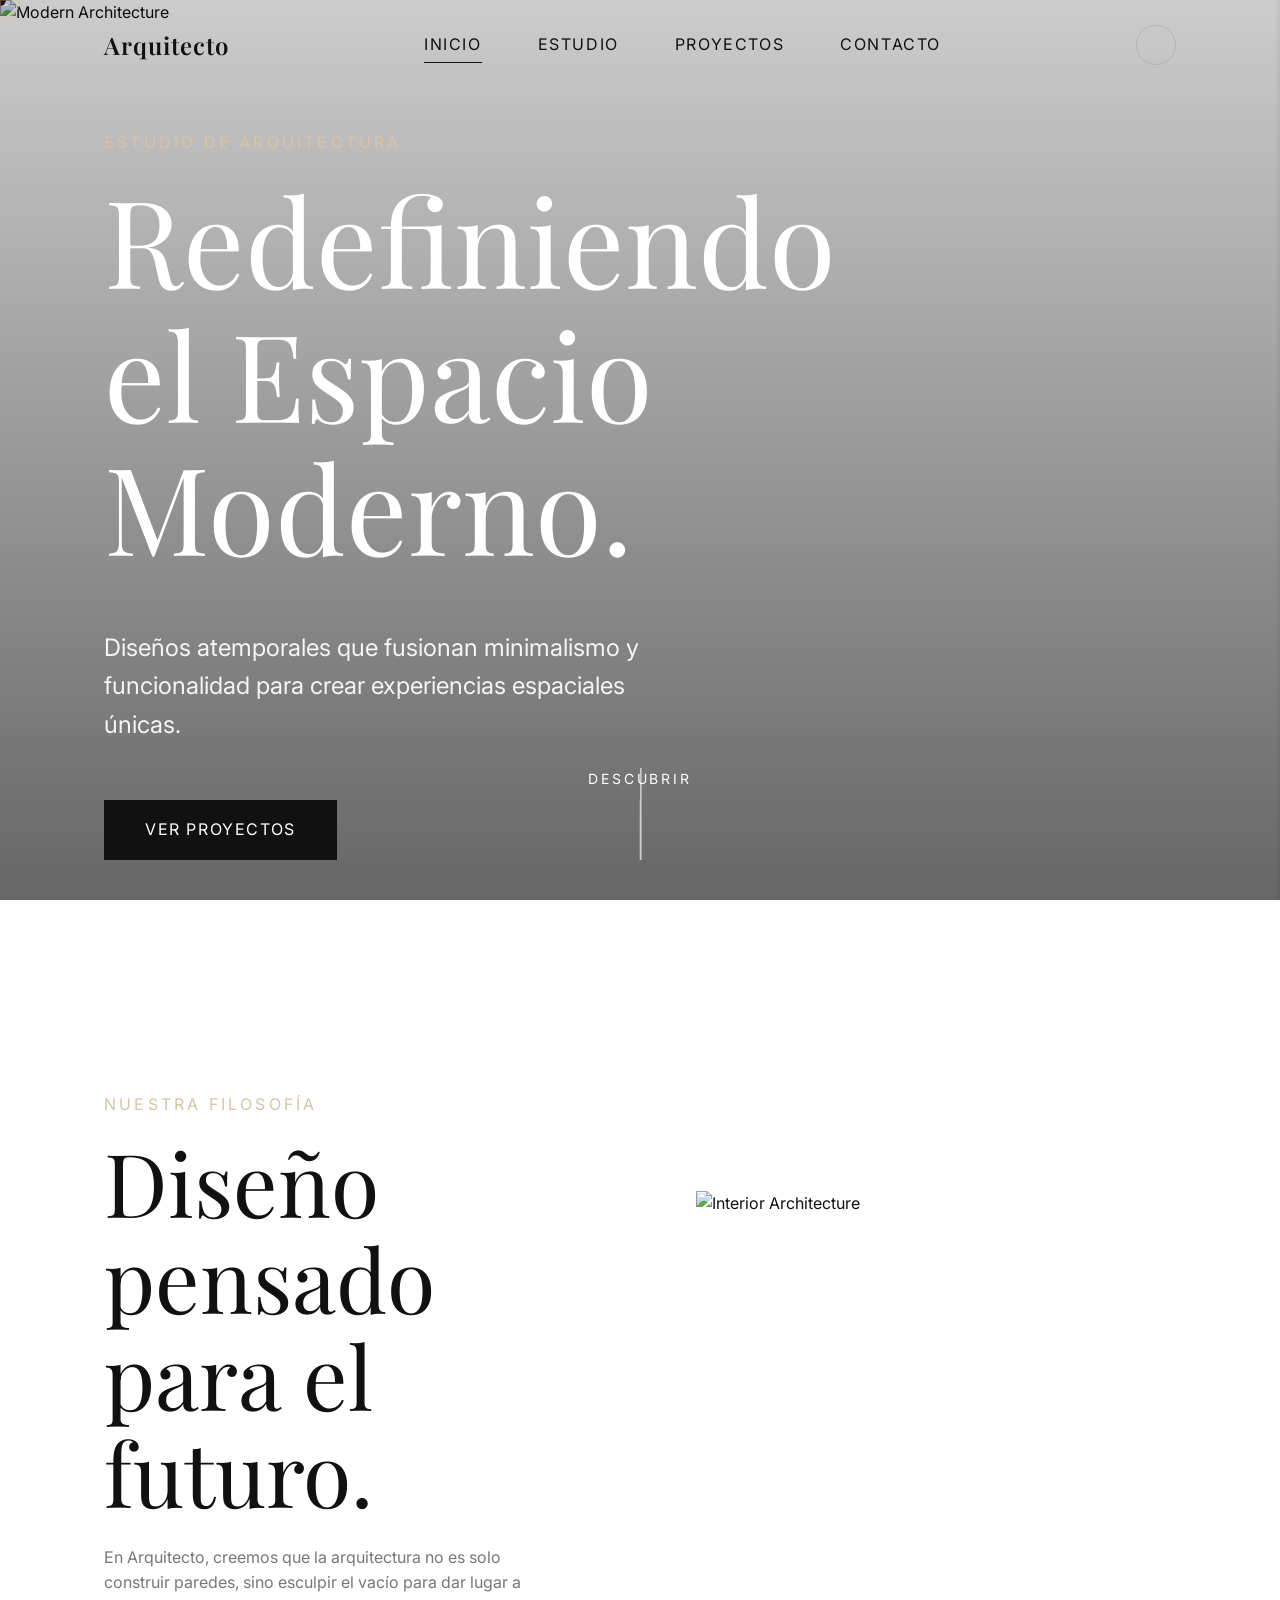
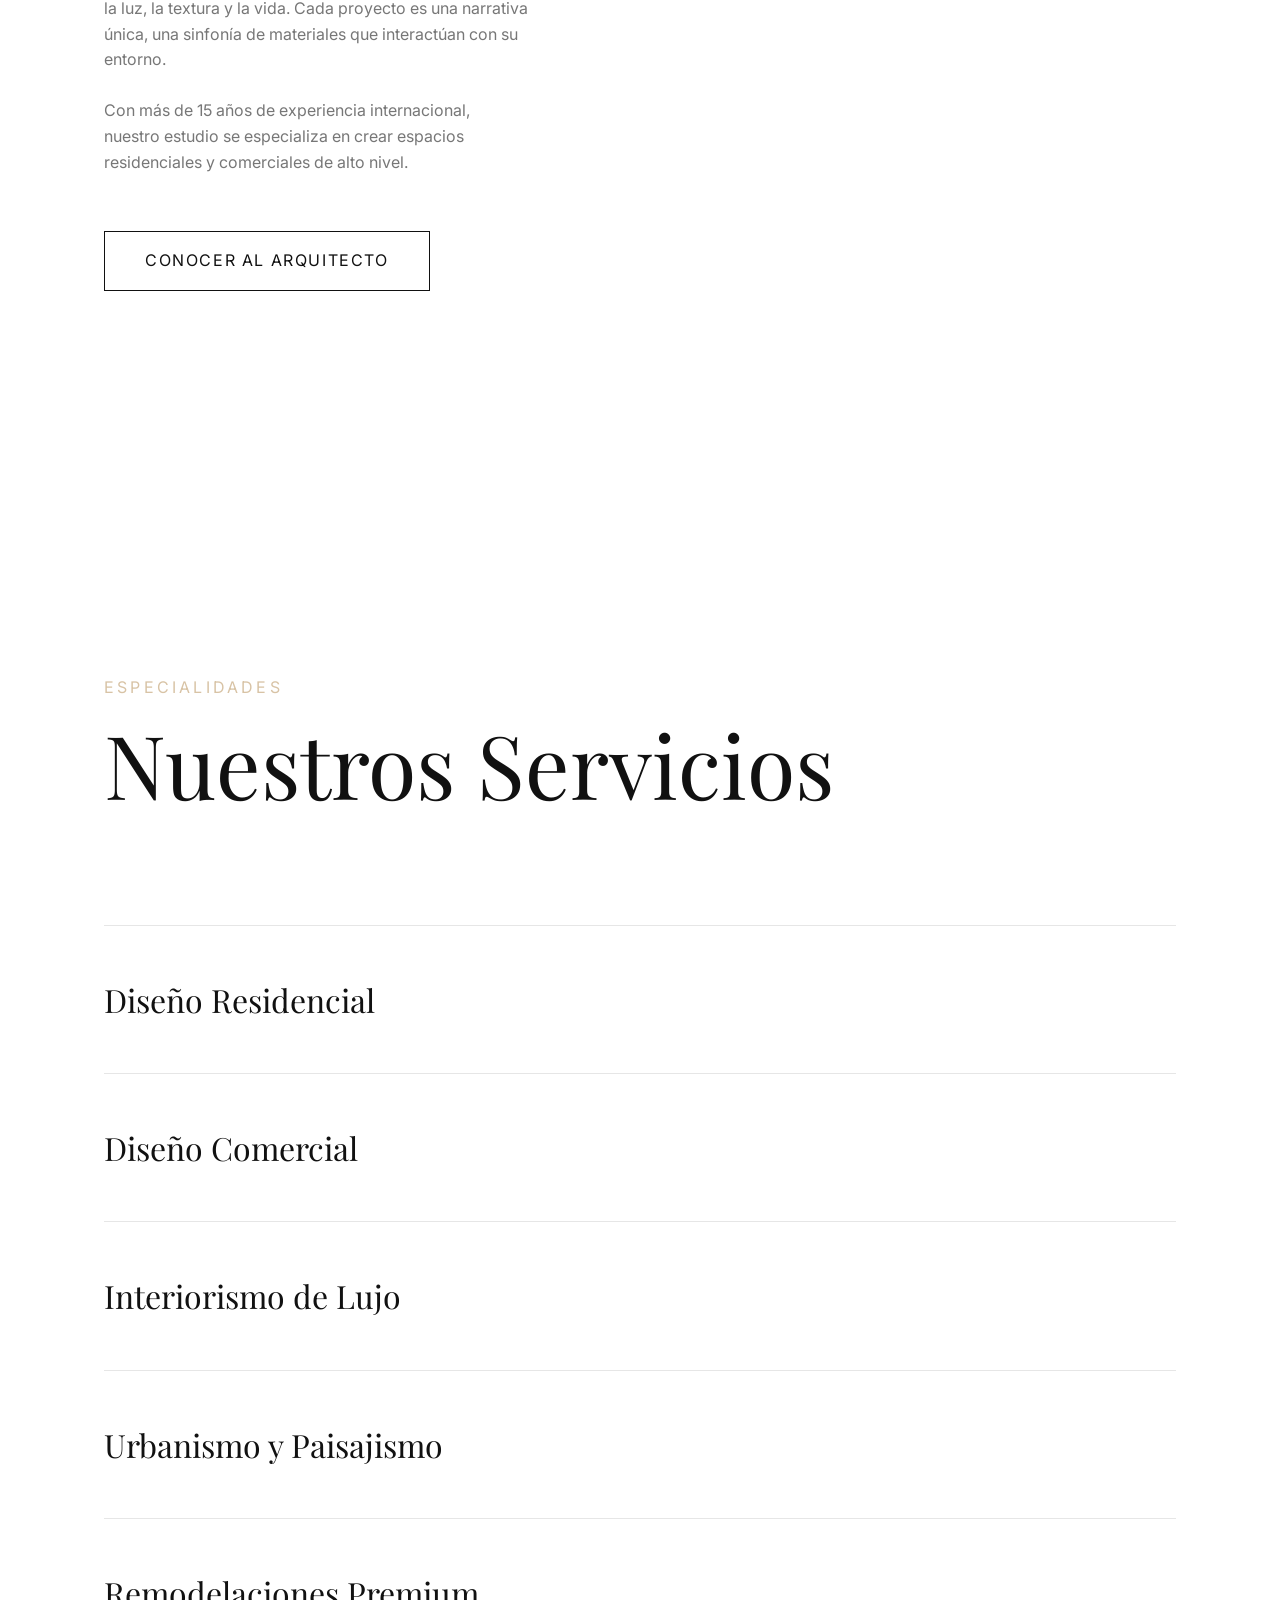
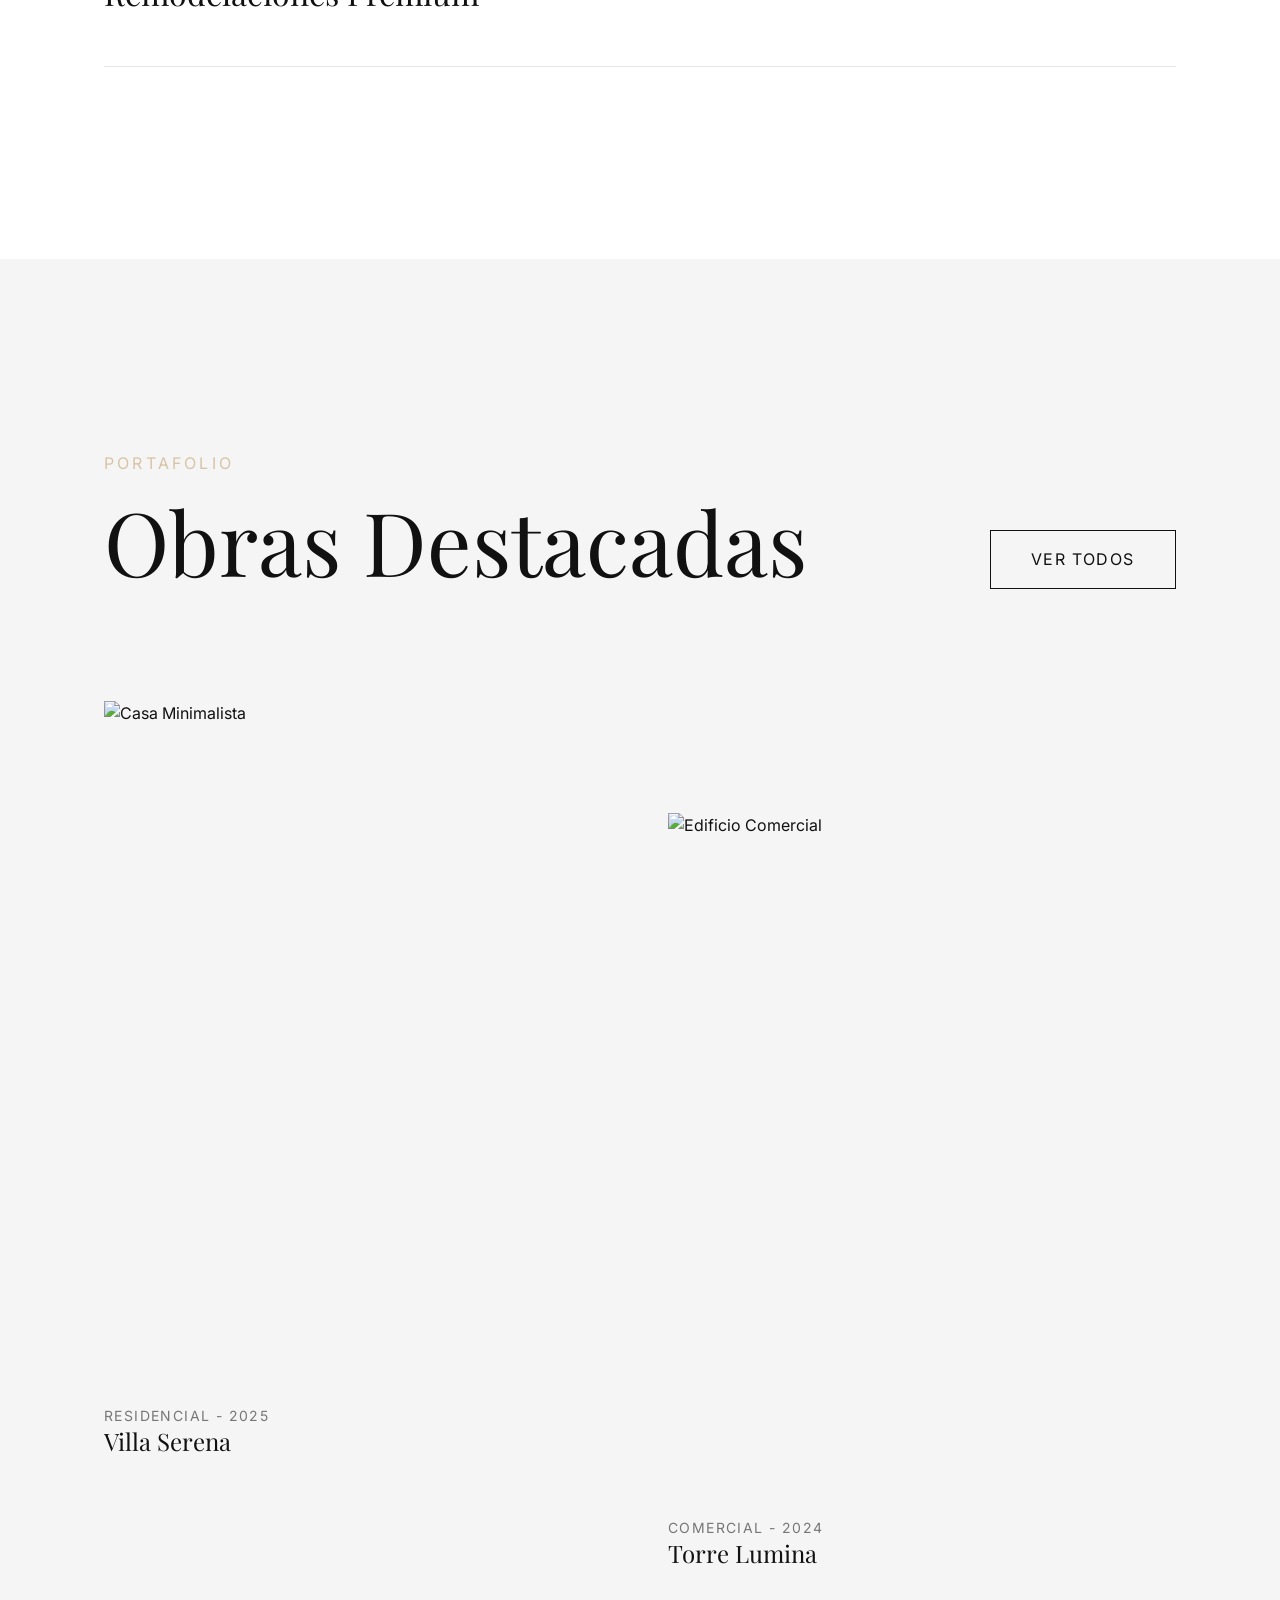
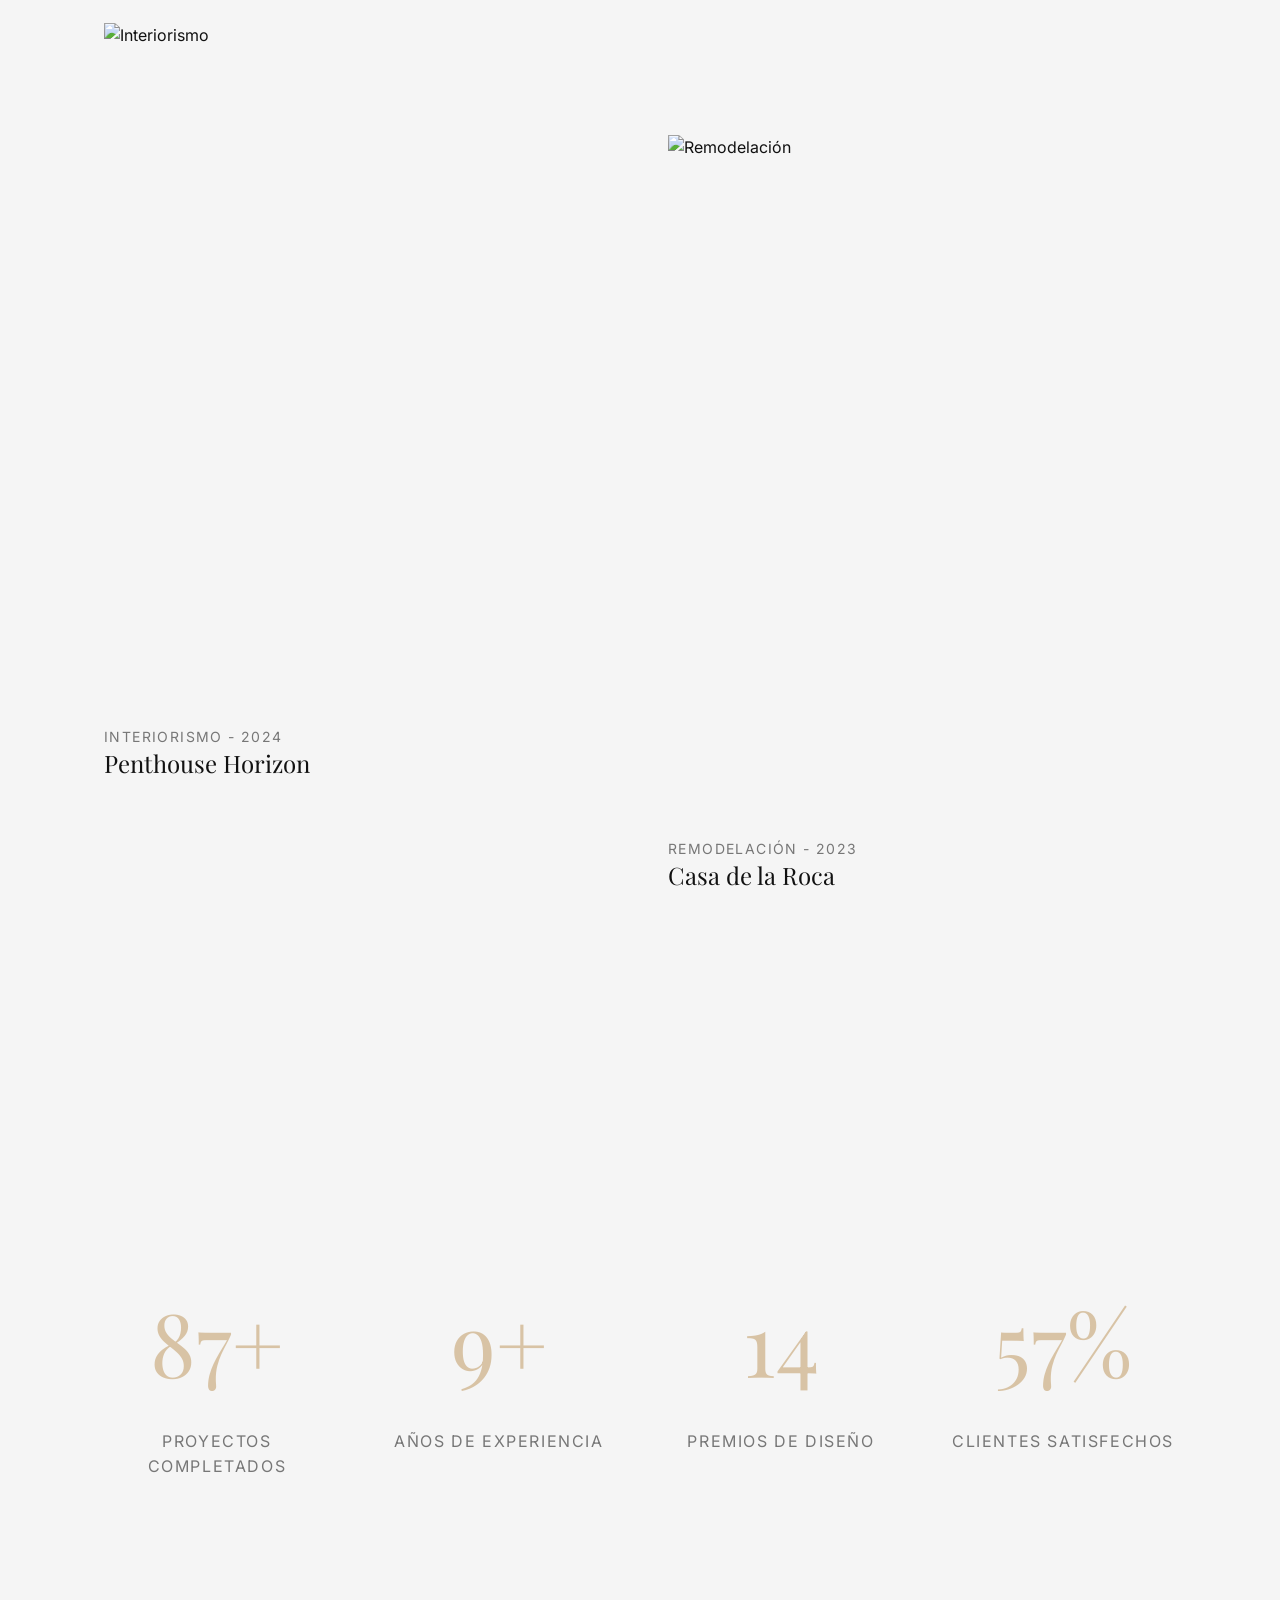
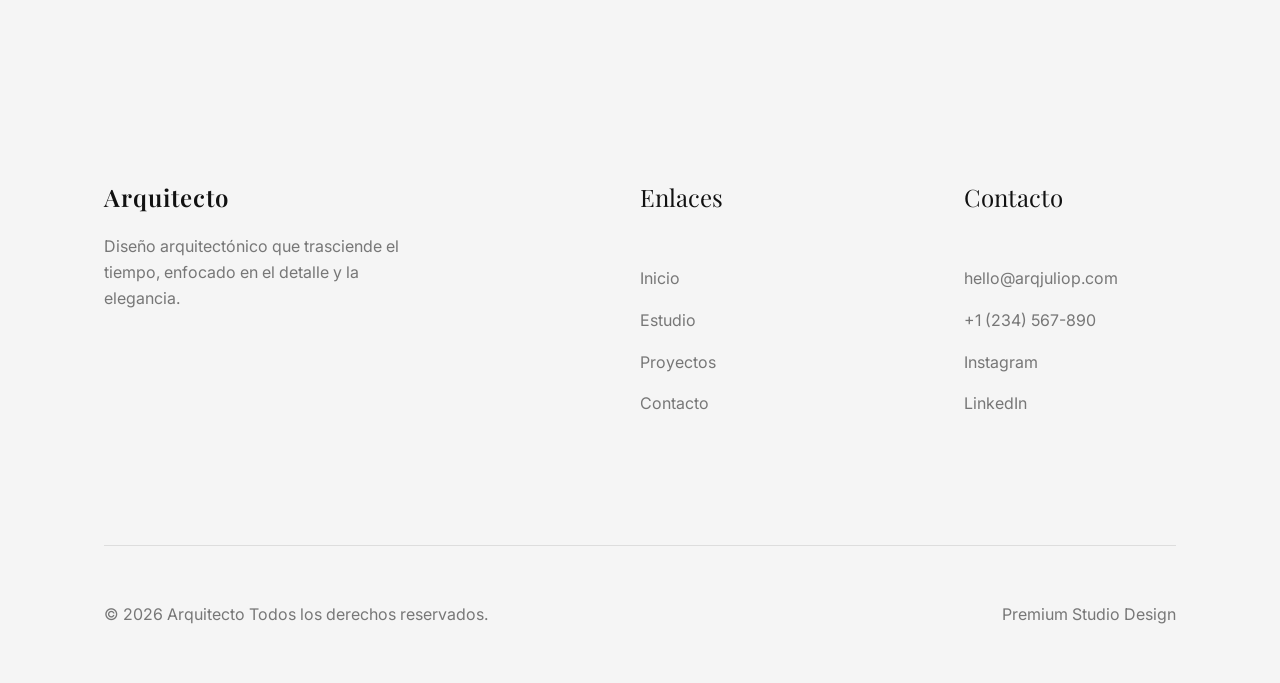
==== index.html @ ffa2f6f2 "Initial commit: Premium Architecture Portfolio" ====
<!DOCTYPE html>
<html lang="es" data-theme="light">

<head>
  <meta charset="UTF-8">
  <meta name="viewport" content="width=device-width, initial-scale=1.0">
  <meta name="description"
    content="Arquitecto - Premium Architecture Portfolio. Minimalist, modern, and elegant design studio.">
  <title>Arquitecto | Architecture Studio</title>

  <!-- Fonts -->
  <link rel="preconnect" href="https://fonts.googleapis.com">
  <link rel="preconnect" href="https://fonts.gstatic.com" crossorigin>
  <link
    href="https://fonts.googleapis.com/css2?family=Inter:wght@300;400;500&family=Playfair+Display:ital,wght@0,400;0,600;1,400&display=swap"
    rel="stylesheet">

  <!-- Icons -->
  <script src="https://unpkg.com/@phosphor-icons/web"></script>

  <!-- CSS -->
  <link rel="stylesheet" href="./css/variables.css">
  <link rel="stylesheet" href="./css/style.css">
  <link rel="stylesheet" href="./css/animations.css">
  <link rel="stylesheet" href="./css/responsive.css">
</head>

<body>

  <!-- Custom Cursor -->
  <div class="custom-cursor"></div>
  <div class="custom-cursor-follower"></div>

  <!-- Preloader -->
  <div class="preloader">
    <div class="preloader-text">
      <span>Arquitecto</span>
    </div>
    <div class="preloader-progress">
      <div class="preloader-bar"></div>
    </div>
  </div>

  <!-- Scroll Progress -->
  <div class="scroll-progress-container">
    <div class="scroll-progress"></div>
  </div>

  <!-- Header -->
  <header class="header">
    <div class="container nav">
      <a href="index.html" class="logo">Arquitecto</a>

      <nav class="nav-links">
        <a href="index.html" class="nav-link active">Inicio</a>
        <a href="about.html" class="nav-link">Estudio</a>
        <a href="projects.html" class="nav-link">Proyectos</a>
        <a href="contact.html" class="nav-link">Contacto</a>
      </nav>

      <div class="nav-actions">
        <button class="theme-toggle" aria-label="Toggle Dark Mode">
          <i class="ph ph-moon"></i>
        </button>
        <button class="menu-btn" aria-label="Toggle Menu">
          <span></span>
          <span></span>
          <span></span>
        </button>
      </div>
    </div>
  </header>

  <!-- Main Content -->
  <main>
    <!-- Hero Section -->
    <section class="hero" id="home">
      <img src="https://images.unsplash.com/photo-1600596542815-ffad4c1539a9?auto=format&fit=crop&w=2000&q=80"
        alt="Modern Architecture" class="hero-bg parallax-img" data-speed="0.3">
      <div class="hero-overlay"></div>

      <div class="container">
        <div class="hero-content">
          <span class="subtitle reveal-up">Estudio de Arquitectura</span>
          <h1 class="title-xl hero-title reveal-up" style="transition-delay: 0.2s">Redefiniendo el Espacio Moderno.</h1>
          <p class="reveal-up"
            style="transition-delay: 0.4s; color: #f5f5f5; font-size: var(--text-lg); margin-bottom: var(--space-md); max-width: 600px;">
            Diseños atemporales que fusionan minimalismo y funcionalidad para crear experiencias espaciales únicas.
          </p>
          <a href="#projects" class="btn btn-primary reveal-up" style="transition-delay: 0.6s">Ver Proyectos</a>
        </div>
      </div>

      <div class="scroll-indicator reveal-fade" style="transition-delay: 1.5s">
        Descubrir
      </div>
    </section>

    <!-- About Section -->
    <section class="section" id="about">
      <div class="container">
        <div class="about-grid">
          <div class="about-text">
            <span class="subtitle reveal-up">Nuestra Filosofía</span>
            <h2 class="title-lg reveal-up">Diseño pensado para el futuro.</h2>
            <p class="text-muted reveal-up">
              En Arquitecto, creemos que la arquitectura no es solo construir paredes, sino esculpir el vacío para dar
              lugar a la luz, la textura y la vida. Cada proyecto es una narrativa única, una sinfonía de materiales que
              interactúan con su entorno.
            </p>
            <br>
            <p class="text-muted reveal-up">
              Con más de 15 años de experiencia internacional, nuestro estudio se especializa en crear espacios
              residenciales y comerciales de alto nivel.
            </p>
            <a href="about.html" class="btn reveal-up" style="margin-top: var(--space-md);">Conocer al Arquitecto</a>
          </div>

          <div class="about-img image-reveal-wrapper">
            <div class="image-reveal-overlay"></div>
            <img src="https://images.unsplash.com/photo-1497366216548-37526070297c?auto=format&fit=crop&w=1000&q=80"
              alt="Interior Architecture" class="parallax-img" data-speed="0.1">
          </div>
        </div>
      </div>
    </section>

    <!-- Services Section -->
    <section class="section section-padding-bottom">
      <div class="container">
        <span class="subtitle reveal-up">Especialidades</span>
        <h2 class="title-lg reveal-up" style="margin-bottom: var(--space-lg);">Nuestros Servicios</h2>

        <div class="services-list stagger-children">
          <a href="#" class="service-item">
            <h3 class="service-title">Diseño Residencial</h3>
            <i class="ph ph-arrow-up-right" style="font-size: 1.5rem;"></i>
          </a>
          <a href="#" class="service-item">
            <h3 class="service-title">Diseño Comercial</h3>
            <i class="ph ph-arrow-up-right" style="font-size: 1.5rem;"></i>
          </a>
          <a href="#" class="service-item">
            <h3 class="service-title">Interiorismo de Lujo</h3>
            <i class="ph ph-arrow-up-right" style="font-size: 1.5rem;"></i>
          </a>
          <a href="#" class="service-item">
            <h3 class="service-title">Urbanismo y Paisajismo</h3>
            <i class="ph ph-arrow-up-right" style="font-size: 1.5rem;"></i>
          </a>
          <a href="#" class="service-item">
            <h3 class="service-title">Remodelaciones Premium</h3>
            <i class="ph ph-arrow-up-right" style="font-size: 1.5rem;"></i>
          </a>
        </div>
      </div>
    </section>

    <!-- Featured Projects -->
    <section class="section" id="projects" style="background-color: var(--clr-bg-alt);">
      <div class="container">
        <div
          style="display: flex; justify-content: space-between; align-items: flex-end; margin-bottom: var(--space-lg);">
          <div>
            <span class="subtitle reveal-up">Portafolio</span>
            <h2 class="title-lg reveal-up" style="margin-bottom: 0;">Obras Destacadas</h2>
          </div>
          <a href="projects.html" class="btn reveal-up">Ver Todos</a>
        </div>

        <div class="projects-grid masonry stagger-children">
          <!-- Project 1 -->
          <a href="project-details.html" class="project-card gallery-item">
            <div class="project-img">
              <img src="https://images.unsplash.com/photo-1600607687931-ceeb8ce43115?auto=format&fit=crop&w=800&q=80"
                alt="Casa Minimalista" loading="lazy">
            </div>
            <div class="project-info">
              <span class="project-category">Residencial - 2025</span>
              <h3 class="project-title">Villa Serena</h3>
            </div>
          </a>

          <!-- Project 2 -->
          <a href="project-details.html" class="project-card gallery-item">
            <div class="project-img">
              <img src="https://images.unsplash.com/photo-1512917774080-9991f1c4c750?auto=format&fit=crop&w=800&q=80"
                alt="Edificio Comercial" loading="lazy">
            </div>
            <div class="project-info">
              <span class="project-category">Comercial - 2024</span>
              <h3 class="project-title">Torre Lumina</h3>
            </div>
          </a>

          <!-- Project 3 -->
          <a href="project-details.html" class="project-card gallery-item">
            <div class="project-img">
              <img src="https://images.unsplash.com/photo-1600566753086-00f18efc2291?auto=format&fit=crop&w=800&q=80"
                alt="Interiorismo" loading="lazy">
            </div>
            <div class="project-info">
              <span class="project-category">Interiorismo - 2024</span>
              <h3 class="project-title">Penthouse Horizon</h3>
            </div>
          </a>

          <!-- Project 4 -->
          <a href="project-details.html" class="project-card gallery-item">
            <div class="project-img">
              <img src="https://images.unsplash.com/photo-1600585154340-be6161a56a0c?auto=format&fit=crop&w=800&q=80"
                alt="Remodelación" loading="lazy">
            </div>
            <div class="project-info">
              <span class="project-category">Remodelación - 2023</span>
              <h3 class="project-title">Casa de la Roca</h3>
            </div>
          </a>
        </div>
      </div>
    </section>

    <!-- Stats -->
    <section class="section stats-container">
      <div class="container">
        <div class="stats-grid">
          <div>
            <span class="stat-number" data-target="150" data-suffix="+">0</span>
            <span class="stat-label">Proyectos Completados</span>
          </div>
          <div>
            <span class="stat-number" data-target="15" data-suffix="+">0</span>
            <span class="stat-label">Años de Experiencia</span>
          </div>
          <div>
            <span class="stat-number" data-target="24" data-suffix="">0</span>
            <span class="stat-label">Premios de Diseño</span>
          </div>
          <div>
            <span class="stat-number" data-target="98" data-suffix="%">0</span>
            <span class="stat-label">Clientes Satisfechos</span>
          </div>
        </div>
      </div>
    </section>
  </main>

  <!-- Footer -->
  <footer class="footer">
    <div class="container">
      <div class="footer-grid">
        <div class="footer-col reveal-up">
          <h2 class="logo" style="margin-bottom: var(--space-sm);">Arquitecto</h2>
          <p class="text-muted" style="max-width: 300px;">
            Diseño arquitectónico que trasciende el tiempo, enfocado en el detalle y la elegancia.
          </p>
        </div>

        <div class="footer-col reveal-up" style="transition-delay: 0.1s;">
          <h3>Enlaces</h3>
          <ul class="footer-links">
            <li><a href="index.html">Inicio</a></li>
            <li><a href="about.html">Estudio</a></li>
            <li><a href="projects.html">Proyectos</a></li>
            <li><a href="contact.html">Contacto</a></li>
          </ul>
        </div>

        <div class="footer-col reveal-up" style="transition-delay: 0.2s;">
          <h3>Contacto</h3>
          <ul class="footer-links">
            <li><a href="mailto:hello@arqjuliop.com">hello@arqjuliop.com</a></li>
            <li><a href="tel:+1234567890">+1 (234) 567-890</a></li>
            <li><a href="#">Instagram</a></li>
            <li><a href="#">LinkedIn</a></li>
          </ul>
        </div>
      </div>

      <div class="footer-bottom reveal-up" style="transition-delay: 0.3s;">
        <p>&copy; 2026 Arquitecto Todos los derechos reservados.</p>
        <p>Premium Studio Design</p>
      </div>
    </div>
  </footer>

  <!-- Scripts -->
  <script src="./js/darkmode.js"></script>
  <script src="./js/scroll.js"></script>
  <script src="./js/animations.js"></script>
  <script src="./js/gallery.js"></script>
  <script src="./js/main.js"></script>
</body>

</html>
---- css/variables.css ----
:root {
  /* Light Theme Colors */
  --clr-bg: #ffffff;
  --clr-bg-alt: #f5f5f5;
  --clr-text: #111111;
  --clr-text-muted: #777777;
  --clr-accent: #d8c3a5;
  --clr-border: rgba(17, 17, 17, 0.1);
  --clr-overlay: rgba(255, 255, 255, 0.9);
  --clr-nav-blur: rgba(255, 255, 255, 0.7);

  /* Typography */
  --font-primary: 'Inter', sans-serif;
  --font-secondary: 'Playfair Display', serif;
  
  /* Fluid Typography */
  --text-xs: clamp(0.75rem, 0.7rem + 0.25vw, 0.875rem);
  --text-sm: clamp(0.875rem, 0.8rem + 0.375vw, 1rem);
  --text-base: clamp(1rem, 0.9rem + 0.5vw, 1.125rem);
  --text-lg: clamp(1.125rem, 1rem + 0.625vw, 1.5rem);
  --text-xl: clamp(1.5rem, 1.3rem + 1vw, 2rem);
  --text-2xl: clamp(2rem, 1.5rem + 2.5vw, 3.5rem);
  --text-3xl: clamp(2.5rem, 1.5rem + 5vw, 5.5rem);
  --text-4xl: clamp(3rem, 2rem + 7vw, 8rem);

  /* Spacing */
  --space-xs: clamp(0.5rem, 0.3rem + 1vw, 1rem);
  --space-sm: clamp(1rem, 0.8rem + 1vw, 1.5rem);
  --space-md: clamp(2rem, 1.5rem + 2.5vw, 4rem);
  --space-lg: clamp(4rem, 3rem + 5vw, 8rem);
  --space-xl: clamp(6rem, 4rem + 10vw, 12rem);

  /* Layout */
  --container-width: 1600px;
  --padding-x: clamp(1.5rem, 5vw, 5rem);
  
  /* Transitions */
  --ease-out-expo: 0.16, 1, 0.3, 1;
  --transition-fast: 0.3s cubic-bezier(var(--ease-out-expo));
  --transition-medium: 0.6s cubic-bezier(var(--ease-out-expo));
  --transition-slow: 1.2s cubic-bezier(var(--ease-out-expo));
  
  /* UI Elements */
  --radius-sm: 2px;
  --radius-md: 4px;
  --header-height: 90px;
}

[data-theme="dark"] {
  --clr-bg: #111111;
  --clr-bg-alt: #1a1a1a;
  --clr-text: #ffffff;
  --clr-text-muted: #999999;
  --clr-border: rgba(255, 255, 255, 0.1);
  --clr-overlay: rgba(17, 17, 17, 0.9);
  --clr-nav-blur: rgba(17, 17, 17, 0.7);
}
---- css/style.css ----
/* Reset & Base */
*, *::before, *::after {
  box-sizing: border-box;
  margin: 0;
  padding: 0;
}

html {
  scroll-behavior: smooth;
  font-size: 16px;
}

body {
  font-family: var(--font-primary);
  background-color: var(--clr-bg);
  color: var(--clr-text);
  line-height: 1.6;
  overflow-x: hidden;
  transition: background-color var(--transition-medium), color var(--transition-medium);
}

::selection {
  background-color: var(--clr-accent);
  color: #fff;
}

img, picture, video, canvas, svg {
  display: block;
  max-width: 100%;
}

a {
  text-decoration: none;
  color: inherit;
  outline: none;
}

ul, ol {
  list-style: none;
}

button {
  border: none;
  background: none;
  cursor: pointer;
  font-family: inherit;
  color: inherit;
}

/* Typography */
h1, h2, h3, h4, h5, h6 {
  font-family: var(--font-secondary);
  font-weight: 400;
  line-height: 1.1;
  margin-bottom: var(--space-sm);
}

.title-xl { font-size: var(--text-4xl); }
.title-lg { font-size: var(--text-3xl); }
.title-md { font-size: var(--text-2xl); }
.title-sm { font-size: var(--text-xl); }

.subtitle {
  font-family: var(--font-primary);
  font-size: var(--text-sm);
  text-transform: uppercase;
  letter-spacing: 0.2em;
  color: var(--clr-accent);
  margin-bottom: var(--space-xs);
  display: block;
}

.text-muted {
  color: var(--clr-text-muted);
}

/* Layout Utilities */
.container {
  width: 100%;
  max-width: var(--container-width);
  margin: 0 auto;
  padding: 0 var(--padding-x);
}

.section {
  padding: var(--space-xl) 0;
}

.section-padding-top { padding-top: var(--space-xl); }
.section-padding-bottom { padding-bottom: var(--space-xl); }

/* Scroll Progress */
.scroll-progress-container {
  position: fixed;
  right: 0;
  top: 0;
  width: 3px;
  height: 100vh;
  background: rgba(17, 17, 17, 0.05);
  z-index: 100;
}

[data-theme="dark"] .scroll-progress-container {
  background: rgba(255, 255, 255, 0.05);
}

.scroll-progress {
  width: 100%;
  height: 0%;
  background: var(--clr-accent);
}

/* Header & Nav */
.header {
  position: fixed;
  top: 0;
  left: 0;
  width: 100%;
  height: var(--header-height);
  display: flex;
  align-items: center;
  z-index: 99;
  transition: all var(--transition-fast);
}

.header.scrolled {
  background-color: var(--clr-nav-blur);
  backdrop-filter: blur(10px);
  -webkit-backdrop-filter: blur(10px);
  border-bottom: 1px solid var(--clr-border);
  height: 70px;
}

.nav {
  display: flex;
  justify-content: space-between;
  align-items: center;
  width: 100%;
}

.logo {
  font-family: var(--font-secondary);
  font-size: var(--text-lg);
  font-weight: 600;
  letter-spacing: 1px;
}

.nav-links {
  display: flex;
  gap: var(--space-md);
}

.nav-link {
  font-size: var(--text-sm);
  text-transform: uppercase;
  letter-spacing: 0.1em;
  position: relative;
  padding: 5px 0;
}

.nav-link::after {
  content: '';
  position: absolute;
  bottom: 0;
  left: 0;
  width: 0%;
  height: 1px;
  background-color: var(--clr-text);
  transition: width var(--transition-fast);
}

.nav-link:hover::after,
.nav-link.active::after {
  width: 100%;
}

.nav-actions {
  display: flex;
  align-items: center;
  gap: var(--space-sm);
}

.theme-toggle {
  font-size: 1.2rem;
  width: 40px;
  height: 40px;
  display: flex;
  align-items: center;
  justify-content: center;
  border-radius: 50%;
  border: 1px solid var(--clr-border);
  transition: all var(--transition-fast);
}

.theme-toggle:hover {
  background-color: var(--clr-text);
  color: var(--clr-bg);
}

.menu-btn {
  display: none;
  flex-direction: column;
  gap: 6px;
  z-index: 100;
}

.menu-btn span {
  display: block;
  width: 30px;
  height: 2px;
  background-color: var(--clr-text);
  transition: all var(--transition-fast);
}

/* Buttons */
.btn {
  display: inline-flex;
  align-items: center;
  justify-content: center;
  padding: 1rem 2.5rem;
  font-size: var(--text-sm);
  text-transform: uppercase;
  letter-spacing: 0.1em;
  border: 1px solid var(--clr-text);
  position: relative;
  overflow: hidden;
  transition: color var(--transition-fast);
}

.btn::before {
  content: '';
  position: absolute;
  top: 0;
  left: 0;
  width: 100%;
  height: 100%;
  background-color: var(--clr-text);
  transform: scaleX(0);
  transform-origin: right;
  transition: transform var(--transition-medium);
  z-index: -1;
}

.btn:hover {
  color: var(--clr-bg);
}

.btn:hover::before {
  transform: scaleX(1);
  transform-origin: left;
}

.btn-primary {
  background-color: var(--clr-text);
  color: var(--clr-bg);
}

.btn-primary::before {
  background-color: var(--clr-bg);
}

.btn-primary:hover {
  color: var(--clr-text);
}

/* Hero Section */
.hero {
  height: 100vh;
  position: relative;
  display: flex;
  align-items: center;
  overflow: hidden;
}

.hero-bg {
  position: absolute;
  top: 0;
  left: 0;
  width: 100%;
  height: 120%;
  object-fit: cover;
  z-index: -2;
}

.hero-overlay {
  position: absolute;
  top: 0;
  left: 0;
  width: 100%;
  height: 100%;
  background: linear-gradient(to bottom, rgba(0,0,0,0.2), rgba(0,0,0,0.6));
  z-index: -1;
}

.hero-content {
  color: #fff;
  max-width: 800px;
  padding-top: var(--header-height);
}

.hero .subtitle {
  color: var(--clr-accent);
}

.hero-title {
  color: #fff;
  margin-bottom: var(--space-md);
}

.scroll-indicator {
  position: absolute;
  bottom: 40px;
  left: 50%;
  transform: translateX(-50%);
  display: flex;
  flex-direction: column;
  align-items: center;
  color: #fff;
  font-size: var(--text-xs);
  text-transform: uppercase;
  letter-spacing: 0.2em;
}

.scroll-indicator::after {
  content: '';
  width: 1px;
  height: 60px;
  background-color: rgba(255,255,255,0.3);
  margin-top: 10px;
  position: relative;
  overflow: hidden;
}

.scroll-indicator::before {
  content: '';
  position: absolute;
  bottom: 0;
  left: 50%;
  width: 1px;
  height: 100%;
  background-color: #fff;
  animation: scrollLine 2s cubic-bezier(0.77, 0, 0.175, 1) infinite;
  z-index: 1;
}

@keyframes scrollLine {
  0% { transform: translateY(-100%); }
  100% { transform: translateY(100%); }
}

/* About Section */
.about-grid {
  display: grid;
  grid-template-columns: 1fr 1fr;
  gap: var(--space-lg);
  align-items: center;
}

.about-text {
  padding-right: var(--space-md);
}

.about-img {
  position: relative;
  aspect-ratio: 4/5;
}

.about-img img {
  width: 100%;
  height: 100%;
  object-fit: cover;
}

/* Services */
.services-list {
  border-top: 1px solid var(--clr-border);
}

.service-item {
  display: flex;
  justify-content: space-between;
  align-items: center;
  padding: var(--space-md) 0;
  border-bottom: 1px solid var(--clr-border);
  position: relative;
  transition: padding var(--transition-fast);
}

.service-item:hover {
  padding-left: var(--space-sm);
  padding-right: var(--space-sm);
}

.service-title {
  font-size: var(--text-xl);
  margin-bottom: 0;
  transition: color var(--transition-fast);
}

.service-item:hover .service-title {
  color: var(--clr-accent);
}

/* Projects Grid */
.projects-grid {
  display: grid;
  grid-template-columns: repeat(2, 1fr);
  gap: var(--space-md);
}

.projects-grid.masonry .project-card:nth-child(even) {
  margin-top: var(--space-lg);
}

.project-card {
  position: relative;
  display: block;
  overflow: hidden;
  group: project;
}

.project-img {
  aspect-ratio: 4/3;
  overflow: hidden;
}

.projects-grid.masonry .project-img {
  aspect-ratio: 3/4;
}

.project-img img {
  width: 100%;
  height: 100%;
  object-fit: cover;
  transition: transform 1s cubic-bezier(var(--ease-out-expo));
}

.project-card:hover .project-img img {
  transform: scale(1.05);
}

.project-info {
  padding-top: var(--space-sm);
}

.project-category {
  font-size: var(--text-xs);
  color: var(--clr-text-muted);
  text-transform: uppercase;
  letter-spacing: 0.1em;
  margin-bottom: 5px;
}

.project-title {
  font-size: var(--text-lg);
  margin-bottom: 0;
}

/* Stats */
.stats-container {
  background-color: var(--clr-bg-alt);
}

.stats-grid {
  display: grid;
  grid-template-columns: repeat(4, 1fr);
  gap: var(--space-md);
  text-align: center;
}

.stat-number {
  font-family: var(--font-secondary);
  font-size: var(--text-3xl);
  color: var(--clr-accent);
  margin-bottom: var(--space-xs);
  display: block;
}

.stat-label {
  font-size: var(--text-sm);
  text-transform: uppercase;
  letter-spacing: 0.1em;
  color: var(--clr-text-muted);
}

/* Footer */
.footer {
  background-color: var(--clr-bg-alt);
  padding-top: var(--space-lg);
  padding-bottom: var(--space-md);
}

.footer-grid {
  display: grid;
  grid-template-columns: 2fr 1fr 1fr;
  gap: var(--space-lg);
  margin-bottom: var(--space-lg);
}

.footer-col h3 {
  font-size: var(--text-lg);
  margin-bottom: var(--space-md);
}

.footer-links li {
  margin-bottom: var(--space-xs);
}

.footer-links a {
  color: var(--clr-text-muted);
  transition: color var(--transition-fast);
}

.footer-links a:hover {
  color: var(--clr-accent);
}

.footer-bottom {
  padding-top: var(--space-md);
  border-top: 1px solid var(--clr-border);
  display: flex;
  justify-content: space-between;
  color: var(--clr-text-muted);
  font-size: var(--text-sm);
}
---- css/animations.css ----
/* Custom Cursor */
.custom-cursor {
  position: fixed;
  top: 0;
  left: 0;
  width: 12px;
  height: 12px;
  background-color: var(--clr-accent);
  border-radius: 50%;
  pointer-events: none;
  z-index: 9999;
  transform: translate(-50%, -50%);
  transition: width 0.3s var(--transition-medium), height 0.3s var(--transition-medium), background-color 0.3s var(--transition-medium);
  mix-blend-mode: difference;
}

.custom-cursor-follower {
  position: fixed;
  top: 0;
  left: 0;
  width: 40px;
  height: 40px;
  border: 1px solid var(--clr-accent);
  border-radius: 50%;
  pointer-events: none;
  z-index: 9998;
  transform: translate(-50%, -50%);
  transition: transform 0.1s linear, width 0.3s var(--transition-medium), height 0.3s var(--transition-medium);
}

.cursor-hover .custom-cursor {
  width: 60px;
  height: 60px;
  background-color: var(--clr-text);
  mix-blend-mode: difference;
}

.cursor-hover .custom-cursor-follower {
  opacity: 0;
}

/* Preloader */
.preloader {
  position: fixed;
  top: 0;
  left: 0;
  width: 100%;
  height: 100vh;
  background-color: var(--clr-bg);
  z-index: 10000;
  display: flex;
  justify-content: center;
  align-items: center;
  flex-direction: column;
  transition: transform 1s cubic-bezier(0.77, 0, 0.175, 1);
}

.preloader.hidden {
  transform: translateY(-100%);
}

.preloader-text {
  font-family: var(--font-secondary);
  font-size: var(--text-2xl);
  color: var(--clr-text);
  overflow: hidden;
}

.preloader-text span {
  display: block;
  transform: translateY(100%);
  animation: revealText 1s var(--transition-medium) forwards;
}

.preloader-progress {
  width: 200px;
  height: 1px;
  background-color: var(--clr-border);
  margin-top: 2rem;
  position: relative;
  overflow: hidden;
}

.preloader-bar {
  position: absolute;
  top: 0;
  left: 0;
  height: 100%;
  width: 0%;
  background-color: var(--clr-accent);
  transition: width 0.5s ease;
}

@keyframes revealText {
  to { transform: translateY(0); }
}

/* Scroll Reveal Animations */
.reveal-up {
  opacity: 0;
  transform: translateY(50px);
  transition: all 1s cubic-bezier(var(--ease-out-expo));
}

.reveal-up.active {
  opacity: 1;
  transform: translateY(0);
}

.reveal-fade {
  opacity: 0;
  transition: opacity 1.2s ease;
}

.reveal-fade.active {
  opacity: 1;
}

.image-reveal-wrapper {
  position: relative;
  overflow: hidden;
}

.image-reveal-overlay {
  position: absolute;
  top: 0;
  left: 0;
  width: 100%;
  height: 100%;
  background-color: var(--clr-bg);
  z-index: 2;
  transition: transform 1.2s cubic-bezier(var(--ease-out-expo));
  transform-origin: top;
}

.image-reveal-wrapper.active .image-reveal-overlay {
  transform: scaleY(0);
}

.image-reveal-wrapper img {
  transform: scale(1.2);
  transition: transform 1.5s cubic-bezier(var(--ease-out-expo));
}

.image-reveal-wrapper.active img {
  transform: scale(1);
}

/* Staggered Children */
.stagger-children > * {
  opacity: 0;
  transform: translateY(30px);
  transition: all 0.8s cubic-bezier(var(--ease-out-expo));
}

.stagger-children.active > * {
  opacity: 1;
  transform: translateY(0);
}

.stagger-children.active > *:nth-child(1) { transition-delay: 0.1s; }
.stagger-children.active > *:nth-child(2) { transition-delay: 0.2s; }
.stagger-children.active > *:nth-child(3) { transition-delay: 0.3s; }
.stagger-children.active > *:nth-child(4) { transition-delay: 0.4s; }
.stagger-children.active > *:nth-child(5) { transition-delay: 0.5s; }

/* Image Parallax */
.parallax-img {
  will-change: transform;
}
---- css/responsive.css ----
/* Media Queries for Responsive Design */

@media (max-width: 1440px) {
  :root {
    --container-width: 1200px;
  }
}

@media (max-width: 1024px) {
  :root {
    --container-width: 900px;
    --header-height: 80px;
  }

  .about-grid {
    gap: var(--space-md);
  }

  .stats-grid {
    grid-template-columns: repeat(2, 1fr);
    gap: var(--space-lg);
  }

  .footer-grid {
    grid-template-columns: 1fr 1fr;
  }
}

@media (max-width: 768px) {
  .nav-links {
    position: fixed;
    top: 0;
    right: -100%;
    width: 100vw;
    height: 100vh;
    background-color: var(--clr-bg);
    flex-direction: column;
    justify-content: center;
    align-items: center;
    transition: right var(--transition-medium);
    z-index: 98;
  }

  .nav-links.active {
    right: 0;
  }

  .nav-link {
    font-size: var(--text-xl);
  }

  .menu-btn {
    display: flex;
  }

  .menu-btn.active span:nth-child(1) {
    transform: translateY(8px) rotate(45deg);
  }

  .menu-btn.active span:nth-child(2) {
    opacity: 0;
  }

  .menu-btn.active span:nth-child(3) {
    transform: translateY(-8px) rotate(-45deg);
  }

  .about-grid {
    grid-template-columns: 1fr;
  }

  .about-text {
    padding-right: 0;
    order: 2;
  }

  .about-img {
    order: 1;
    margin-bottom: var(--space-md);
  }

  .projects-grid {
    grid-template-columns: 1fr;
  }

  .projects-grid.masonry .project-card:nth-child(even) {
    margin-top: 0;
  }

  .footer-grid {
    grid-template-columns: 1fr;
    gap: var(--space-md);
  }

  .footer-bottom {
    flex-direction: column;
    gap: var(--space-sm);
    text-align: center;
  }
  
  /* Disable custom cursor on mobile */
  .custom-cursor, .custom-cursor-follower {
    display: none !important;
  }
}

@media (max-width: 480px) {
  :root {
    --padding-x: 1.5rem;
  }

  .stats-grid {
    grid-template-columns: 1fr;
  }

  .hero-title {
    font-size: clamp(2.5rem, 10vw, 4rem);
  }
  
  .btn {
    width: 100%;
  }
}
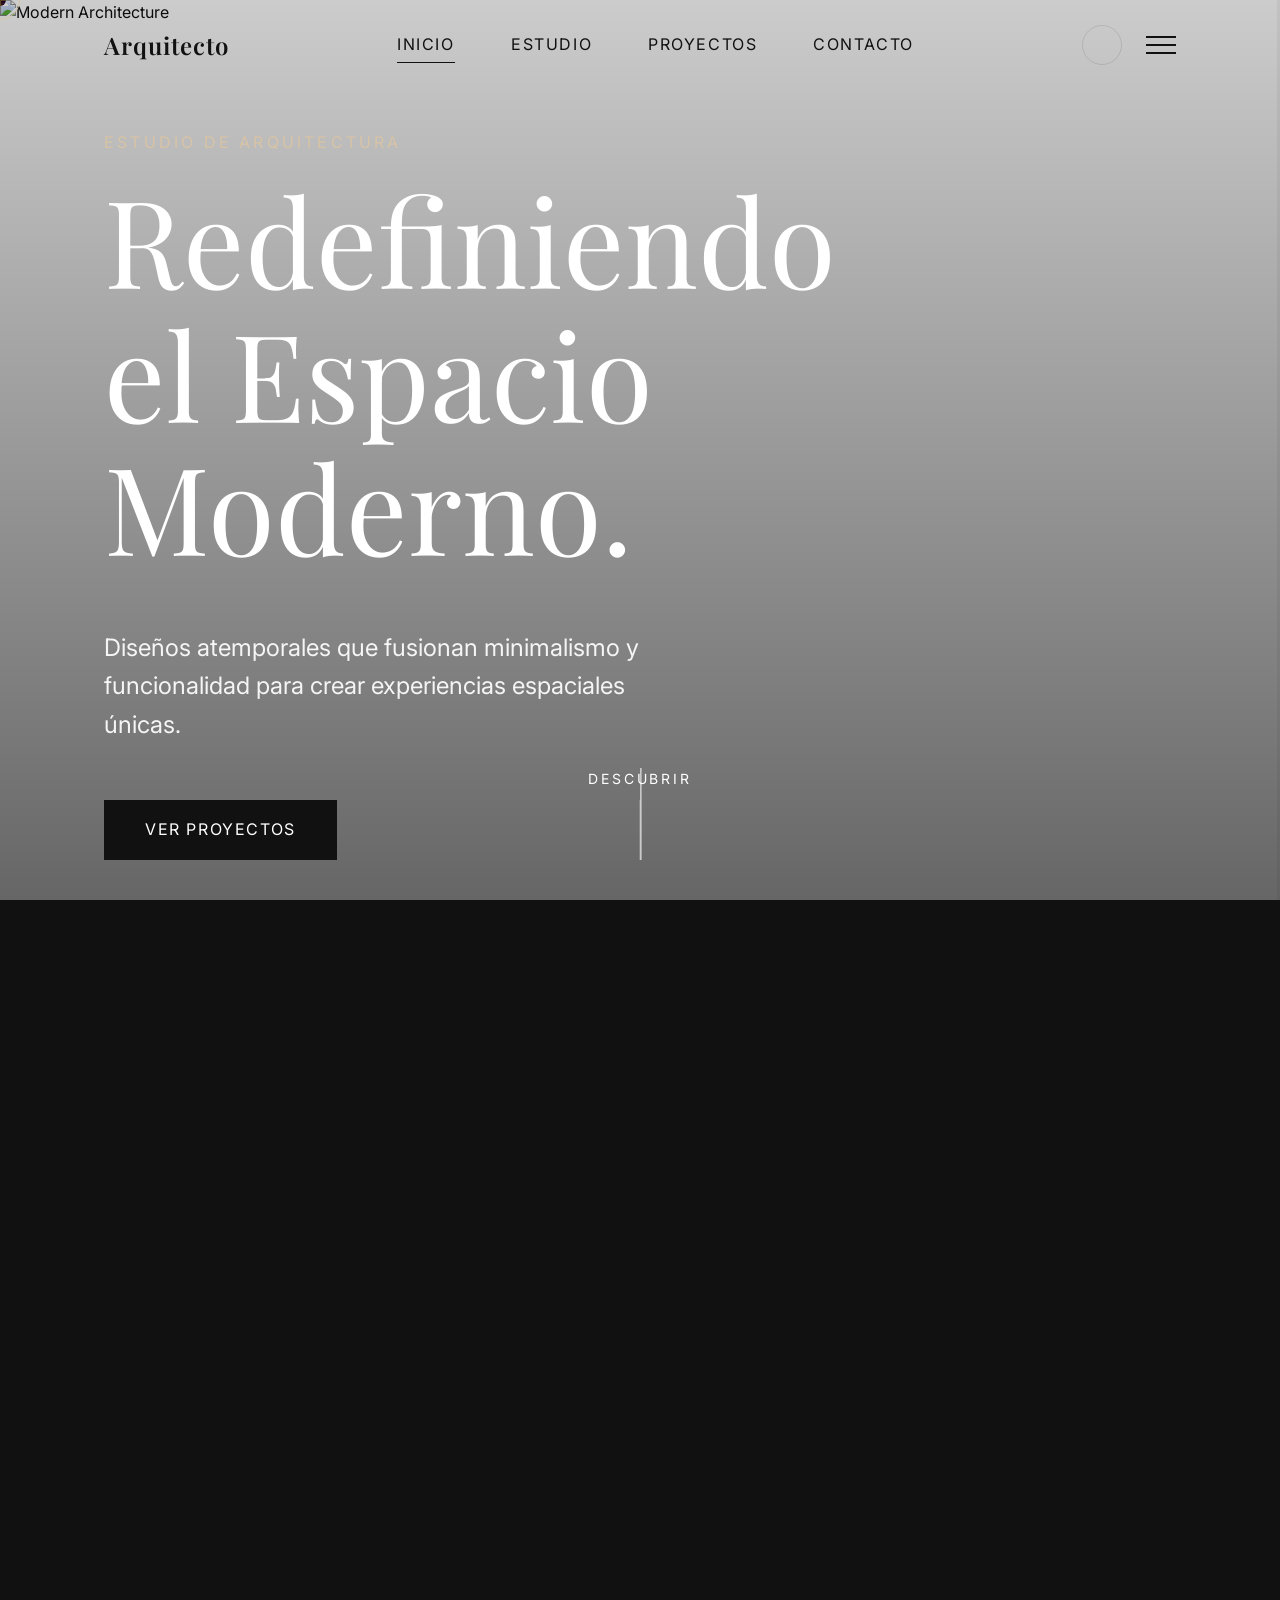
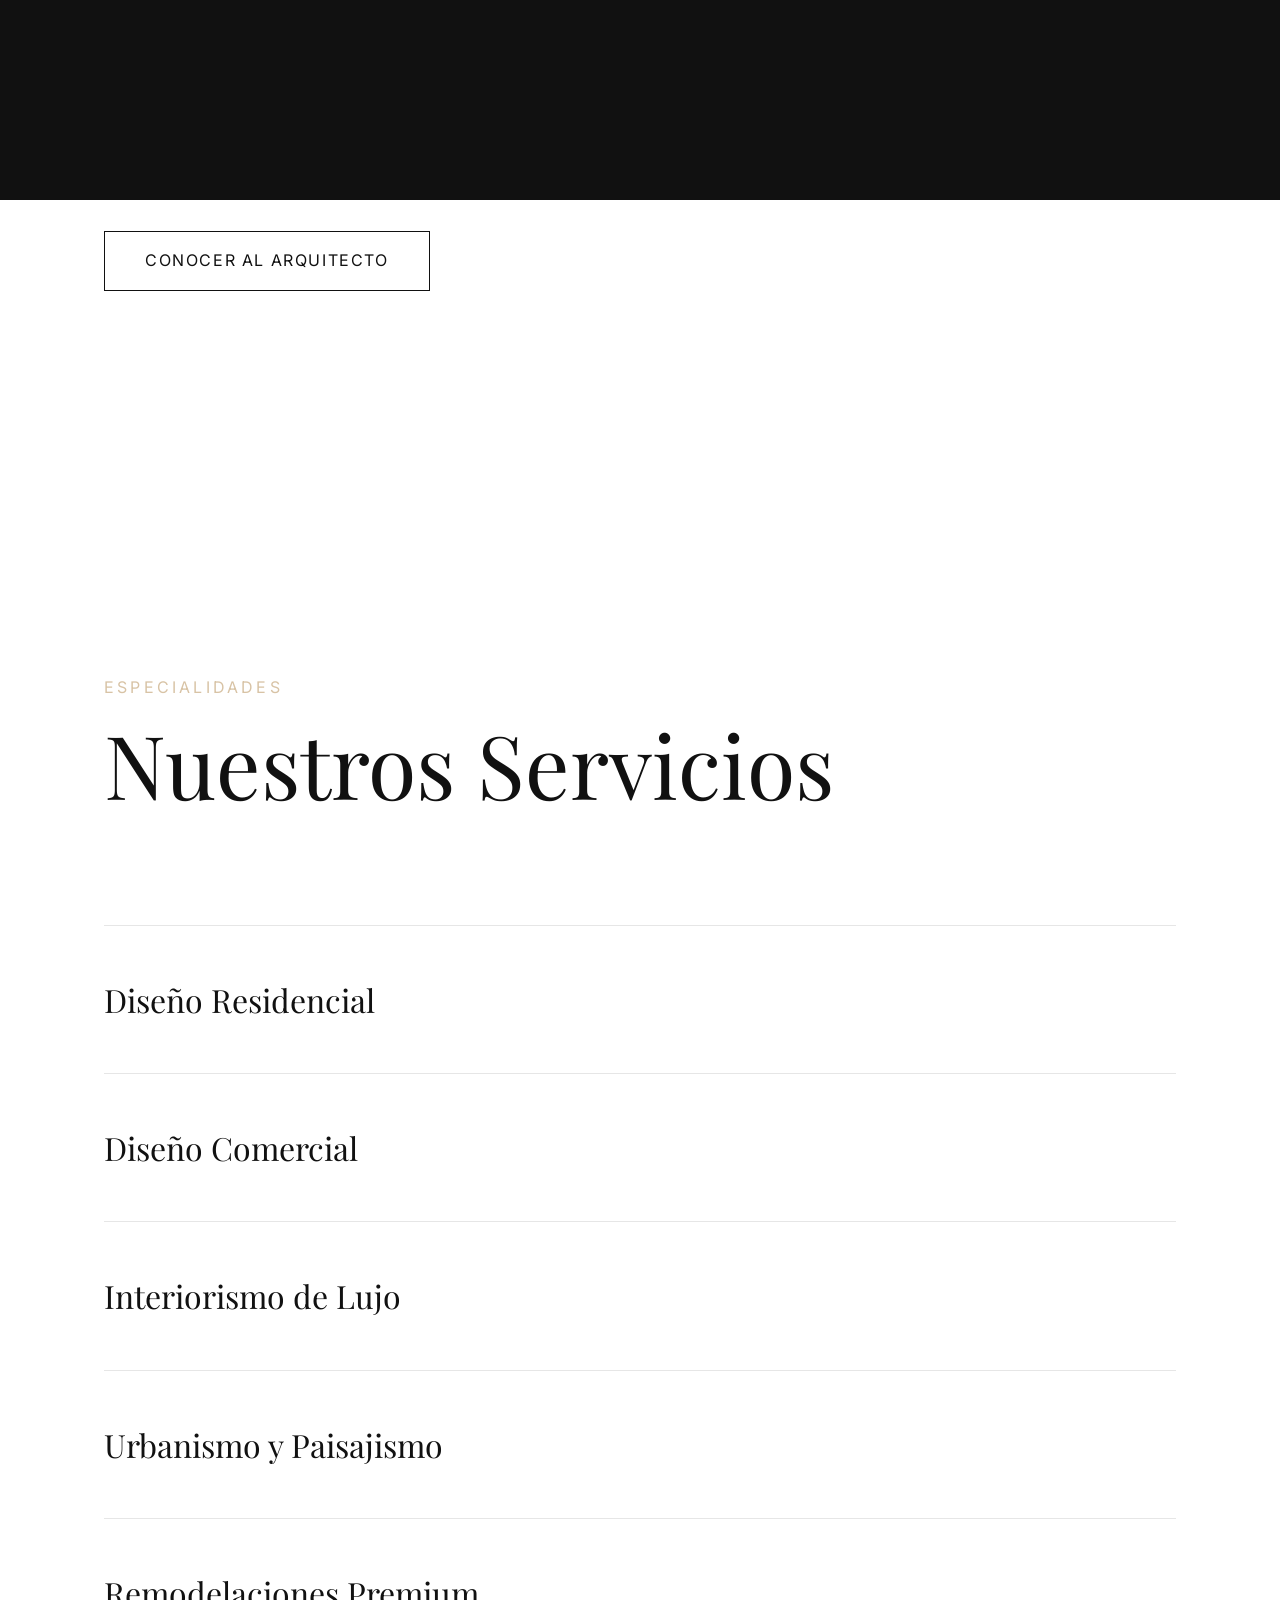
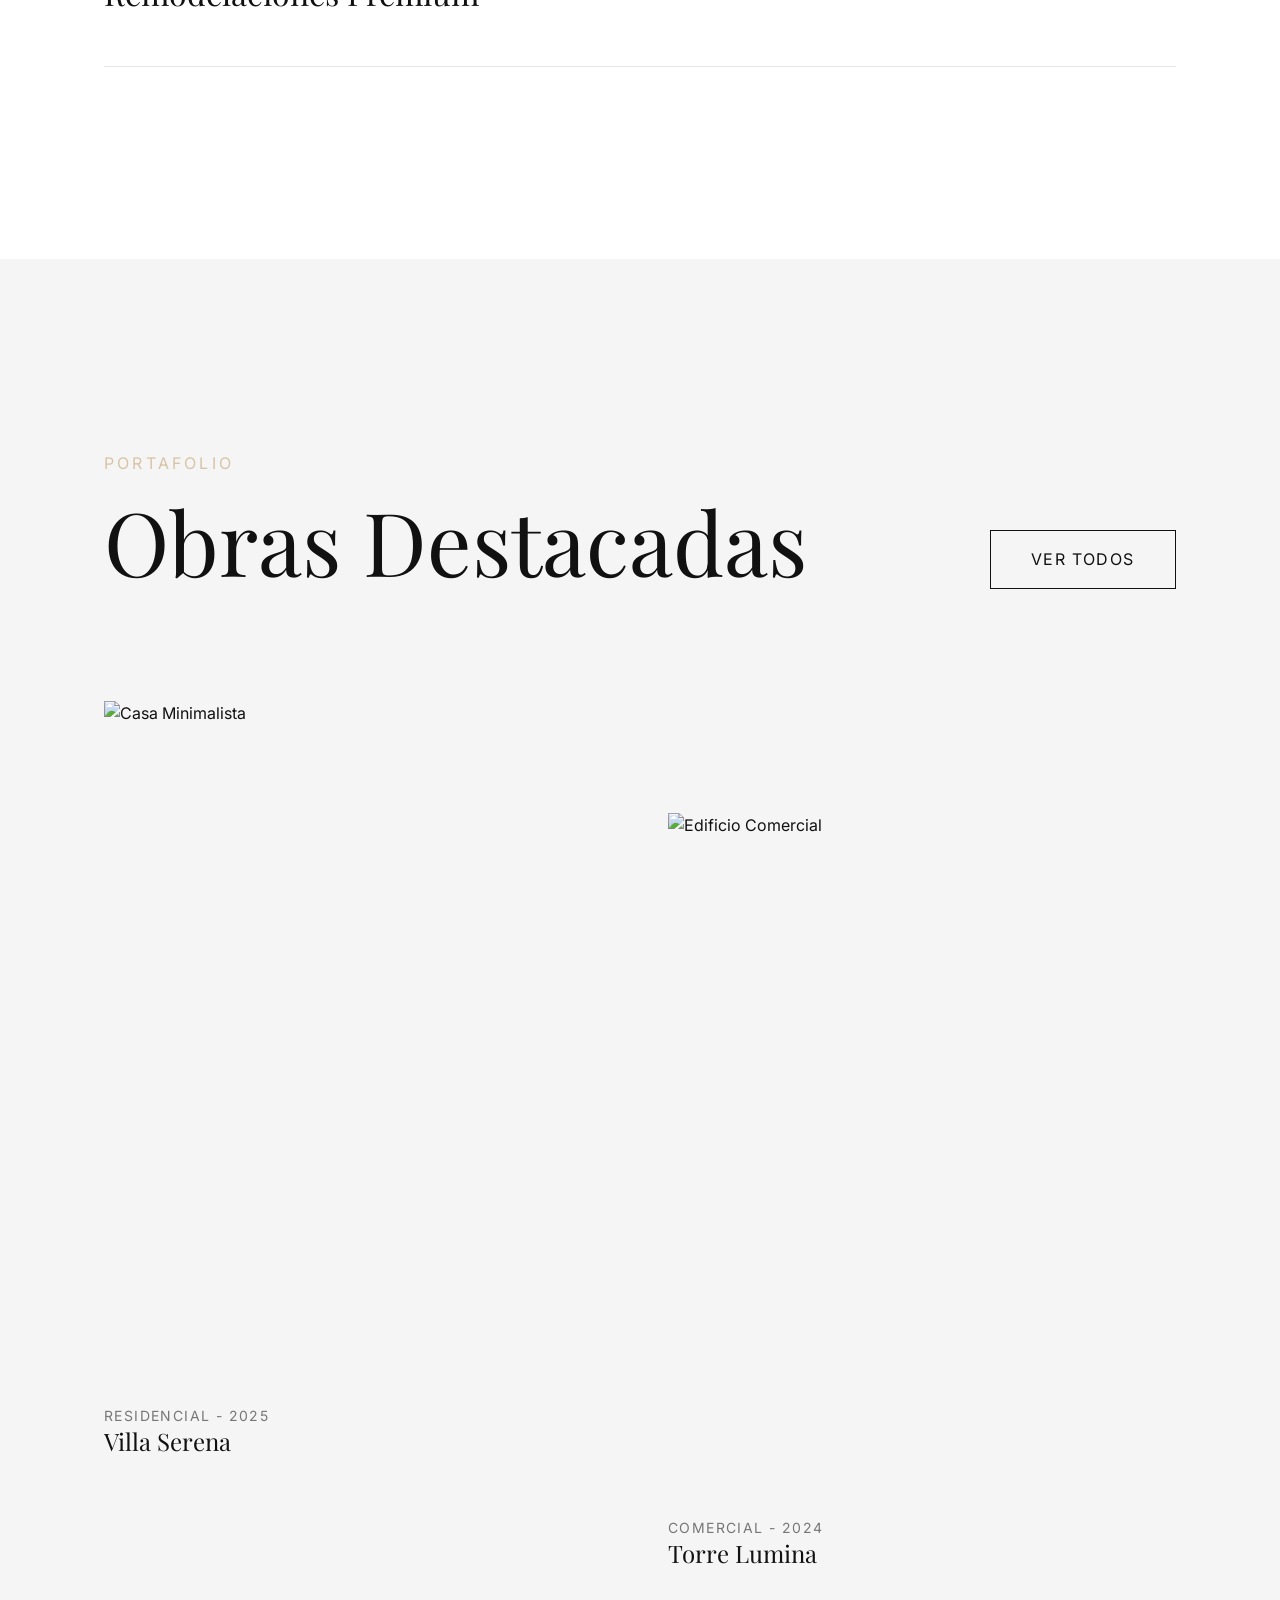
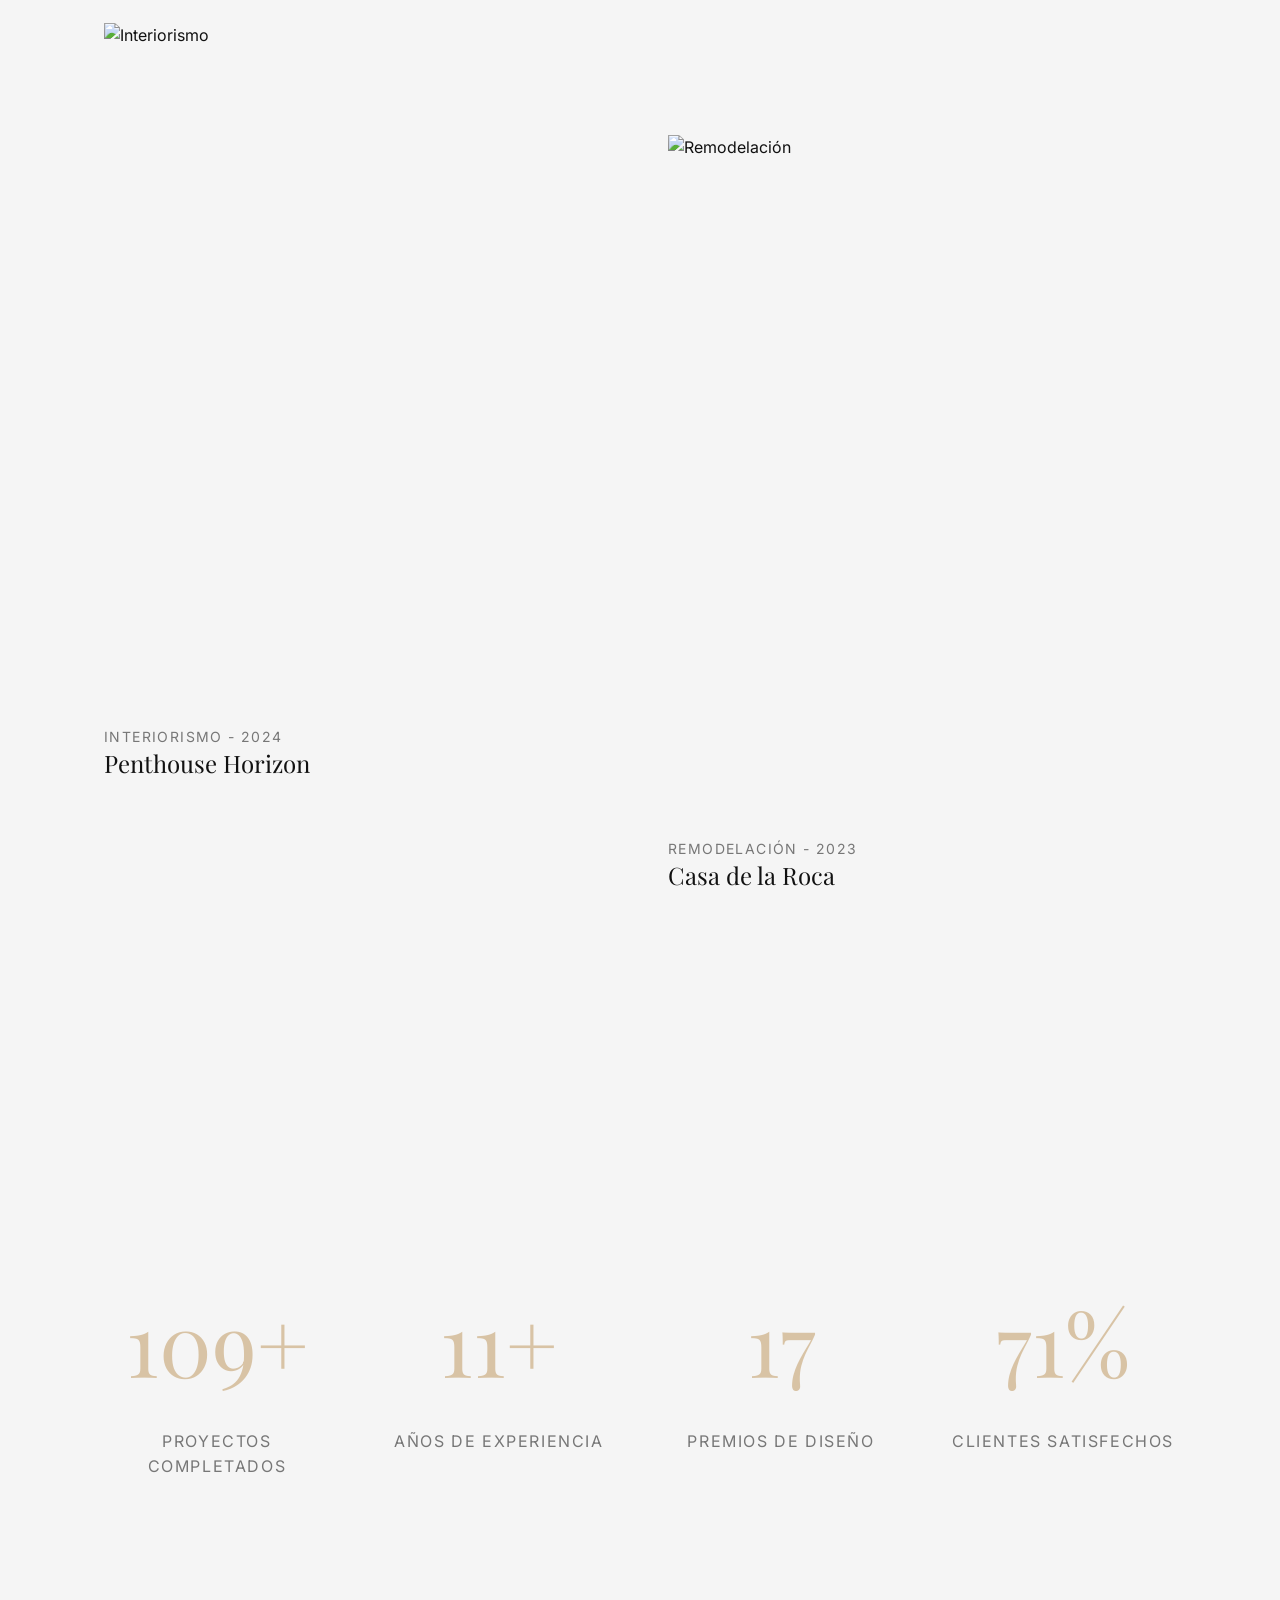
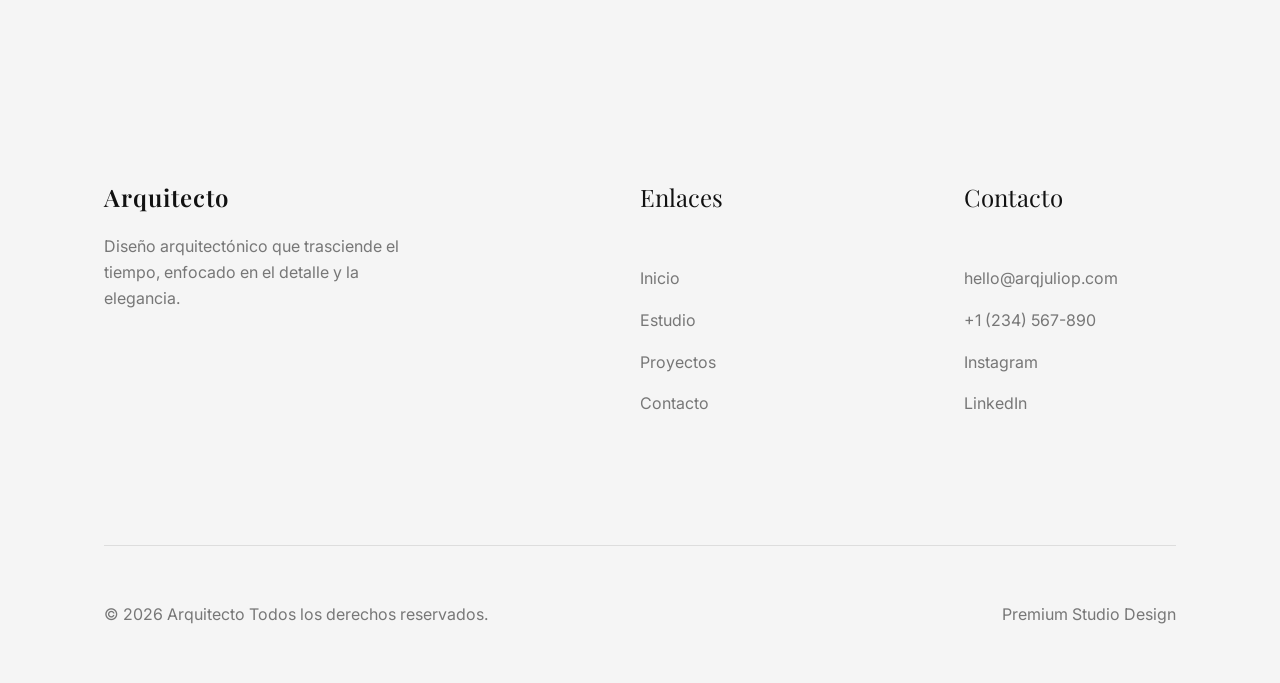
==== commit 92ad3d68: "Add magnetic buttons and advanced page transitions" ====
--- a/index.html
+++ b/index.html
@@ -52,17 +52,17 @@
       <a href="index.html" class="logo">Arquitecto</a>
 
       <nav class="nav-links">
-        <a href="index.html" class="nav-link active">Inicio</a>
-        <a href="about.html" class="nav-link">Estudio</a>
-        <a href="projects.html" class="nav-link">Proyectos</a>
-        <a href="contact.html" class="nav-link">Contacto</a>
+        <a href="index.html" class="nav-link active magnetic">Inicio</a>
+        <a href="about.html" class="nav-link magnetic">Estudio</a>
+        <a href="projects.html" class="nav-link magnetic">Proyectos</a>
+        <a href="contact.html" class="nav-link magnetic">Contacto</a>
       </nav>
 
       <div class="nav-actions">
-        <button class="theme-toggle" aria-label="Toggle Dark Mode">
+        <button class="theme-toggle magnetic" aria-label="Toggle Dark Mode">
           <i class="ph ph-moon"></i>
         </button>
-        <button class="menu-btn" aria-label="Toggle Menu">
+        <button class="menu-btn magnetic" aria-label="Toggle Menu">
           <span></span>
           <span></span>
           <span></span>
@@ -87,7 +87,7 @@
             style="transition-delay: 0.4s; color: #f5f5f5; font-size: var(--text-lg); margin-bottom: var(--space-md); max-width: 600px;">
             Diseños atemporales que fusionan minimalismo y funcionalidad para crear experiencias espaciales únicas.
           </p>
-          <a href="#projects" class="btn btn-primary reveal-up" style="transition-delay: 0.6s">Ver Proyectos</a>
+          <a href="#projects" class="btn btn-primary reveal-up magnetic" style="transition-delay: 0.6s">Ver Proyectos</a>
         </div>
       </div>
 
@@ -288,6 +288,8 @@
   <script src="./js/darkmode.js"></script>
   <script src="./js/scroll.js"></script>
   <script src="./js/animations.js"></script>
+  <script src="./js/magnetic.js"></script>
+  <script src="./js/transitions.js"></script>
   <script src="./js/gallery.js"></script>
   <script src="./js/main.js"></script>
 </body>
--- a/css/style.css
+++ b/css/style.css
@@ -210,6 +210,19 @@
   height: 2px;
   background-color: var(--clr-text);
   transition: all var(--transition-fast);
+}
+
+.magnetic {
+  display: inline-flex;
+  align-items: center;
+  justify-content: center;
+  transition: transform 0.1s linear;
+  will-change: transform;
+}
+
+.magnetic span, .magnetic i {
+  display: inline-block;
+  will-change: transform;
 }
 
 /* Buttons */
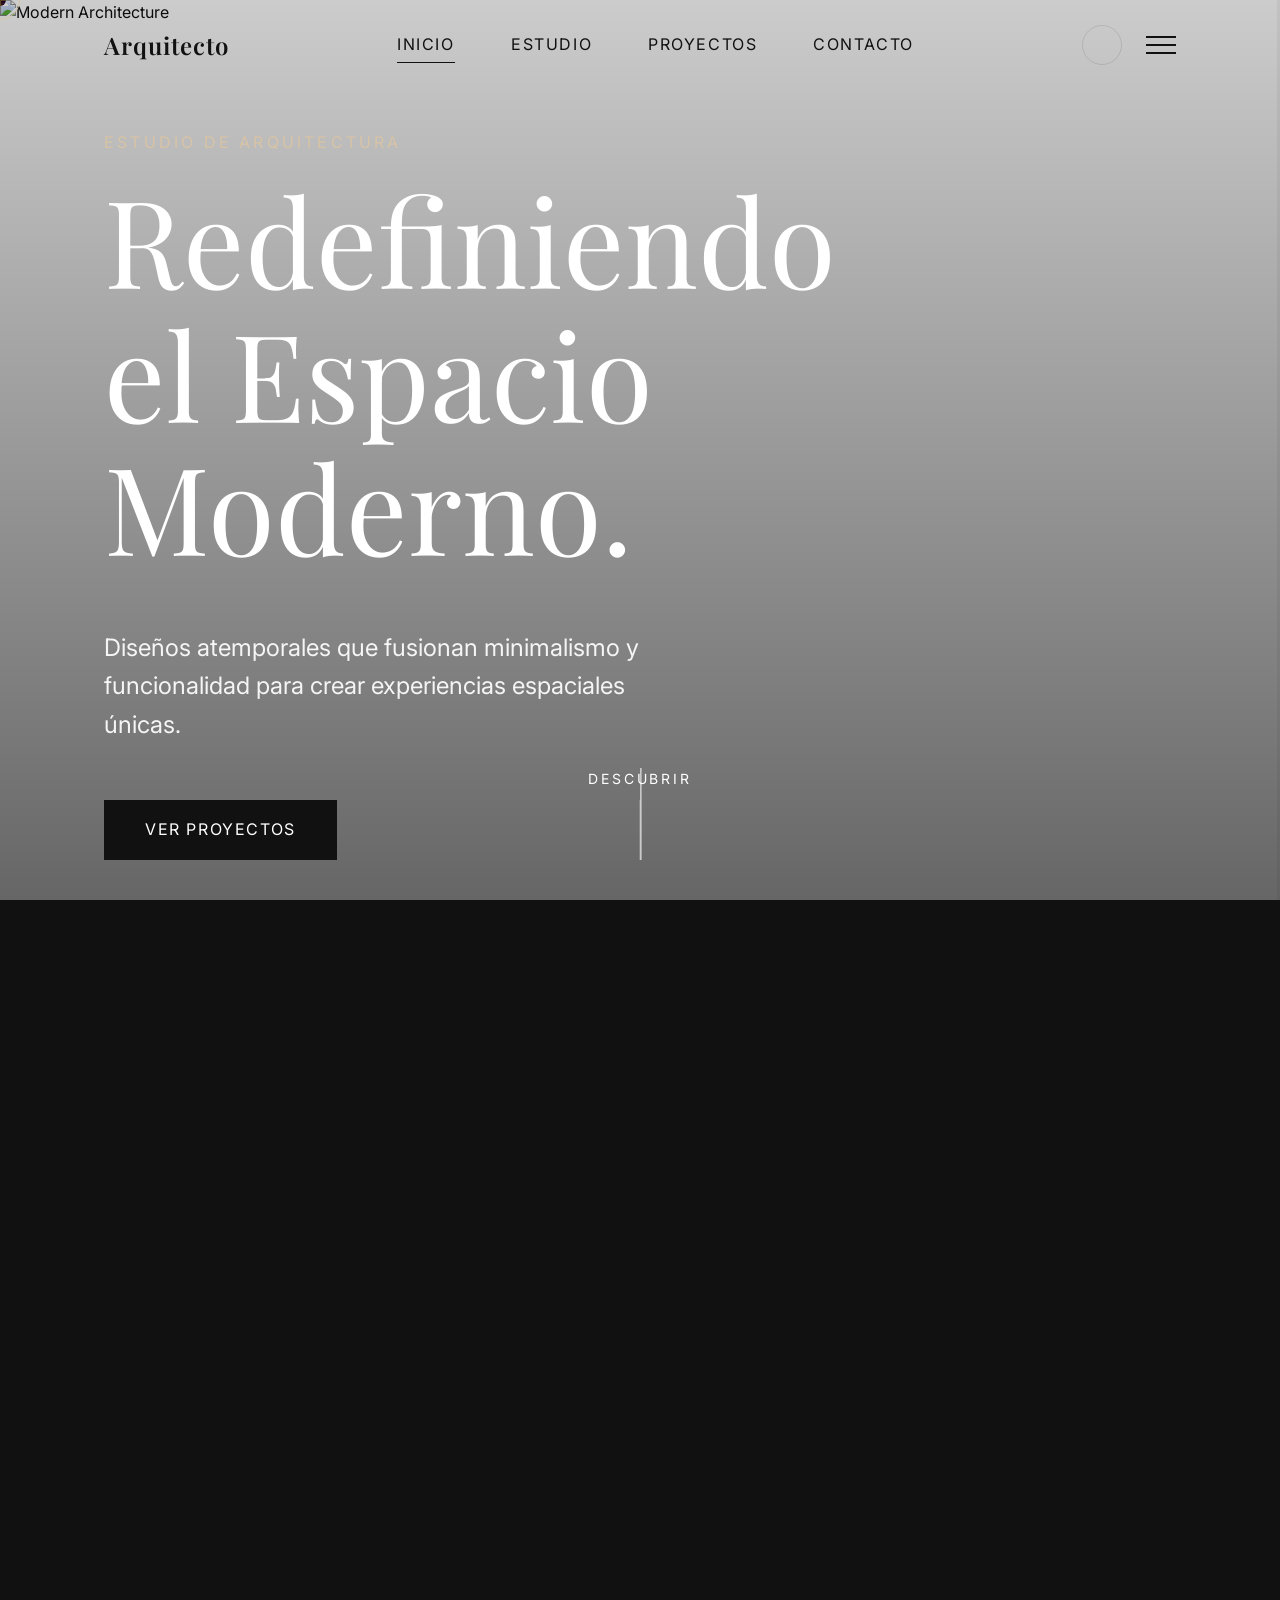
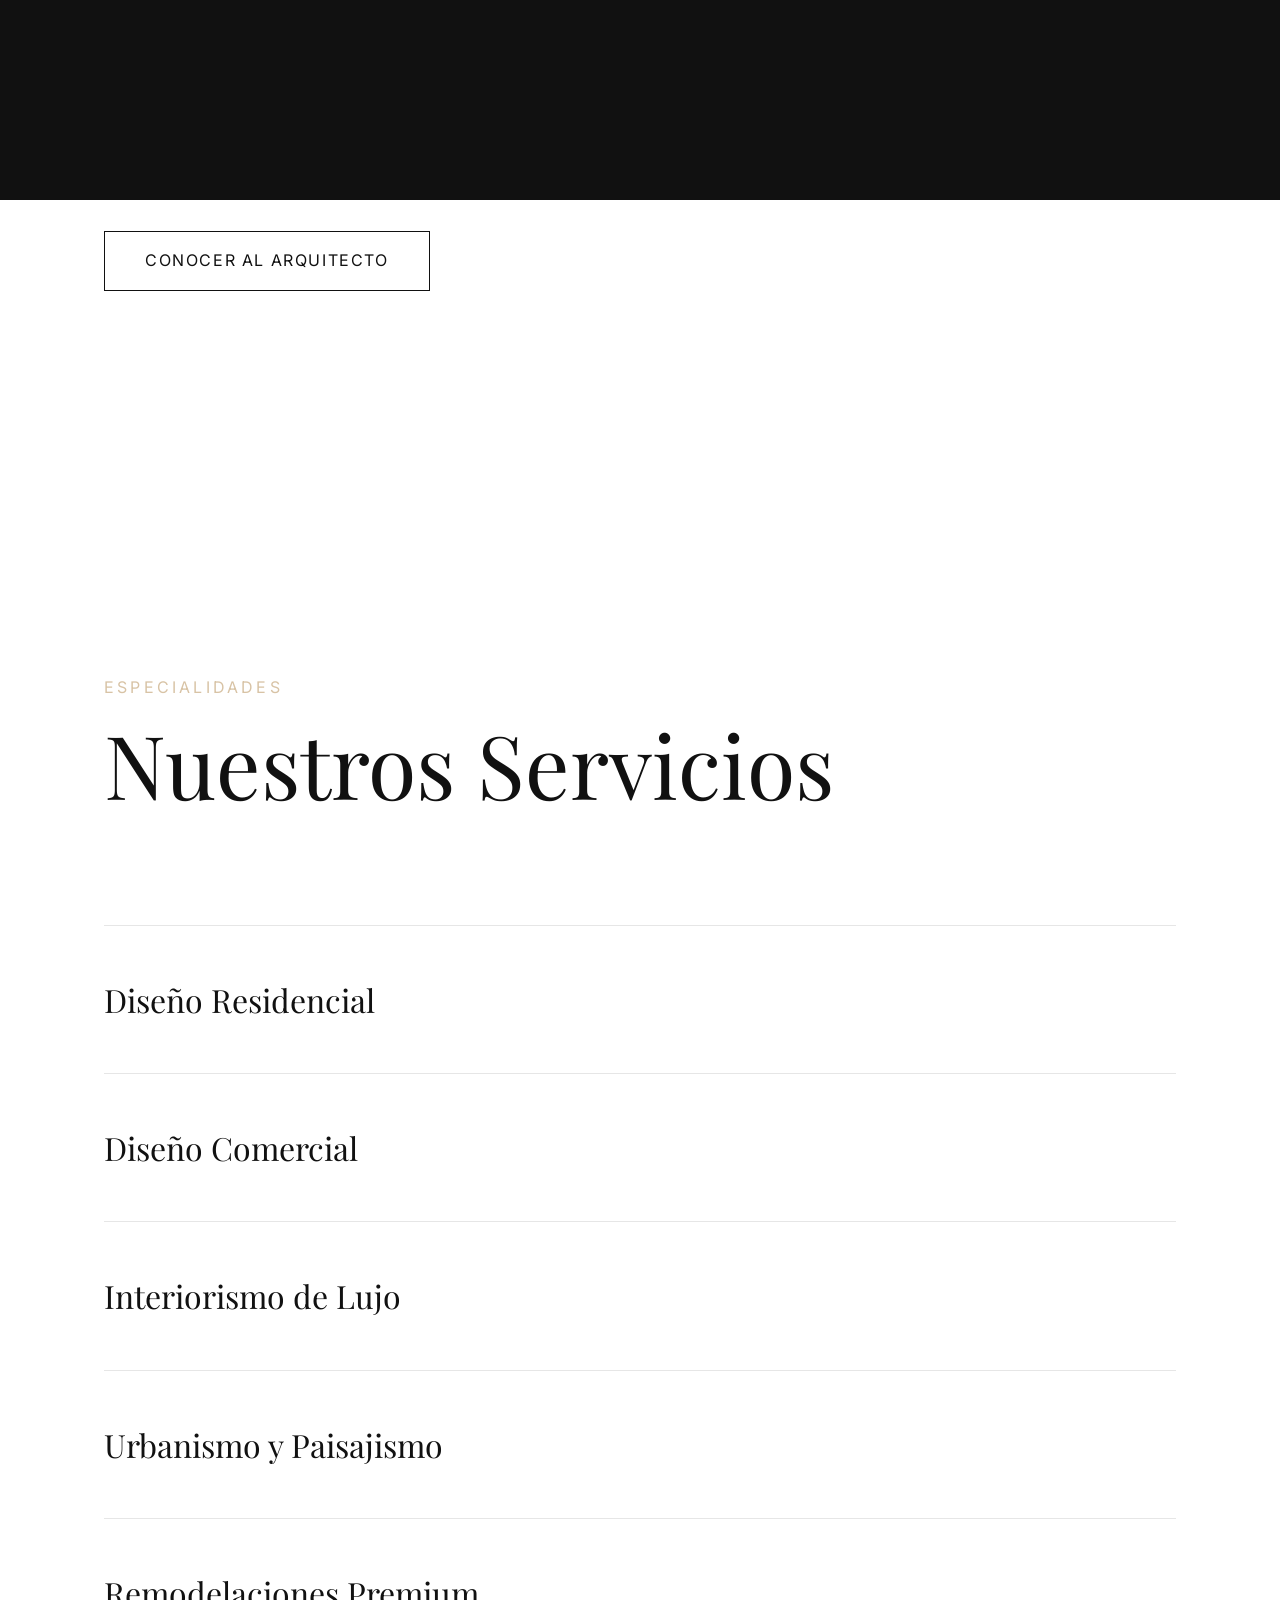
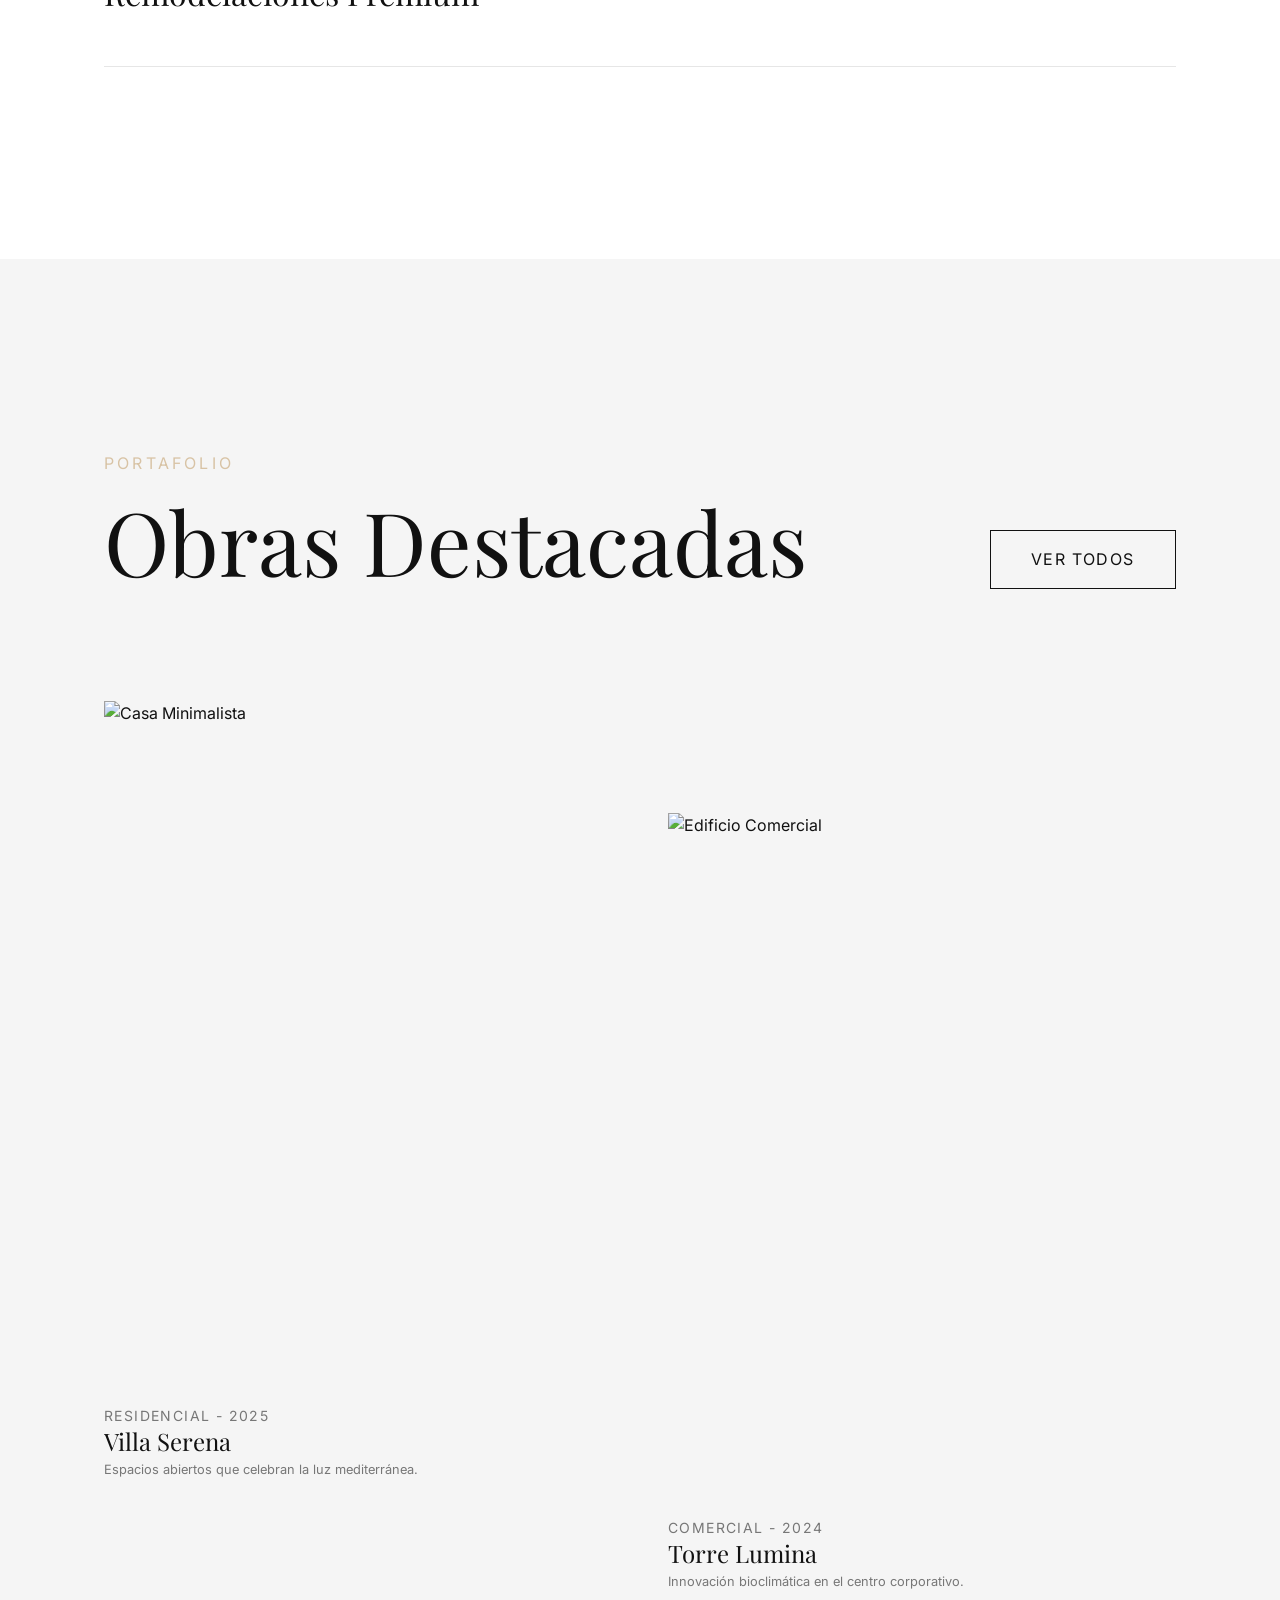
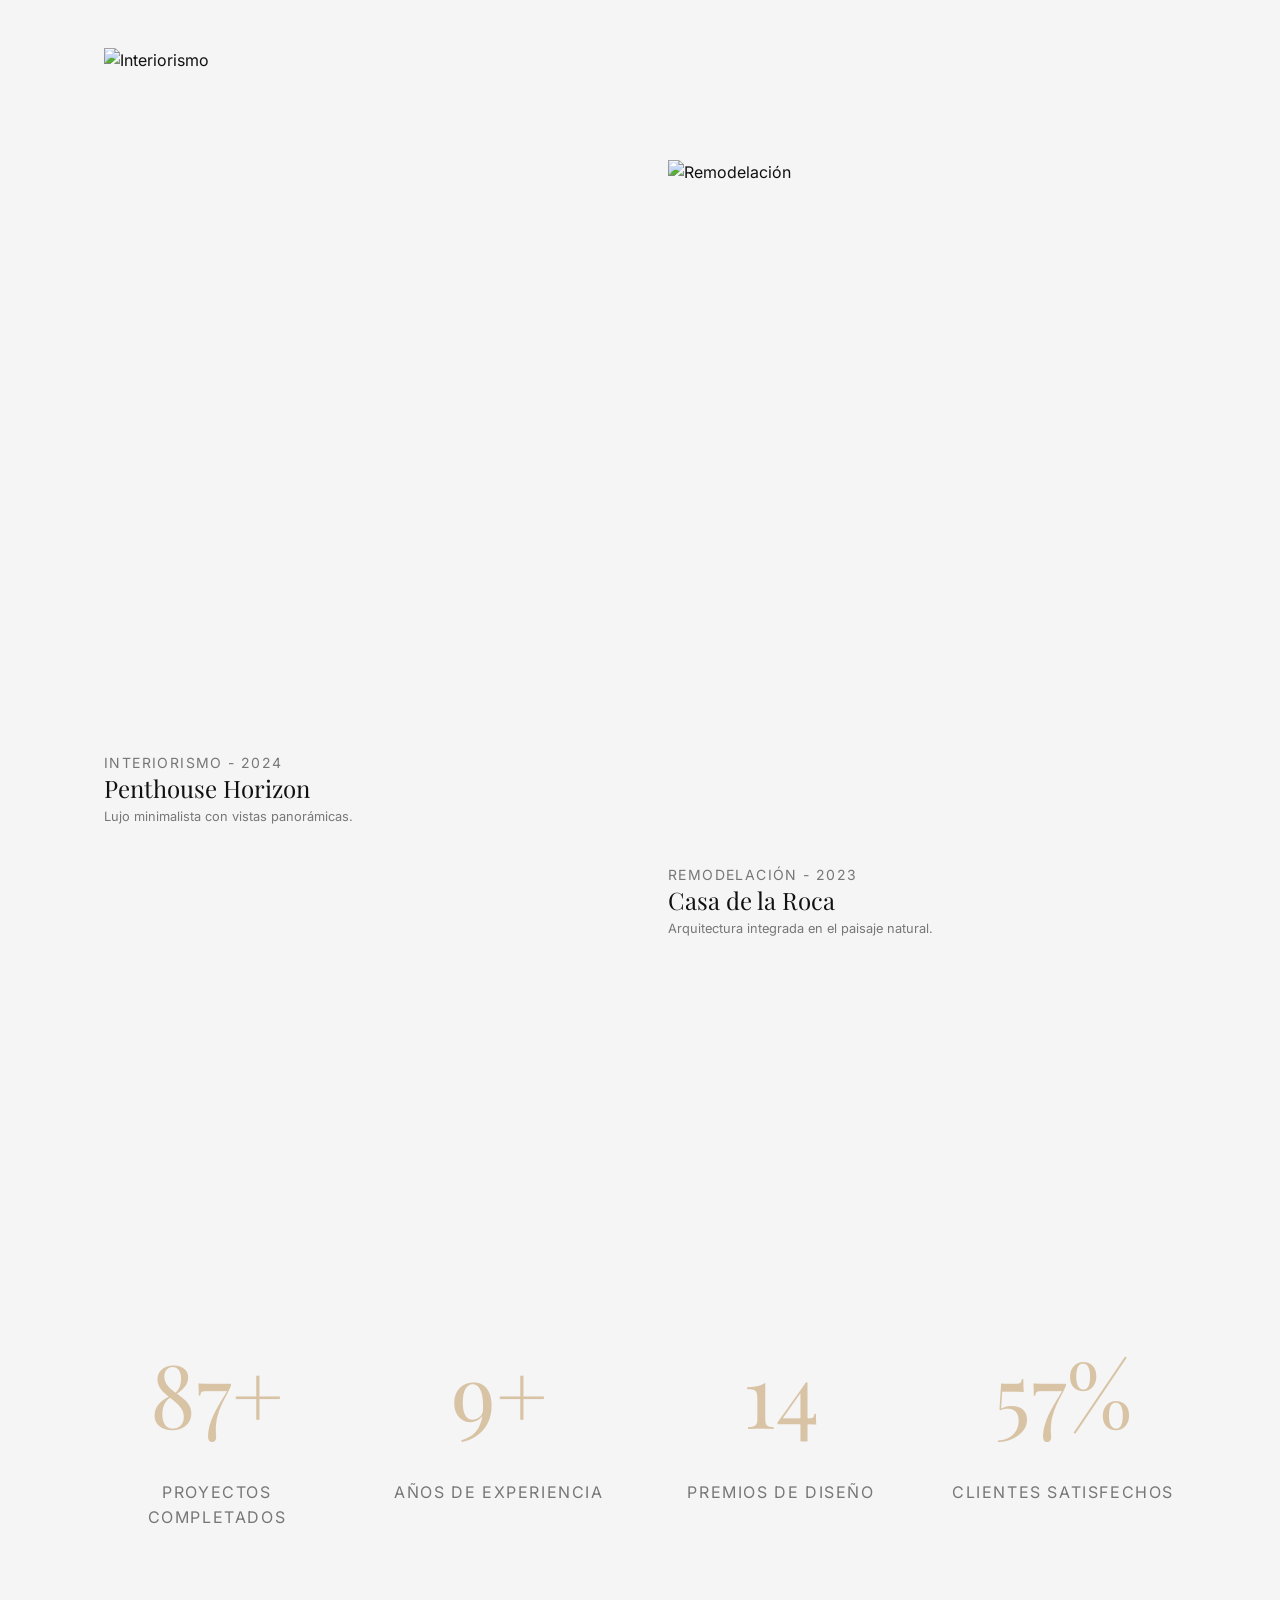
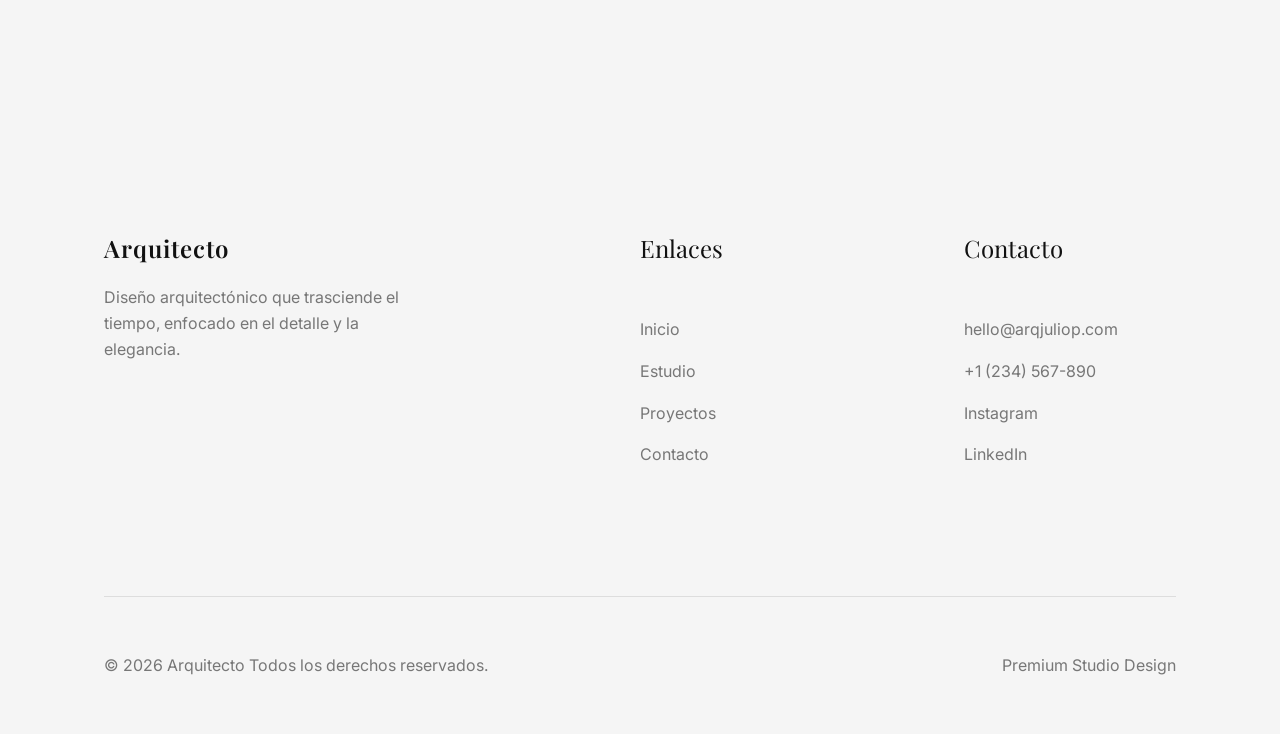
==== commit bde650b6: "Final pass on filler content for Home, Studio, Projects, and Contact" ====
--- a/index.html
+++ b/index.html
@@ -178,6 +178,7 @@
             <div class="project-info">
               <span class="project-category">Residencial - 2025</span>
               <h3 class="project-title">Villa Serena</h3>
+              <p class="text-muted" style="font-size: 0.8rem; margin-top: 5px;">Espacios abiertos que celebran la luz mediterránea.</p>
             </div>
           </a>
 
@@ -190,6 +191,7 @@
             <div class="project-info">
               <span class="project-category">Comercial - 2024</span>
               <h3 class="project-title">Torre Lumina</h3>
+              <p class="text-muted" style="font-size: 0.8rem; margin-top: 5px;">Innovación bioclimática en el centro corporativo.</p>
             </div>
           </a>
 
@@ -202,6 +204,7 @@
             <div class="project-info">
               <span class="project-category">Interiorismo - 2024</span>
               <h3 class="project-title">Penthouse Horizon</h3>
+              <p class="text-muted" style="font-size: 0.8rem; margin-top: 5px;">Lujo minimalista con vistas panorámicas.</p>
             </div>
           </a>
 
@@ -214,6 +217,7 @@
             <div class="project-info">
               <span class="project-category">Remodelación - 2023</span>
               <h3 class="project-title">Casa de la Roca</h3>
+              <p class="text-muted" style="font-size: 0.8rem; margin-top: 5px;">Arquitectura integrada en el paisaje natural.</p>
             </div>
           </a>
         </div>
--- a/css/responsive.css
+++ b/css/responsive.css
@@ -116,6 +116,16 @@
   .hero-title {
     font-size: clamp(2.5rem, 10vw, 4rem);
   }
+
+  .hero-content {
+    padding-top: 0;
+    text-align: center;
+    margin: 0 auto;
+  }
+
+  .scroll-indicator {
+    bottom: 20px;
+  }
   
   .btn {
     width: 100%;
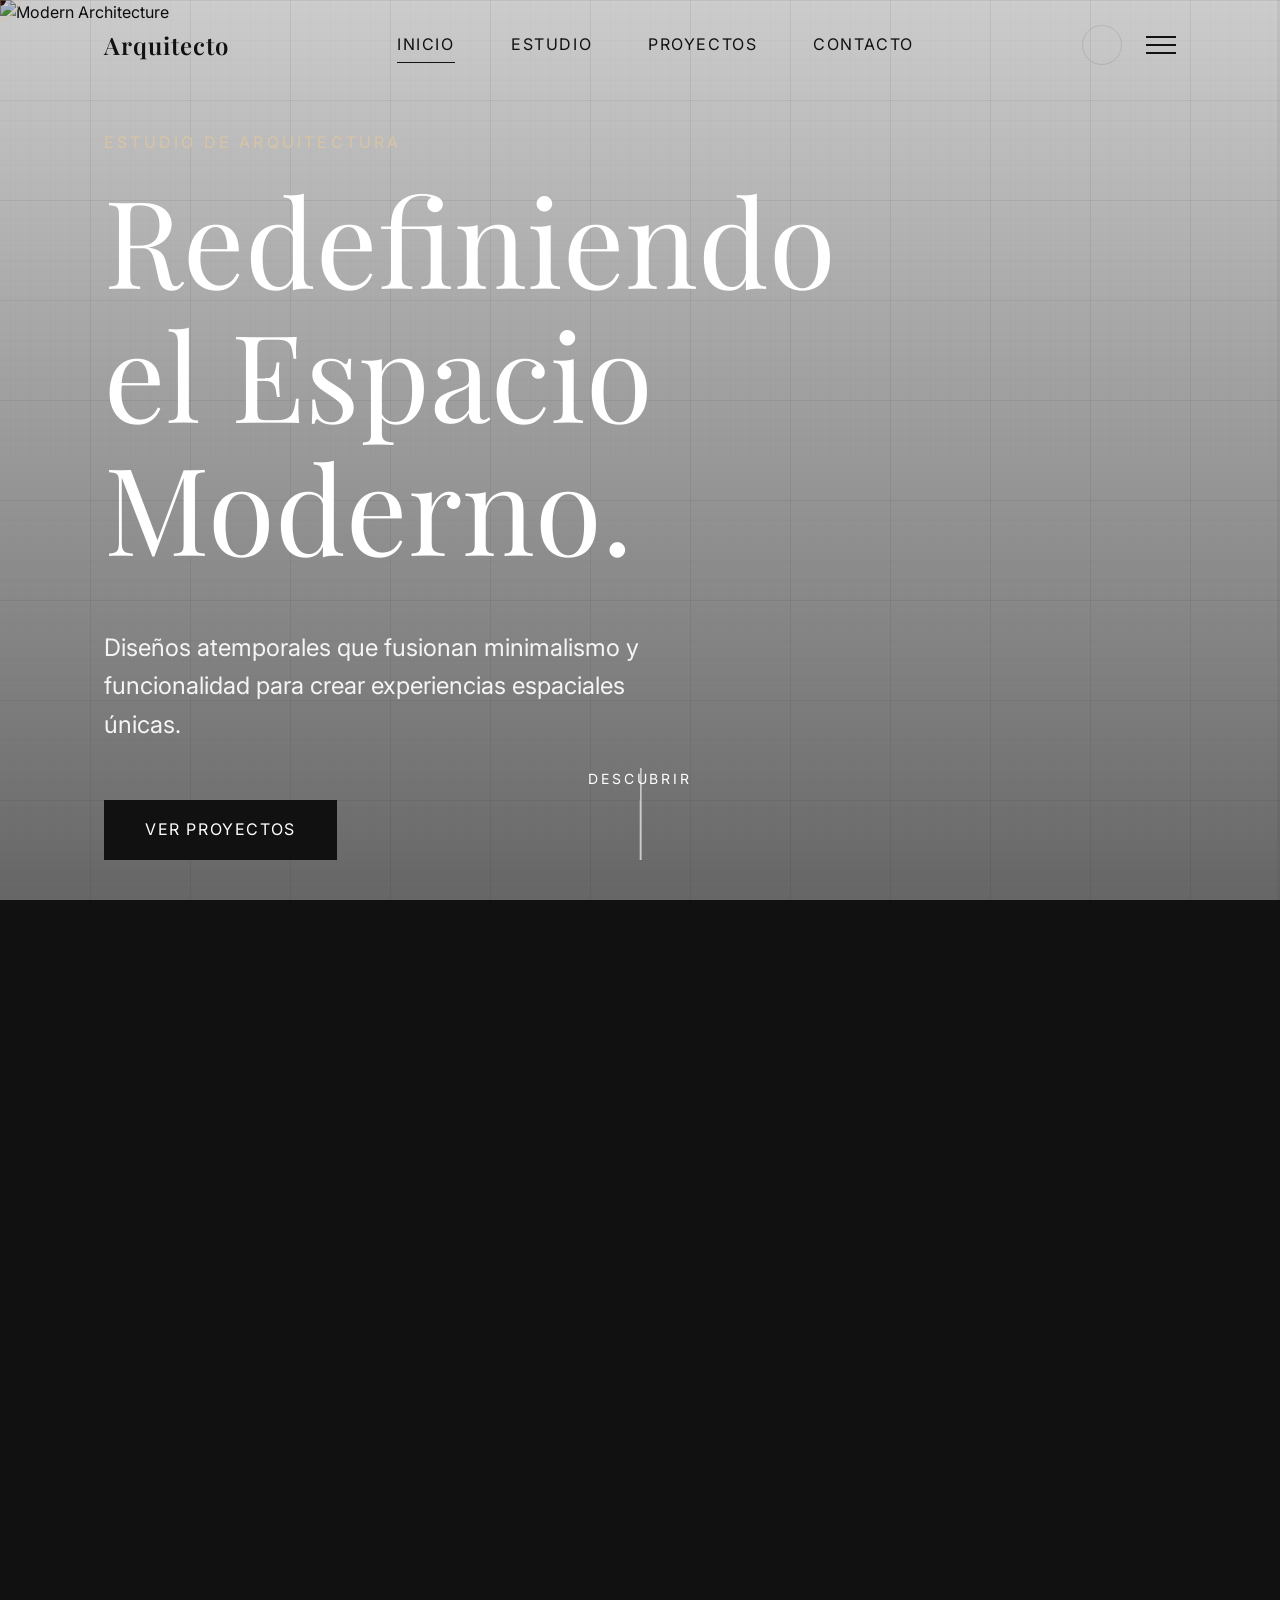
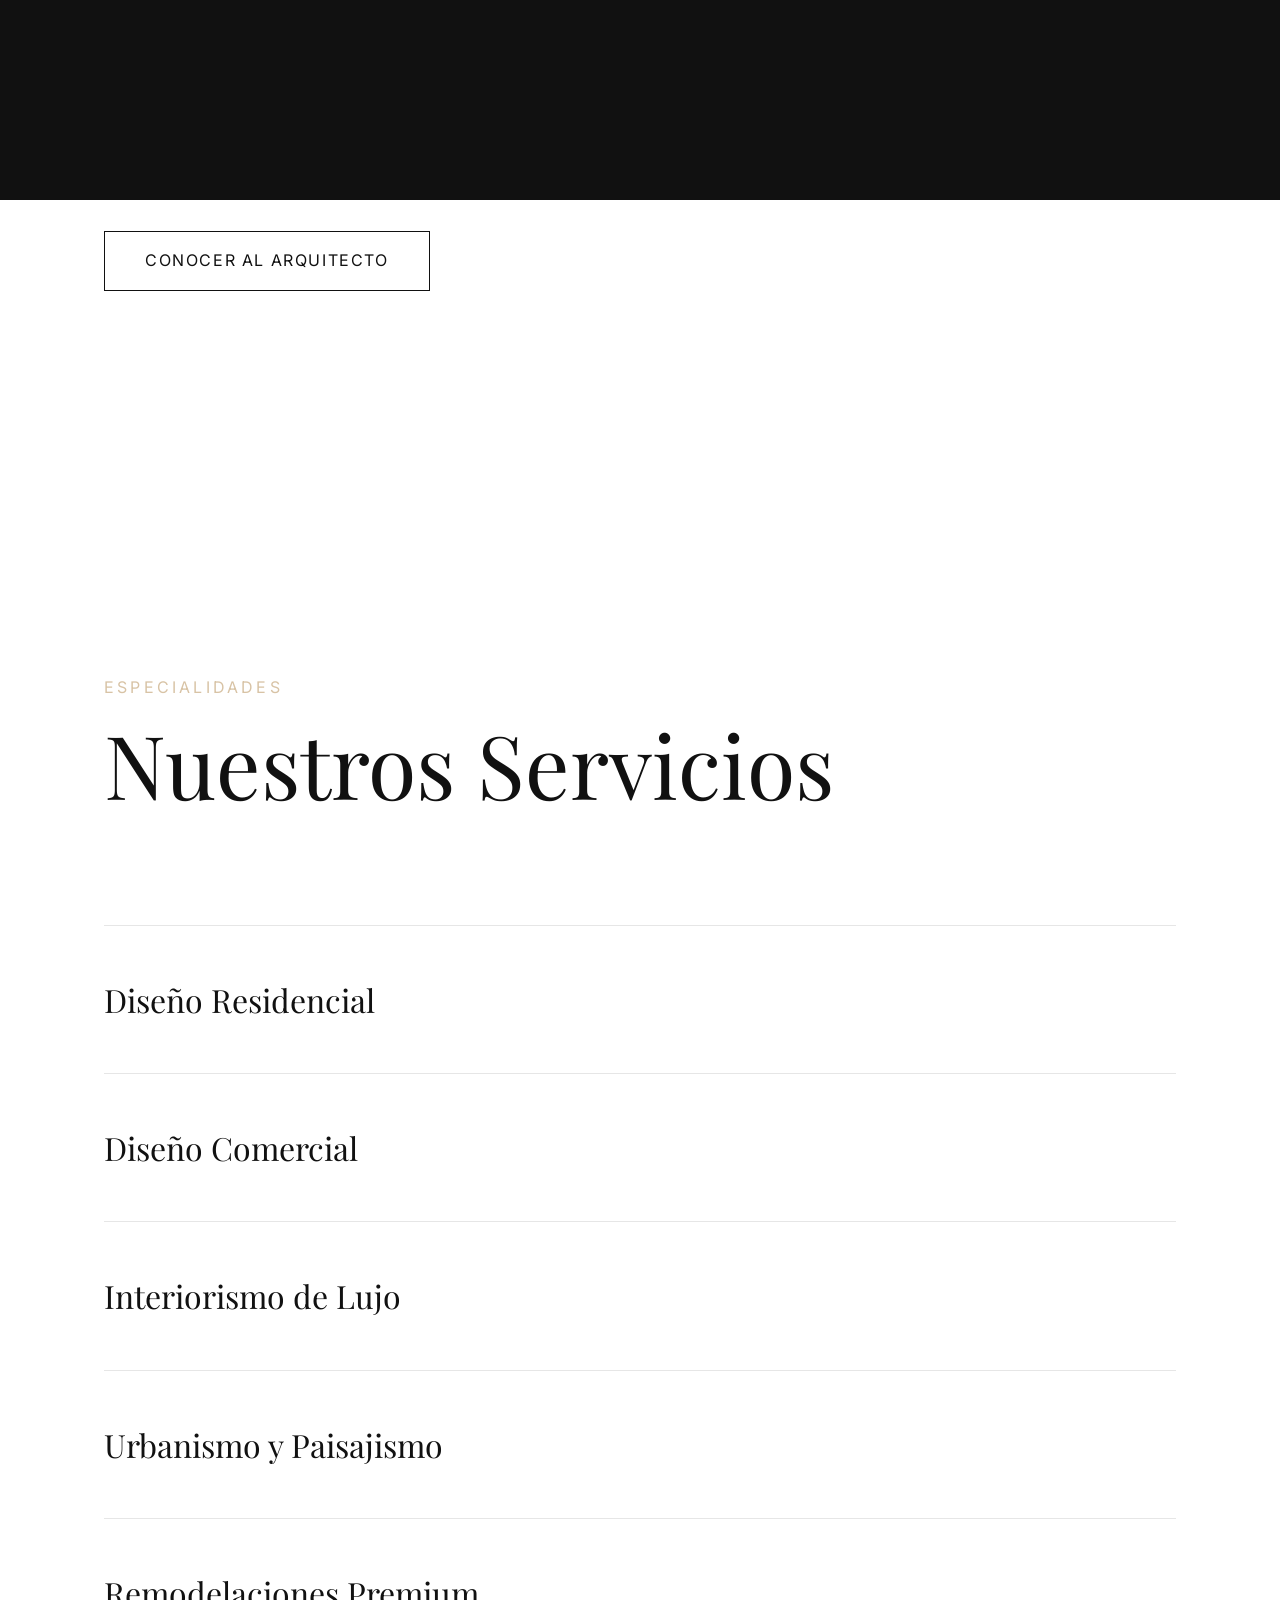
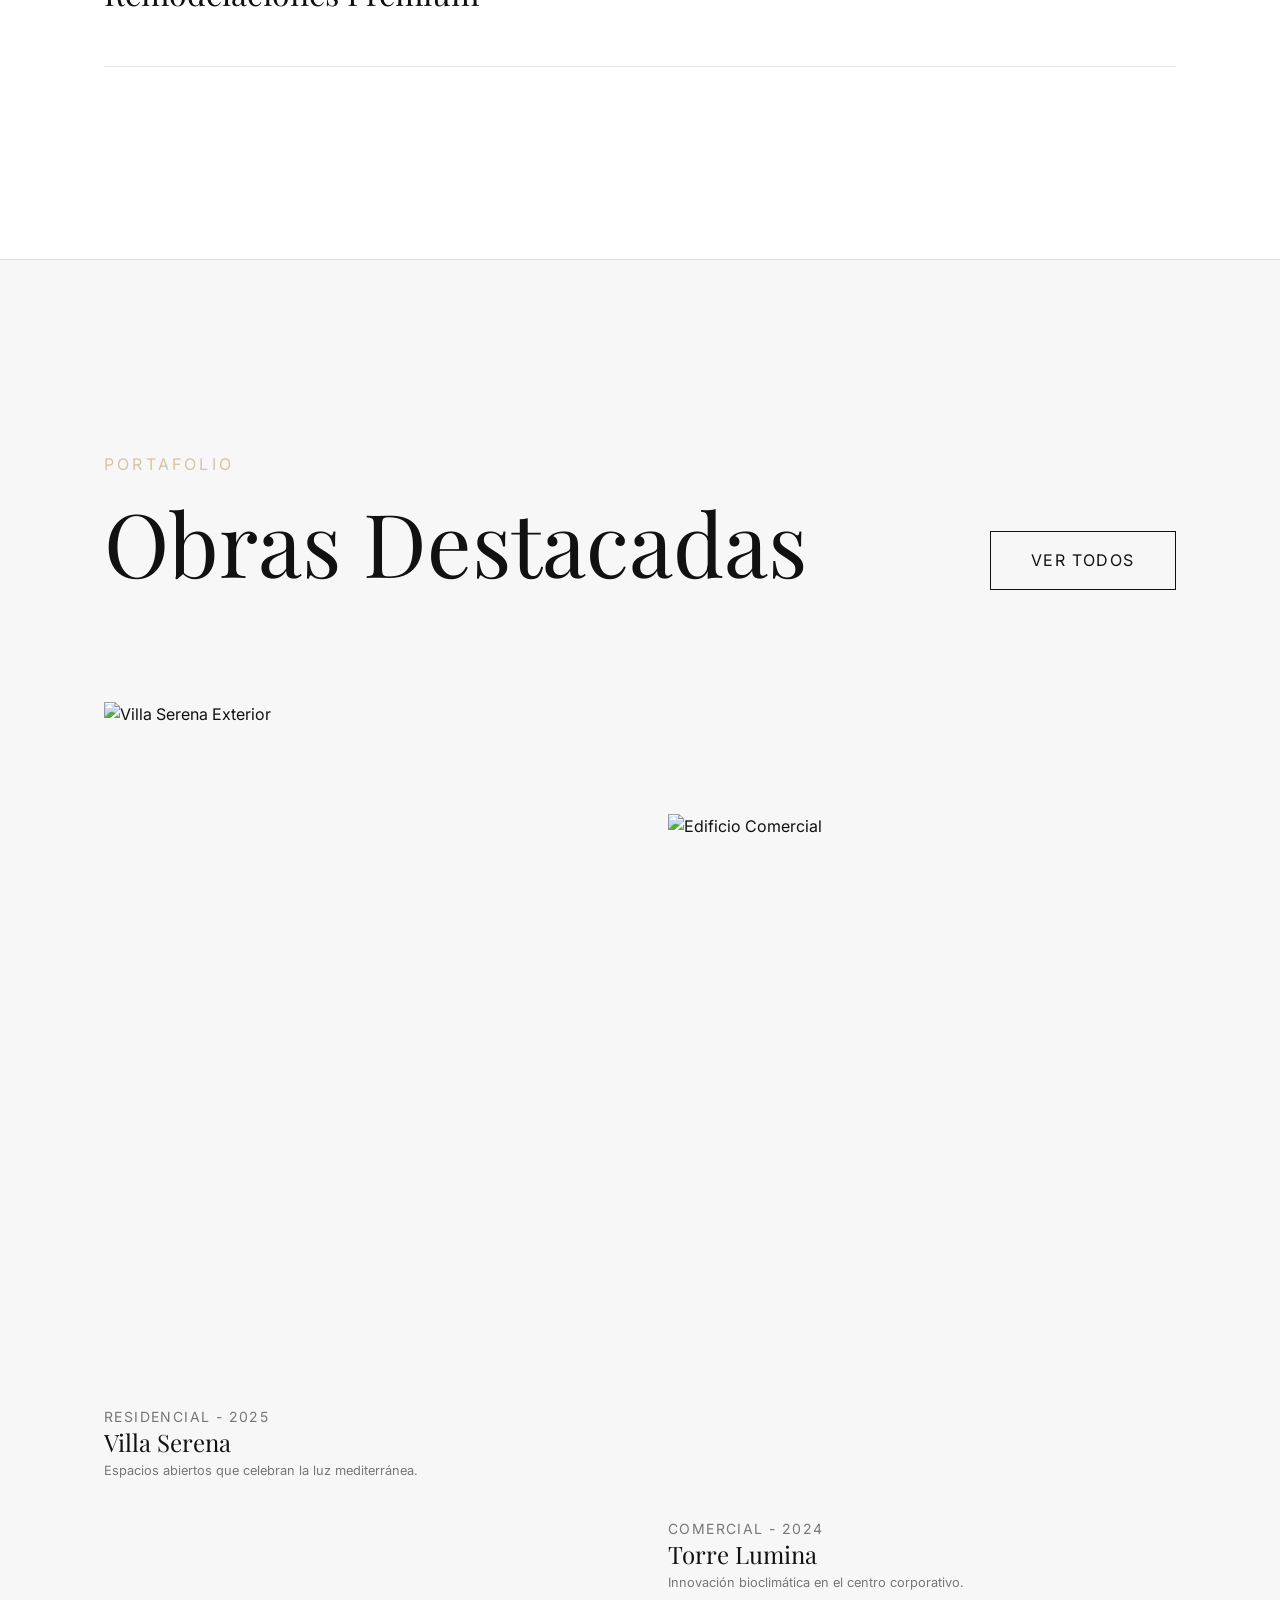
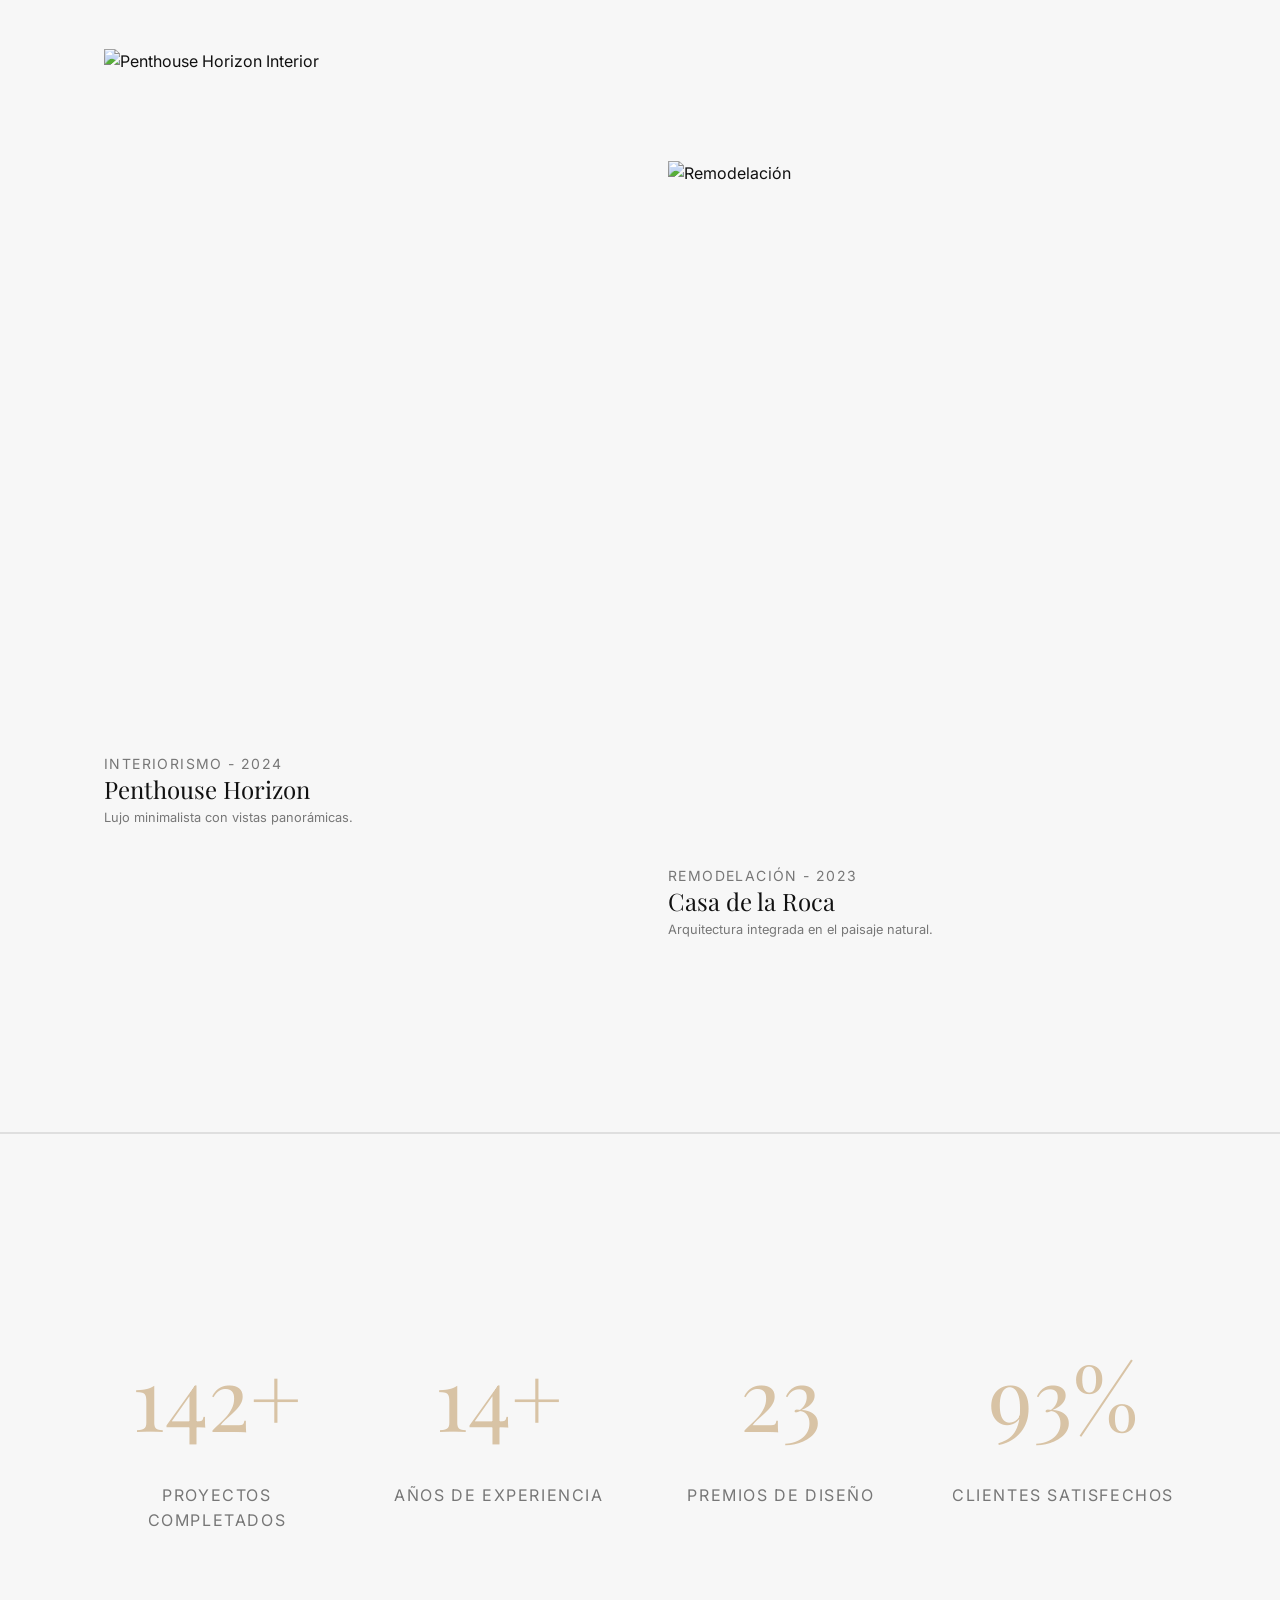
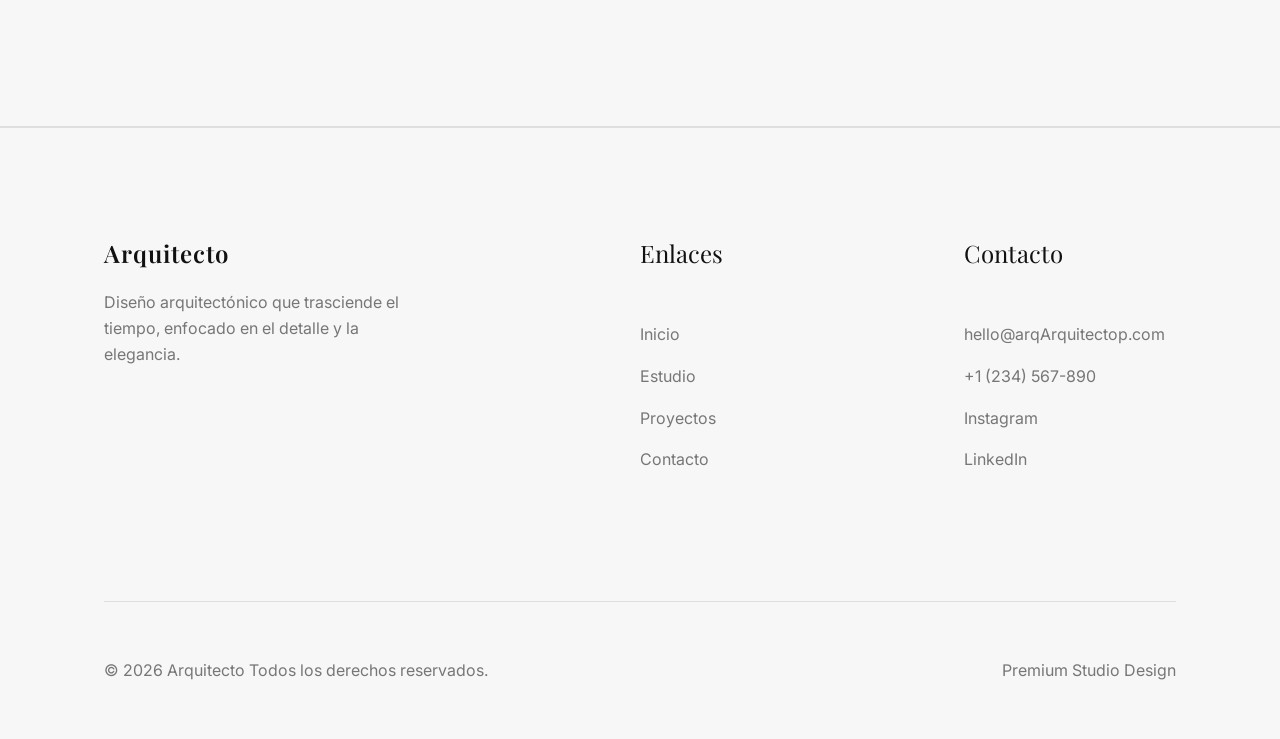
==== commit 6f727edb: "feat: integrate architectural blueprint drafting grid background, matte tracing-paper glassmorphism," ====
--- a/index.html
+++ b/index.html
@@ -33,11 +33,153 @@
 
   <!-- Preloader -->
   <div class="preloader">
-    <div class="preloader-text">
-      <span>Arquitecto</span>
+    <!-- Architectural Blueprint background SVG -->
+    <svg class="blueprint-bg-svg" viewBox="0 0 1000 800" xmlns="http://www.w3.org/2000/svg">
+      <!-- Grid axes -->
+      <line x1="100" y1="150" x2="900" y2="150" class="blueprint-grid-line" stroke-width="1" stroke-dasharray="5,5" />
+      <line x1="100" y1="400" x2="900" y2="400" class="blueprint-grid-line" stroke-width="1" stroke-dasharray="5,5" />
+      <line x1="100" y1="650" x2="900" y2="650" class="blueprint-grid-line" stroke-width="1" stroke-dasharray="5,5" />
+
+      <line x1="200" y1="50" x2="200" y2="750" class="blueprint-grid-line" stroke-width="1" stroke-dasharray="5,5" />
+      <line x1="500" y1="50" x2="500" y2="750" class="blueprint-grid-line" stroke-width="1" stroke-dasharray="5,5" />
+      <line x1="800" y1="50" x2="800" y2="750" class="blueprint-grid-line" stroke-width="1" stroke-dasharray="5,5" />
+
+      <!-- Axis Bubbles -->
+      <circle cx="200" cy="40" r="12" class="blueprint-axis-circle" stroke-width="1" />
+      <text x="200" y="44" font-size="10" class="blueprint-axis-text" text-anchor="middle">A</text>
+
+      <circle cx="500" cy="40" r="12" class="blueprint-axis-circle" stroke-width="1" />
+      <text x="500" y="44" font-size="10" class="blueprint-axis-text" text-anchor="middle">B</text>
+
+      <circle cx="800" cy="40" r="12" class="blueprint-axis-circle" stroke-width="1" />
+      <text x="800" y="44" font-size="10" class="blueprint-axis-text" text-anchor="middle">C</text>
+
+      <circle cx="80" cy="150" r="12" class="blueprint-axis-circle" stroke-width="1" />
+      <text x="80" y="154" font-size="10" class="blueprint-axis-text" text-anchor="middle">1</text>
+
+      <circle cx="80" cy="400" r="12" class="blueprint-axis-circle" stroke-width="1" />
+      <text x="80" y="404" font-size="10" class="blueprint-axis-text" text-anchor="middle">2</text>
+
+      <circle cx="80" cy="650" r="12" class="blueprint-axis-circle" stroke-width="1" />
+      <text x="80" y="654" font-size="10" class="blueprint-axis-text" text-anchor="middle">3</text>
+
+      <!-- House Blueprint Drawing (glowing thin lines) -->
+      <g class="blueprint-drawing" stroke-width="1.5" fill="none">
+        <!-- Outer Walls -->
+        <path d="M 200 150 L 800 150 L 800 650 L 500 650 L 500 500 L 200 500 Z" class="draw-path" />
+
+        <!-- Interior walls -->
+        <line x1="500" y1="150" x2="500" y2="400" class="draw-path" />
+        <line x1="200" y1="350" x2="500" y2="350" class="draw-path" />
+        <line x1="500" y1="400" x2="800" y2="400" class="draw-path" />
+
+        <!-- Door Arc Swings -->
+        <!-- Door 1 (Main entrance left) -->
+        <path d="M 200 280 A 50 50 0 0 1 250 330" stroke-dasharray="3,3" class="draw-path-door" />
+        <line x1="200" y1="330" x2="200" y2="280" class="draw-path" />
+
+        <!-- Door 2 (Interior bedroom) -->
+        <path d="M 500 280 A 50 50 0 0 0 450 330" stroke-dasharray="3,3" class="draw-path-door" />
+        <line x1="500" y1="330" x2="500" y2="280" class="draw-path" />
+
+        <!-- Stairs -->
+        <g stroke-width="1" class="draw-stairs">
+          <rect x="520" y="160" width="100" height="150" fill="none" />
+          <line x1="520" y1="180" x2="620" y2="180" />
+          <line x1="520" y1="200" x2="620" y2="200" />
+          <line x1="520" y1="220" x2="620" y2="220" />
+          <line x1="520" y1="240" x2="620" y2="240" />
+          <line x1="520" y1="260" x2="620" y2="260" />
+          <line x1="520" y1="280" x2="620" y2="280" />
+          <line x1="520" y1="300" x2="620" y2="300" />
+          <!-- Stair arrow -->
+          <path d="M 570 300 L 570 170 M 565 175 L 570 170 L 575 175" stroke-width="1" />
+        </g>
+
+        <!-- Furniture details (Dining table & chairs) -->
+        <g stroke-width="1" class="draw-furniture">
+          <!-- Table -->
+          <rect x="300" y="200" width="100" height="60" rx="4" />
+          <!-- Chairs -->
+          <rect x="320" y="185" width="20" height="15" rx="2" />
+          <rect x="360" y="185" width="20" height="15" rx="2" />
+          <rect x="320" y="260" width="20" height="15" rx="2" />
+          <rect x="360" y="260" width="20" height="15" rx="2" />
+        </g>
+
+        <!-- Dimension Marks (Cotas) -->
+        <g class="blueprint-cota" stroke-width="1">
+          <!-- Top cota -->
+          <line x1="200" y1="100" x2="800" y2="100" />
+          <line x1="200" y1="95" x2="200" y2="105" stroke-width="1.5" />
+          <line x1="500" y1="95" x2="500" y2="105" stroke-width="1.5" />
+          <line x1="800" y1="95" x2="800" y2="105" stroke-width="1.5" />
+          <!-- Slash ticks -->
+          <line x1="196" y1="104" x2="204" y2="96" stroke-width="2" />
+          <line x1="496" y1="104" x2="504" y2="96" stroke-width="2" />
+          <line x1="796" y1="104" x2="804" y2="96" stroke-width="2" />
+
+          <text x="350" y="90" font-size="12" class="blueprint-axis-text" text-anchor="middle">6.00m</text>
+          <text x="650" y="90" font-size="12" class="blueprint-axis-text" text-anchor="middle">6.00m</text>
+        </g>
+      </g>
+
+      <!-- Slow Spinning Compass Rose -->
+      <g class="compass-rose" transform="translate(880, 120)">
+        <circle cx="0" cy="0" r="35" fill="none" stroke-width="1" />
+        <circle cx="0" cy="0" r="38" fill="none" stroke-width="0.5" stroke-dasharray="2,2" />
+        <line x1="-45" y1="0" x2="45" y2="0" stroke-width="0.8" />
+        <line x1="0" y1="-45" x2="0" y2="45" stroke-width="0.8" />
+        <!-- Points of the compass -->
+        <polygon points="0,-35 4,-5 -4,-5" stroke-width="0.5" />
+        <polygon points="0,35 4,5 -4,5" stroke-width="0.5" />
+        <polygon points="35,0 5,4 5,-4" stroke-width="0.5" />
+        <polygon points="-35,0 -5,4 -5,-4" stroke-width="0.5" />
+        <text x="0" y="-40" font-size="9" text-anchor="middle" font-weight="bold">N</text>
+      </g>
+
+      <!-- Technical Scale Bar -->
+      <g transform="translate(100, 720)">
+        <text x="0" y="-10" font-size="10" class="blueprint-scale-text">ESCALA 1:50</text>
+        <rect x="0" y="0" width="100" height="6" fill="none" class="blueprint-scale-rect" stroke-width="1" />
+        <rect x="0" y="1" width="25" height="4" class="blueprint-scale-fill" />
+        <rect x="50" y="1" width="25" height="4" class="blueprint-scale-fill" />
+        <text x="0" y="18" font-size="8" class="blueprint-scale-text">0</text>
+        <text x="50" y="18" font-size="8" class="blueprint-scale-text">2.5m</text>
+        <text x="100" y="18" font-size="8" class="blueprint-scale-text">5m</text>
+      </g>
+    </svg>
+
+    <!-- Content Card / Title Block (cajetín de plano) in bottom-right corner -->
+    <div class="blueprint-title-block">
+      <div class="title-block-row"><span class="title-block-label">PROYECTO:</span> <span
+          class="title-block-val">ESTUDIO ARQUITECTO</span></div>
+      <div class="title-block-row"><span class="title-block-label">PLANO:</span> <span class="title-block-val">PLANTA
+          GENERAL</span></div>
+      <div class="title-block-row"><span class="title-block-label">DIBUJO:</span> <span
+          class="title-block-val">Arquitecto P.</span></div>
+      <div class="title-block-row-double">
+        <div class="title-block-cell"><span class="title-block-label">FECHA:</span> <span
+            class="title-block-val">2026</span></div>
+        <div class="title-block-cell"><span class="title-block-label">PLANO NO:</span> <span
+            class="title-block-val">A-01</span></div>
+      </div>
     </div>
-    <div class="preloader-progress">
-      <div class="preloader-bar"></div>
+
+    <!-- Center Info (The brand title & loading bar) -->
+    <div class="preloader-center-content">
+      <div class="preloader-text">
+        <span>Arquitecto</span>
+      </div>
+      <div class="preloader-subtitle">ESTUDIO DE ARQUITECTURA</div>
+
+      <div class="preloader-progress-wrapper">
+        <span class="dim-label left">0.00m</span>
+        <div class="preloader-progress">
+          <div class="preloader-bar"></div>
+        </div>
+        <span class="dim-label right percentage-text">0%</span>
+      </div>
     </div>
   </div>
 
@@ -87,7 +229,8 @@
             style="transition-delay: 0.4s; color: #f5f5f5; font-size: var(--text-lg); margin-bottom: var(--space-md); max-width: 600px;">
             Diseños atemporales que fusionan minimalismo y funcionalidad para crear experiencias espaciales únicas.
           </p>
-          <a href="#projects" class="btn btn-primary reveal-up magnetic" style="transition-delay: 0.6s">Ver Proyectos</a>
+          <a href="#projects" class="btn btn-primary reveal-up magnetic" style="transition-delay: 0.6s">Ver
+            Proyectos</a>
         </div>
       </div>
 
@@ -172,13 +315,14 @@
           <!-- Project 1 -->
           <a href="project-details.html" class="project-card gallery-item">
             <div class="project-img">
-              <img src="https://images.unsplash.com/photo-1600607687931-ceeb8ce43115?auto=format&fit=crop&w=800&q=80"
-                alt="Casa Minimalista" loading="lazy">
+              <img src="https://images.unsplash.com/photo-1613490493576-7fde63acd811?auto=format&fit=crop&w=800&q=80"
+                alt="Villa Serena Exterior" loading="lazy">
             </div>
             <div class="project-info">
               <span class="project-category">Residencial - 2025</span>
               <h3 class="project-title">Villa Serena</h3>
-              <p class="text-muted" style="font-size: 0.8rem; margin-top: 5px;">Espacios abiertos que celebran la luz mediterránea.</p>
+              <p class="text-muted" style="font-size: 0.8rem; margin-top: 5px;">Espacios abiertos que celebran la luz
+                mediterránea.</p>
             </div>
           </a>
 
@@ -191,20 +335,22 @@
             <div class="project-info">
               <span class="project-category">Comercial - 2024</span>
               <h3 class="project-title">Torre Lumina</h3>
-              <p class="text-muted" style="font-size: 0.8rem; margin-top: 5px;">Innovación bioclimática en el centro corporativo.</p>
+              <p class="text-muted" style="font-size: 0.8rem; margin-top: 5px;">Innovación bioclimática en el centro
+                corporativo.</p>
             </div>
           </a>
 
           <!-- Project 3 -->
           <a href="project-details.html" class="project-card gallery-item">
             <div class="project-img">
-              <img src="https://images.unsplash.com/photo-1600566753086-00f18efc2291?auto=format&fit=crop&w=800&q=80"
-                alt="Interiorismo" loading="lazy">
+              <img src="https://images.unsplash.com/photo-1600607687939-ce8a6c25118c?auto=format&fit=crop&w=800&q=80"
+                alt="Penthouse Horizon Interior" loading="lazy">
             </div>
             <div class="project-info">
               <span class="project-category">Interiorismo - 2024</span>
               <h3 class="project-title">Penthouse Horizon</h3>
-              <p class="text-muted" style="font-size: 0.8rem; margin-top: 5px;">Lujo minimalista con vistas panorámicas.</p>
+              <p class="text-muted" style="font-size: 0.8rem; margin-top: 5px;">Lujo minimalista con vistas panorámicas.
+              </p>
             </div>
           </a>
 
@@ -217,7 +363,8 @@
             <div class="project-info">
               <span class="project-category">Remodelación - 2023</span>
               <h3 class="project-title">Casa de la Roca</h3>
-              <p class="text-muted" style="font-size: 0.8rem; margin-top: 5px;">Arquitectura integrada en el paisaje natural.</p>
+              <p class="text-muted" style="font-size: 0.8rem; margin-top: 5px;">Arquitectura integrada en el paisaje
+                natural.</p>
             </div>
           </a>
         </div>
@@ -273,7 +420,7 @@
         <div class="footer-col reveal-up" style="transition-delay: 0.2s;">
           <h3>Contacto</h3>
           <ul class="footer-links">
-            <li><a href="mailto:hello@arqjuliop.com">hello@arqjuliop.com</a></li>
+            <li><a href="mailto:hello@arqArquitectop.com">hello@arqArquitectop.com</a></li>
             <li><a href="tel:+1234567890">+1 (234) 567-890</a></li>
             <li><a href="#">Instagram</a></li>
             <li><a href="#">LinkedIn</a></li>
--- a/css/variables.css
+++ b/css/variables.css
@@ -1,13 +1,17 @@
 :root {
   /* Light Theme Colors */
   --clr-bg: #ffffff;
-  --clr-bg-alt: #f5f5f5;
+  --clr-bg-alt: rgba(245, 245, 245, 0.78);
   --clr-text: #111111;
   --clr-text-muted: #777777;
   --clr-accent: #d8c3a5;
   --clr-border: rgba(17, 17, 17, 0.1);
   --clr-overlay: rgba(255, 255, 255, 0.9);
   --clr-nav-blur: rgba(255, 255, 255, 0.7);
+
+  /* Technical Drafting Grid Variables */
+  --blueprint-line: rgba(17, 17, 17, 0.05);
+  --blueprint-line-light: rgba(17, 17, 17, 0.015);
 
   /* Typography */
   --font-primary: 'Inter', sans-serif;
@@ -48,10 +52,14 @@
 
 [data-theme="dark"] {
   --clr-bg: #111111;
-  --clr-bg-alt: #1a1a1a;
+  --clr-bg-alt: rgba(26, 26, 26, 0.78);
   --clr-text: #ffffff;
   --clr-text-muted: #999999;
   --clr-border: rgba(255, 255, 255, 0.1);
   --clr-overlay: rgba(17, 17, 17, 0.9);
   --clr-nav-blur: rgba(17, 17, 17, 0.7);
+
+  /* Technical Drafting Grid Variables */
+  --blueprint-line: rgba(255, 255, 255, 0.04);
+  --blueprint-line-light: rgba(255, 255, 255, 0.012);
 }
--- a/css/style.css
+++ b/css/style.css
@@ -13,10 +13,19 @@
 body {
   font-family: var(--font-primary);
   background-color: var(--clr-bg);
+  /* Elegant technical blueprint grid lines */
+  background-image: 
+    linear-gradient(var(--blueprint-line-light) 1px, transparent 1px),
+    linear-gradient(90deg, var(--blueprint-line-light) 1px, transparent 1px),
+    linear-gradient(var(--blueprint-line) 1px, transparent 1px),
+    linear-gradient(90deg, var(--blueprint-line) 1px, transparent 1px);
+  background-size: 20px 20px, 20px 20px, 100px 100px, 100px 100px;
+  background-position: center;
+  background-attachment: fixed;
   color: var(--clr-text);
   line-height: 1.6;
   overflow-x: hidden;
-  transition: background-color var(--transition-medium), color var(--transition-medium);
+  transition: background-color var(--transition-medium), color var(--transition-medium), background-image var(--transition-medium);
 }
 
 ::selection {
@@ -472,6 +481,10 @@
 /* Stats */
 .stats-container {
   background-color: var(--clr-bg-alt);
+  backdrop-filter: blur(12px);
+  -webkit-backdrop-filter: blur(12px);
+  border-top: 1px solid var(--clr-border);
+  border-bottom: 1px solid var(--clr-border);
 }
 
 .stats-grid {
@@ -499,8 +512,20 @@
 /* Footer */
 .footer {
   background-color: var(--clr-bg-alt);
+  backdrop-filter: blur(12px);
+  -webkit-backdrop-filter: blur(12px);
+  border-top: 1px solid var(--clr-border);
   padding-top: var(--space-lg);
   padding-bottom: var(--space-md);
+}
+
+/* Global Translucent Tracing Paper Layer Styles for Blueprint Grid Compatibility */
+.page-header,
+section[style*="background-color: var(--clr-bg-alt)"] {
+  backdrop-filter: blur(12px) !important;
+  -webkit-backdrop-filter: blur(12px) !important;
+  border-top: 1px solid var(--clr-border);
+  border-bottom: 1px solid var(--clr-border);
 }
 
 .footer-grid {
--- a/css/animations.css
+++ b/css/animations.css
@@ -39,31 +39,237 @@
   opacity: 0;
 }
 
-/* Preloader */
+
+
+/* Preloader Variable System - Black & White Theme Responsive */
+.preloader {
+  --preloader-bg: #ffffff;
+  --preloader-line: rgba(17, 17, 17, 0.12);
+  --preloader-line-light: rgba(17, 17, 17, 0.04);
+  --preloader-accent: #111111;
+  --preloader-text-color: #111111;
+  --preloader-dim: rgba(17, 17, 17, 0.45);
+}
+
+[data-theme="dark"] .preloader {
+  --preloader-bg: #111111;
+  --preloader-line: rgba(255, 255, 255, 0.12);
+  --preloader-line-light: rgba(255, 255, 255, 0.04);
+  --preloader-accent: #ffffff;
+  --preloader-text-color: #ffffff;
+  --preloader-dim: rgba(255, 255, 255, 0.45);
+}
+
+/* Preloader Container */
 .preloader {
   position: fixed;
   top: 0;
   left: 0;
   width: 100%;
   height: 100vh;
-  background-color: var(--clr-bg);
+  background-color: var(--preloader-bg);
+  /* Grid paper aesthetics */
+  background-image: 
+    linear-gradient(var(--preloader-line-light) 1px, transparent 1px),
+    linear-gradient(90deg, var(--preloader-line-light) 1px, transparent 1px),
+    linear-gradient(var(--preloader-line) 1px, transparent 1px),
+    linear-gradient(90deg, var(--preloader-line) 1px, transparent 1px);
+  background-size: 20px 20px, 20px 20px, 100px 100px, 100px 100px;
+  background-position: center;
   z-index: 10000;
   display: flex;
   justify-content: center;
   align-items: center;
   flex-direction: column;
   transition: transform 1s cubic-bezier(0.77, 0, 0.175, 1);
+  overflow: hidden;
+  color: var(--preloader-text-color);
 }
 
 .preloader.hidden {
   transform: translateY(-100%);
 }
 
+/* Custom Blueprint Preloader styles */
+.blueprint-bg-svg {
+  position: absolute;
+  top: 50%;
+  left: 50%;
+  transform: translate(-50%, -50%);
+  width: 90%;
+  height: 90%;
+  max-width: 1200px;
+  max-height: 800px;
+  opacity: 0.35;
+  pointer-events: none;
+  z-index: 1;
+}
+
+/* SVG Theme mappings */
+.blueprint-grid-line {
+  stroke: var(--preloader-line-light);
+}
+
+.blueprint-axis-circle {
+  stroke: var(--preloader-line);
+  fill: none;
+}
+
+.blueprint-axis-text {
+  fill: var(--preloader-dim);
+  font-family: monospace;
+}
+
+.blueprint-drawing {
+  stroke: var(--preloader-line);
+  fill: none;
+}
+
+.draw-path {
+  stroke: var(--preloader-line);
+  stroke-dasharray: 1200;
+  stroke-dashoffset: 1200;
+  animation: drawBlueprintLines 3.5s cubic-bezier(0.4, 0, 0.2, 1) forwards;
+}
+
+.draw-path-door {
+  stroke: var(--preloader-line);
+  stroke-dasharray: 100;
+  stroke-dashoffset: 100;
+  animation: drawBlueprintLines 2s cubic-bezier(0.4, 0, 0.2, 1) forwards 1s;
+}
+
+.draw-stairs rect, .draw-stairs line, .draw-stairs path {
+  stroke: var(--preloader-line);
+}
+
+.draw-furniture rect {
+  stroke: var(--preloader-line-light);
+  fill: none;
+}
+
+.blueprint-cota line {
+  stroke: var(--preloader-line);
+}
+
+.blueprint-cota text {
+  fill: var(--preloader-dim);
+}
+
+.compass-rose circle, .compass-rose line {
+  stroke: var(--preloader-line);
+}
+
+.compass-rose polygon {
+  stroke: var(--preloader-line);
+  fill: none;
+}
+
+.compass-rose polygon:first-of-type {
+  fill: var(--preloader-line);
+}
+
+.compass-rose text {
+  fill: var(--preloader-accent);
+}
+
+.blueprint-scale-text {
+  fill: var(--preloader-dim);
+}
+
+.blueprint-scale-rect {
+  stroke: var(--preloader-line);
+}
+
+.blueprint-scale-fill {
+  fill: var(--preloader-line);
+}
+
+@keyframes drawBlueprintLines {
+  to {
+    stroke-dashoffset: 0;
+  }
+}
+
+.compass-rose {
+  transform-origin: 0px 0px;
+  animation: spinCompass 30s linear infinite;
+}
+
+@keyframes spinCompass {
+  from {
+    transform: translate(880px, 120px) rotate(0deg);
+  }
+  to {
+    transform: translate(880px, 120px) rotate(360deg);
+  }
+}
+
+/* Title block styled like architectural blueprints */
+.blueprint-title-block {
+  position: absolute;
+  bottom: var(--space-sm);
+  right: var(--space-sm);
+  border: 1px solid var(--preloader-line);
+  background-color: var(--preloader-bg);
+  font-family: monospace;
+  font-size: var(--text-xs);
+  color: var(--preloader-dim);
+  z-index: 5;
+  backdrop-filter: blur(5px);
+  width: 260px;
+  display: flex;
+  flex-direction: column;
+}
+
+.title-block-row {
+  border-bottom: 1px solid var(--preloader-line);
+  padding: 6px 10px;
+  display: flex;
+  justify-content: space-between;
+}
+
+.title-block-row-double {
+  display: flex;
+}
+
+.title-block-cell {
+  flex: 1;
+  padding: 6px 10px;
+  display: flex;
+  justify-content: space-between;
+}
+
+.title-block-cell:first-child {
+  border-right: 1px solid var(--preloader-line);
+}
+
+.title-block-label {
+  font-weight: bold;
+  color: var(--preloader-accent);
+}
+
+.title-block-val {
+  color: var(--preloader-text-color);
+}
+
+/* Preloader central content */
+.preloader-center-content {
+  display: flex;
+  flex-direction: column;
+  align-items: center;
+  z-index: 5;
+  text-align: center;
+}
+
 .preloader-text {
-  font-family: var(--font-secondary);
+  font-family: var(--font-primary);
+  font-weight: 500;
   font-size: var(--text-2xl);
-  color: var(--clr-text);
+  color: var(--preloader-accent);
   overflow: hidden;
+  letter-spacing: 0.15em;
+  text-transform: uppercase;
 }
 
 .preloader-text span {
@@ -72,13 +278,54 @@
   animation: revealText 1s var(--transition-medium) forwards;
 }
 
+.preloader-subtitle {
+  font-family: var(--font-primary);
+  font-size: 0.7rem;
+  color: var(--preloader-dim);
+  letter-spacing: 0.35em;
+  margin-top: 0.6rem;
+  font-weight: 500;
+}
+
+.preloader-progress-wrapper {
+  display: flex;
+  align-items: center;
+  gap: 1.2rem;
+  margin-top: 2rem;
+}
+
+.dim-label {
+  font-family: monospace;
+  font-size: 0.75rem;
+  color: var(--preloader-dim);
+}
+
 .preloader-progress {
-  width: 200px;
-  height: 1px;
-  background-color: var(--clr-border);
-  margin-top: 2rem;
+  width: 250px;
+  height: 2px;
+  background-color: var(--preloader-line);
   position: relative;
-  overflow: hidden;
+  overflow: visible;
+}
+
+/* Dimension ticks at ends */
+.preloader-progress::before,
+.preloader-progress::after {
+  content: '';
+  position: absolute;
+  top: -5px;
+  width: 2px;
+  height: 12px;
+  background-color: var(--preloader-accent);
+  transform: rotate(30deg);
+}
+
+.preloader-progress::before {
+  left: 0;
+}
+
+.preloader-progress::after {
+  right: 0;
 }
 
 .preloader-bar {
@@ -87,8 +334,16 @@
   left: 0;
   height: 100%;
   width: 0%;
-  background-color: var(--clr-accent);
-  transition: width 0.5s ease;
+  background-color: var(--preloader-accent);
+  box-shadow: 0 0 10px var(--preloader-line);
+  transition: width 0.3s ease;
+}
+
+.percentage-text {
+  min-width: 45px;
+  text-align: right;
+  color: var(--preloader-accent);
+  font-weight: bold;
 }
 
 @keyframes revealText {
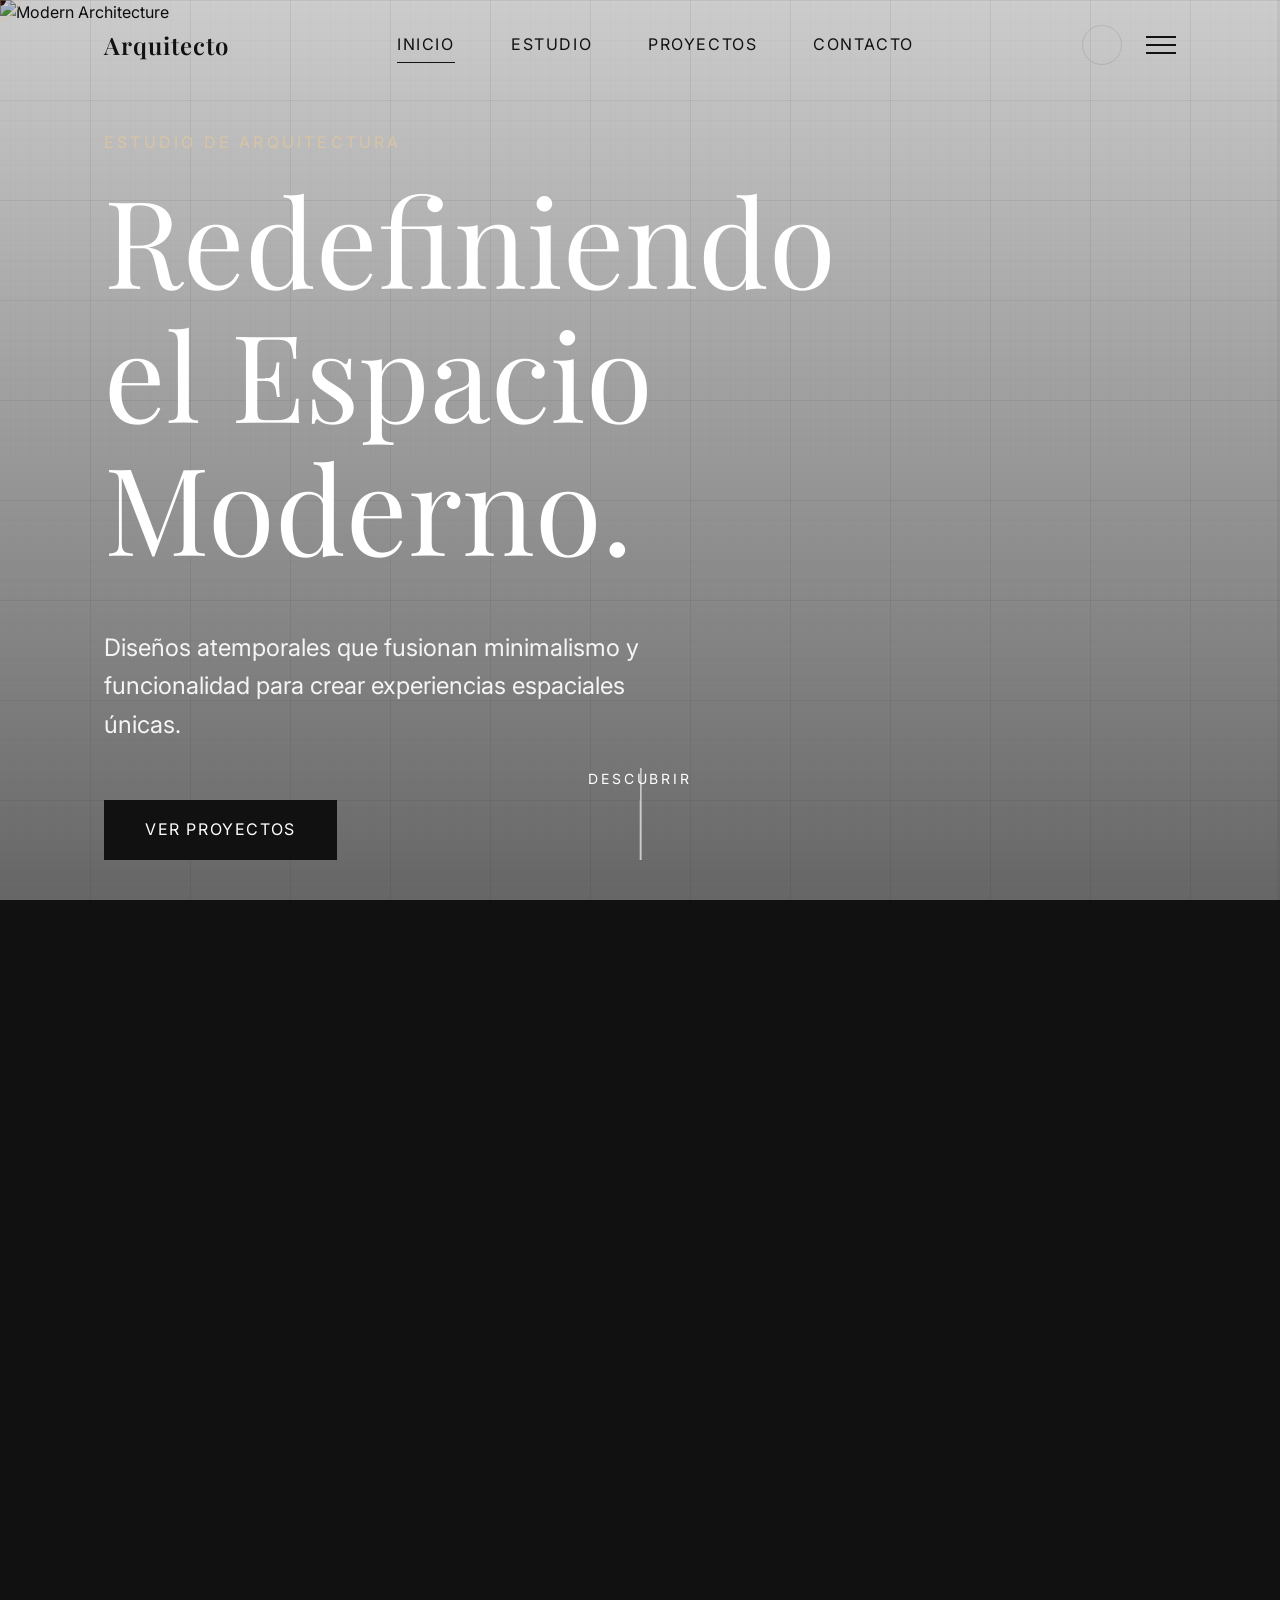
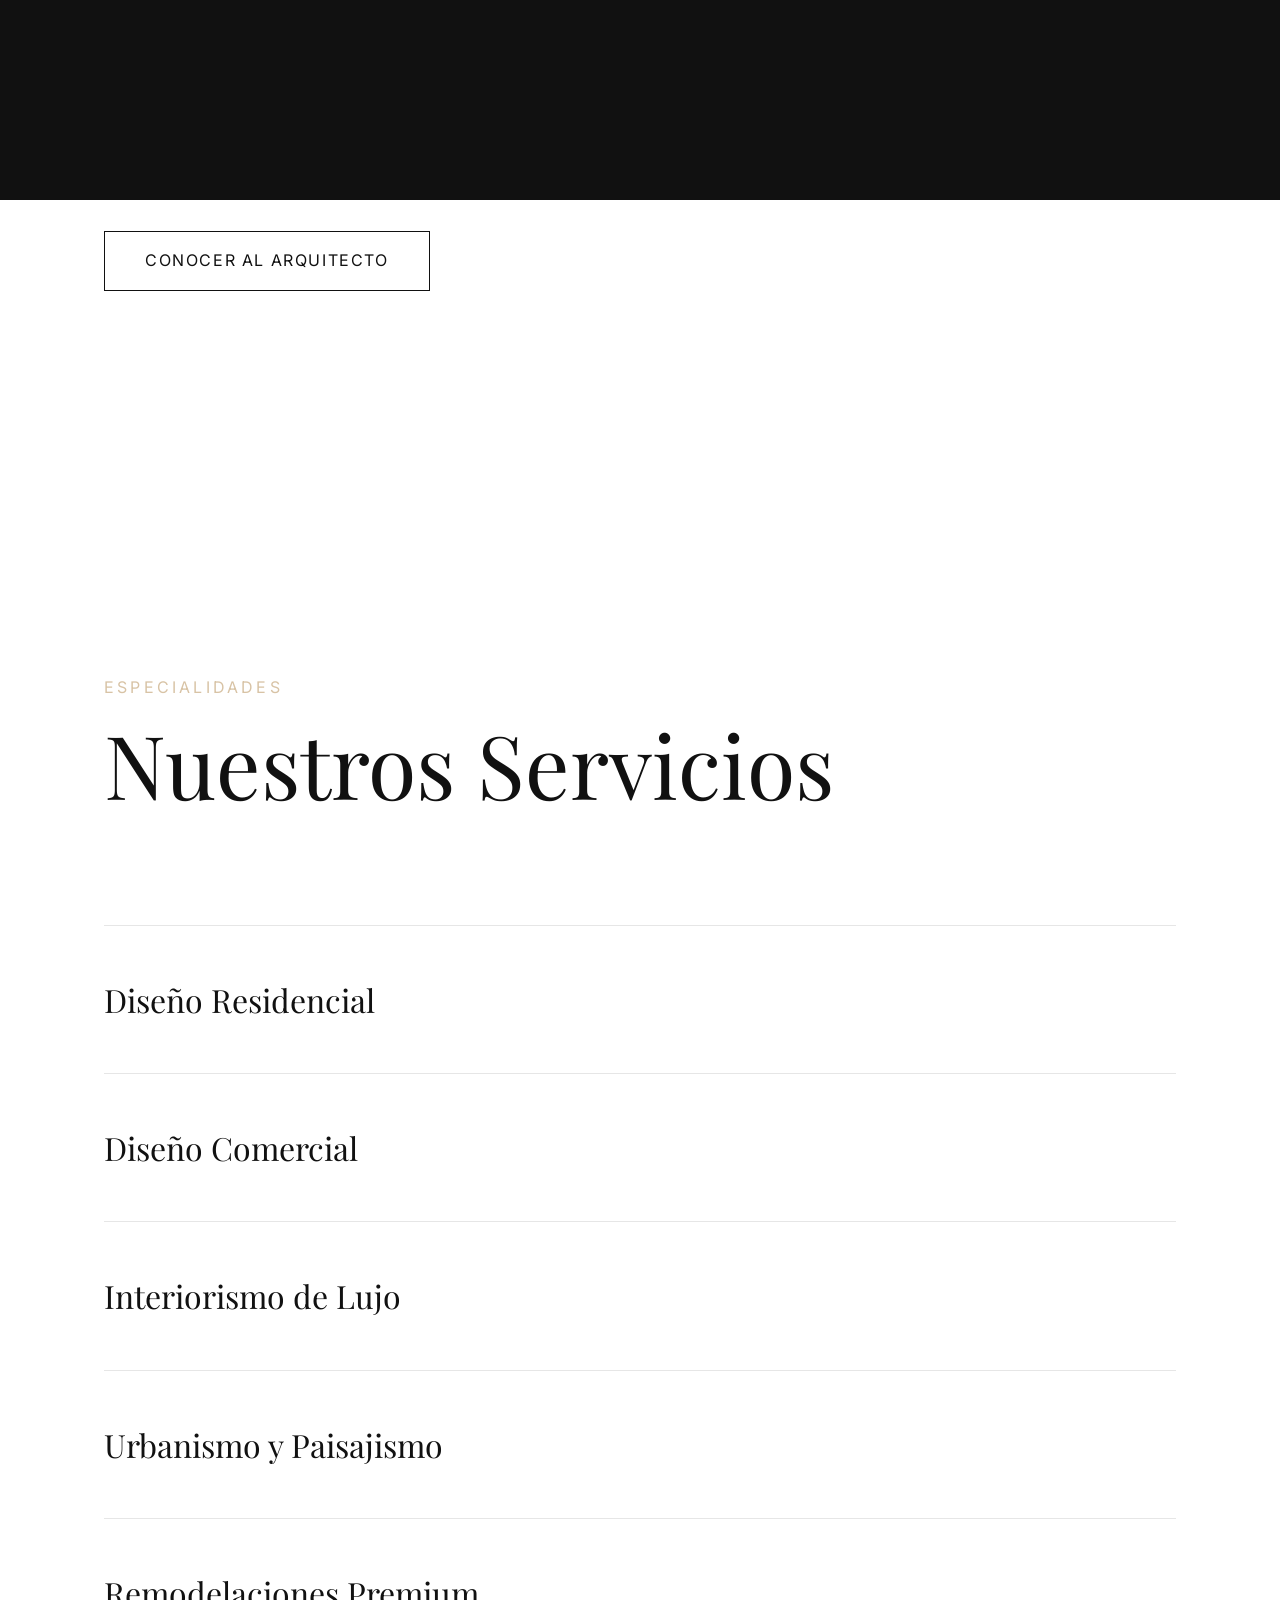
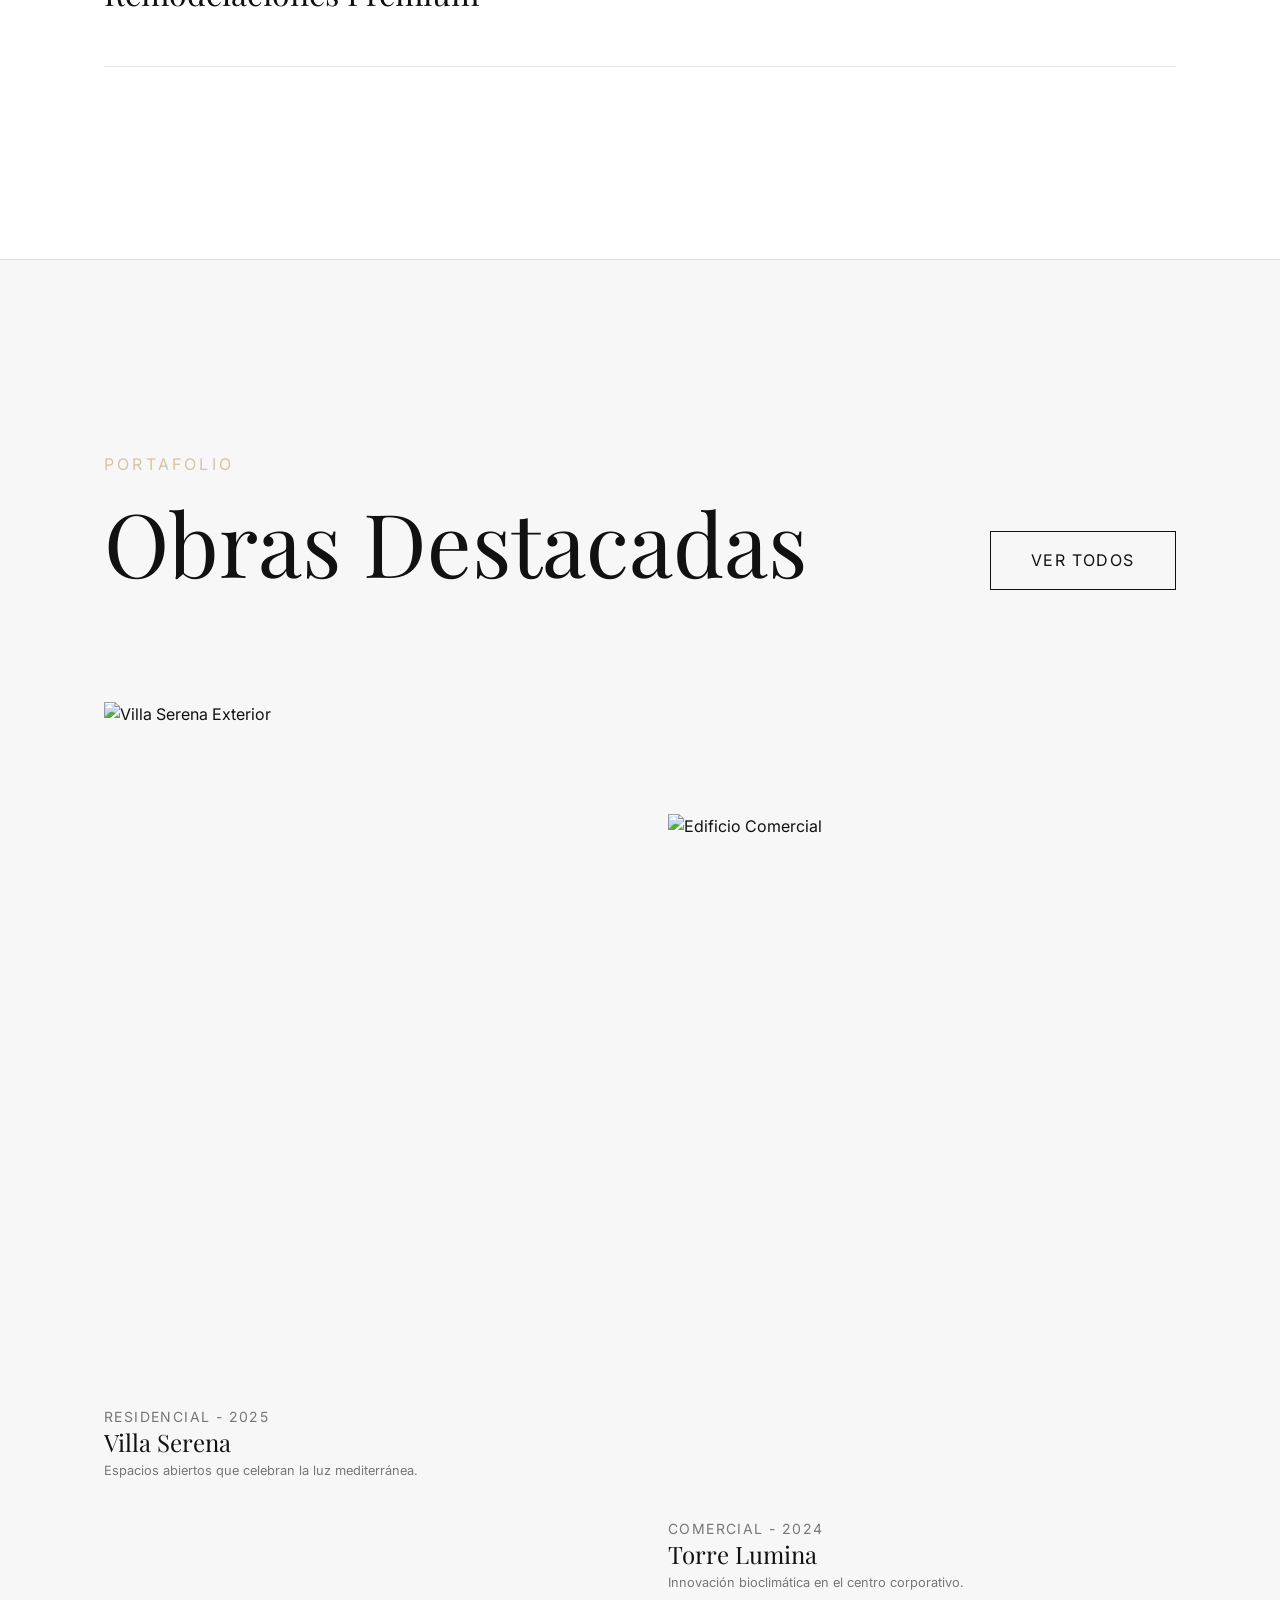
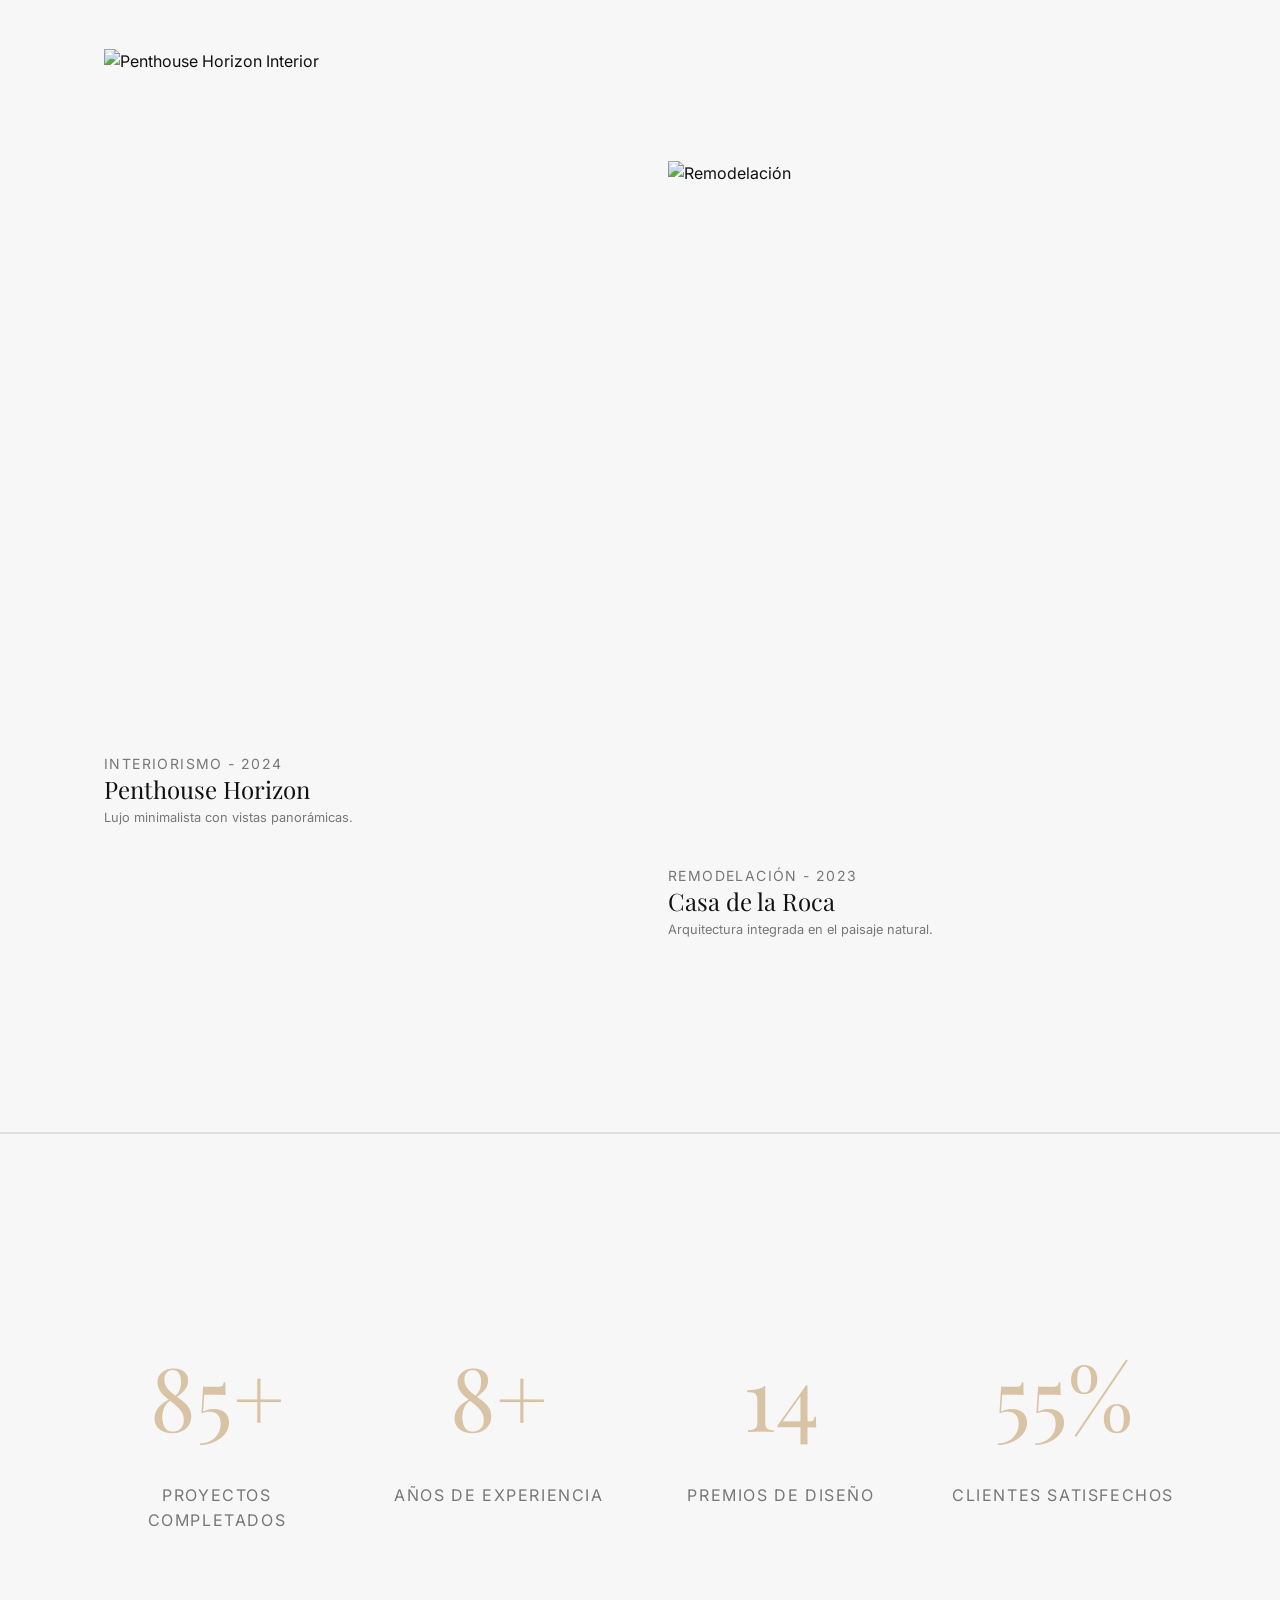
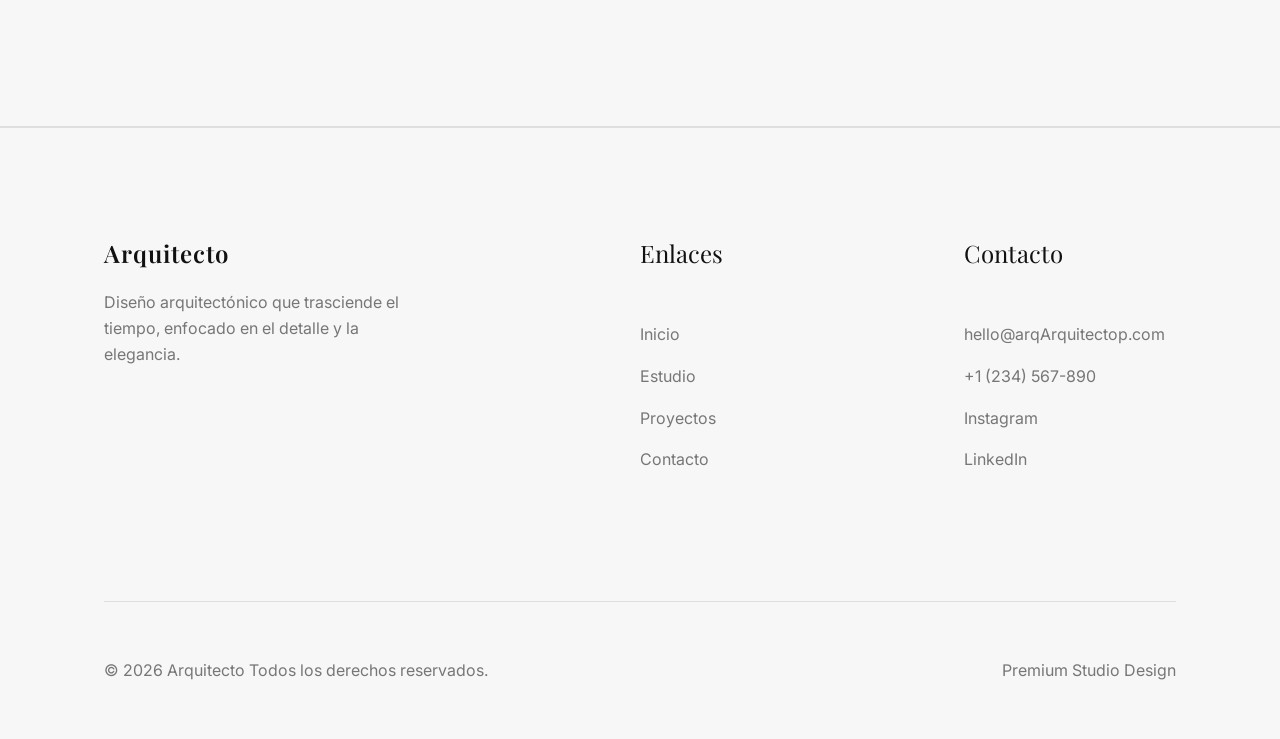
==== commit bbb1d740: "feat: configure blueprint preloader as official social share preview image and update README" ====
--- a/index.html
+++ b/index.html
@@ -6,6 +6,21 @@
   <meta name="viewport" content="width=device-width, initial-scale=1.0">
   <meta name="description"
     content="Arquitecto - Premium Architecture Portfolio. Minimalist, modern, and elegant design studio.">
+  
+  <!-- Open Graph / Facebook -->
+  <meta property="og:type" content="website">
+  <meta property="og:url" content="https://github.com/0xUnusual/Arq-Website">
+  <meta property="og:title" content="Arquitecto | Premium Architecture Portfolio">
+  <meta property="og:description" content="Premium, minimalist architectural portfolio with theme-switching blueprint grids, tracing-paper glassmorphic panels, and interactive draft preloader.">
+  <meta property="og:image" content="https://raw.githubusercontent.com/0xUnusual/Arq-Website/main/preloader-preview.png">
+
+  <!-- Twitter -->
+  <meta property="twitter:card" content="summary_large_image">
+  <meta property="twitter:url" content="https://github.com/0xUnusual/Arq-Website">
+  <meta property="twitter:title" content="Arquitecto | Premium Architecture Portfolio">
+  <meta property="twitter:description" content="Premium, minimalist architectural portfolio with theme-switching blueprint grids, tracing-paper glassmorphic panels, and interactive draft preloader.">
+  <meta property="twitter:image" content="https://raw.githubusercontent.com/0xUnusual/Arq-Website/main/preloader-preview.png">
+
   <title>Arquitecto | Architecture Studio</title>
 
   <!-- Fonts -->
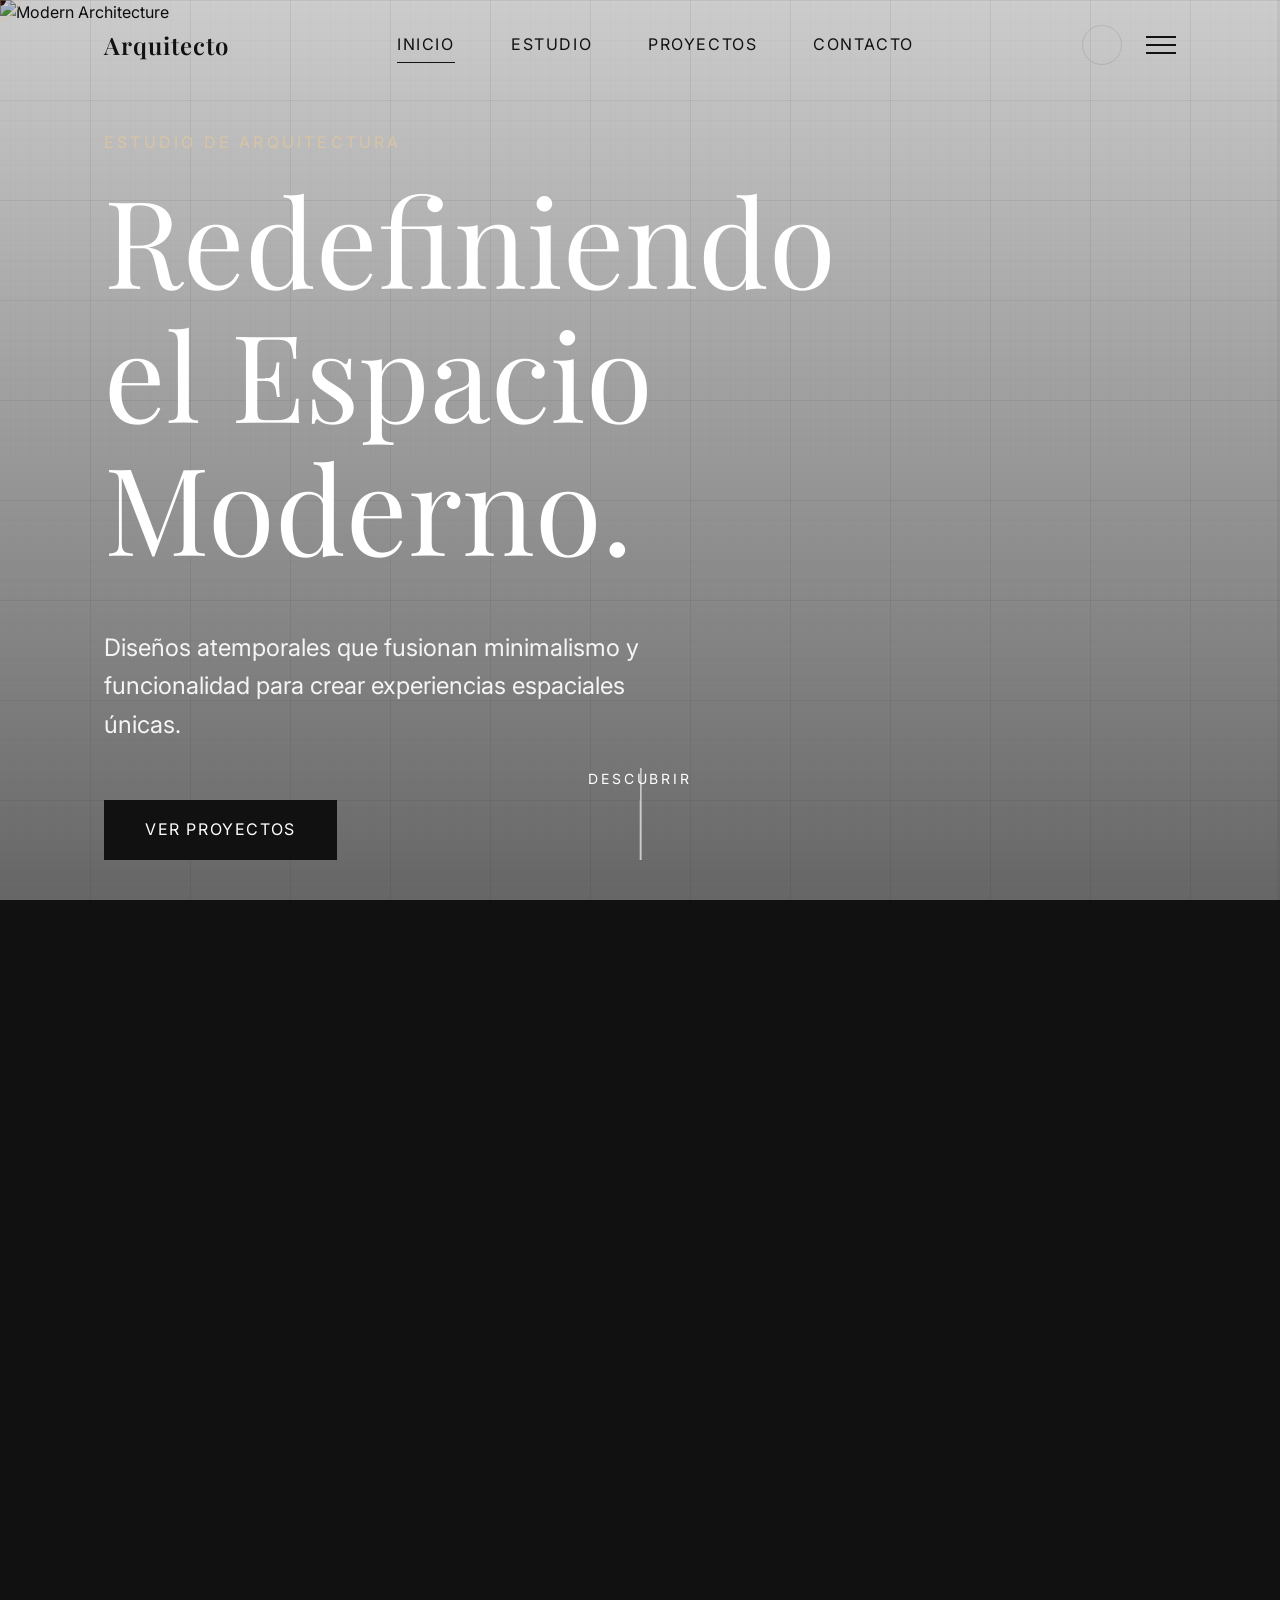
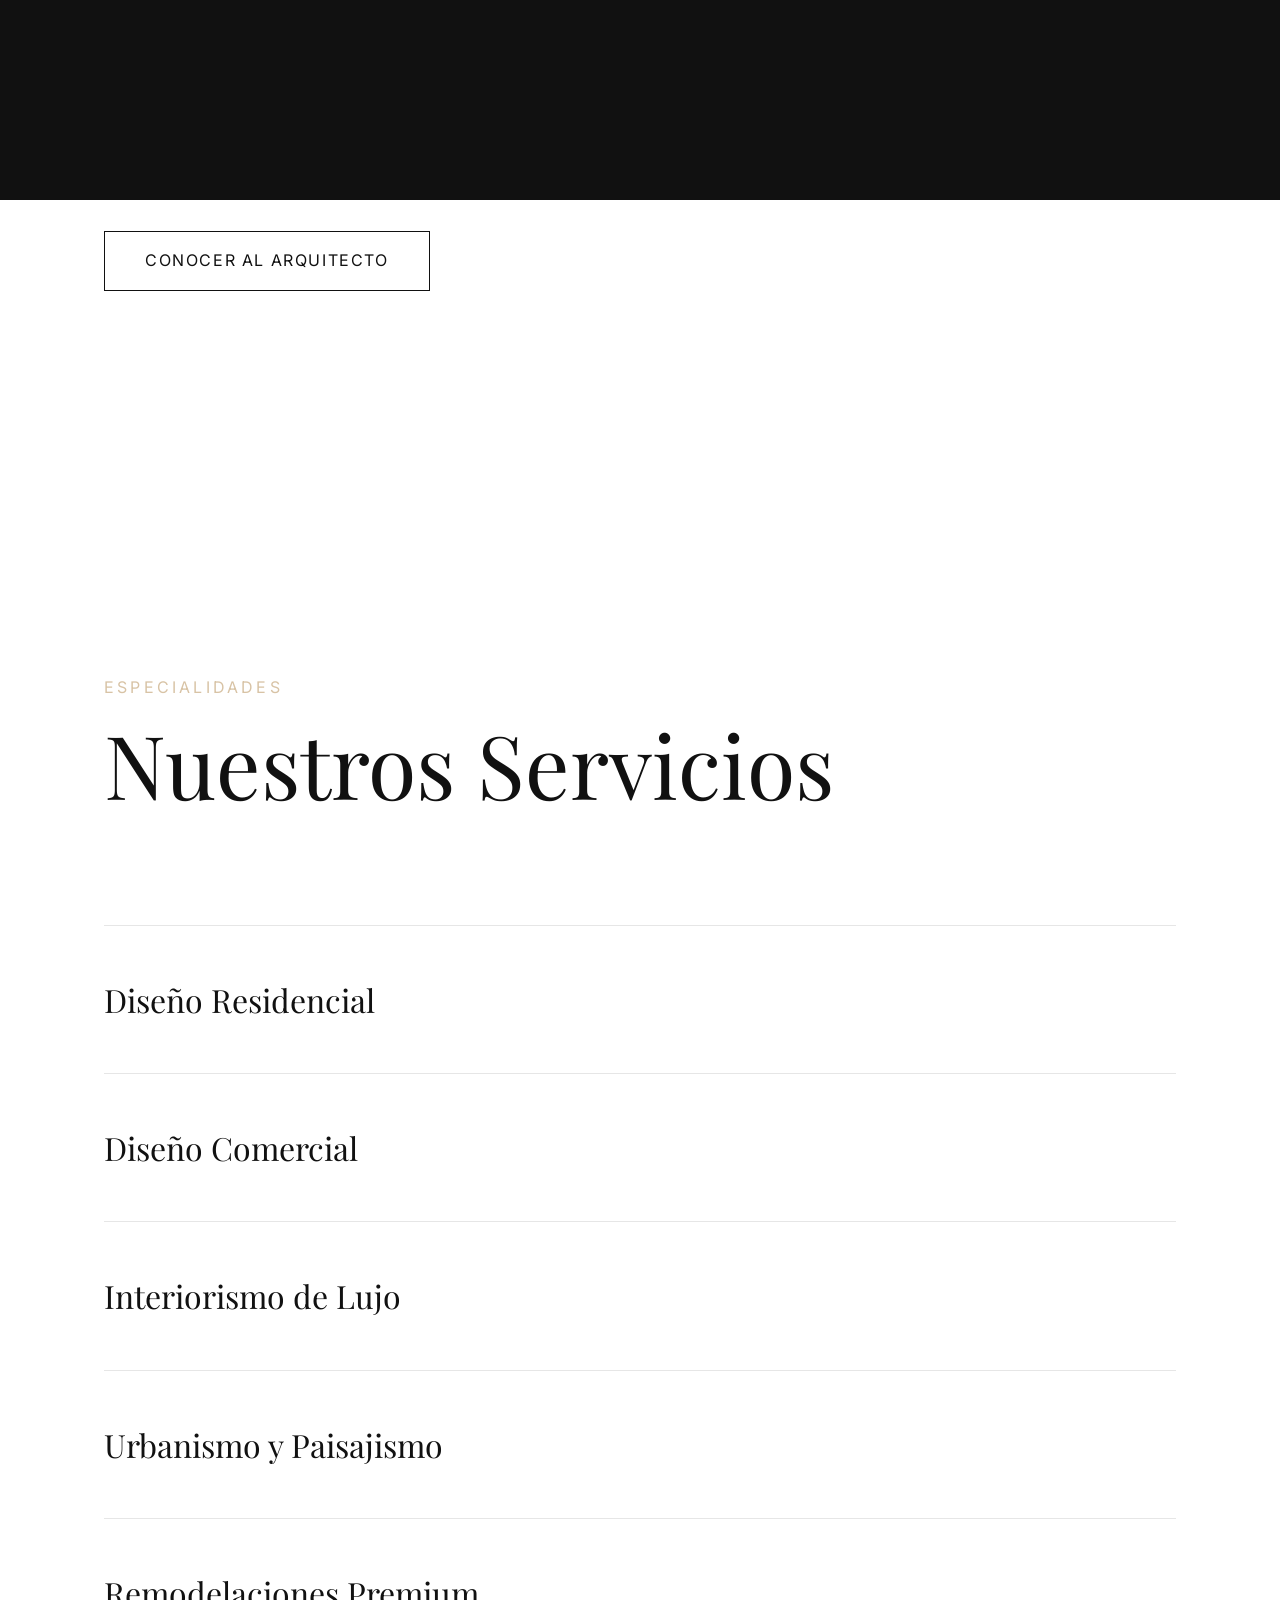
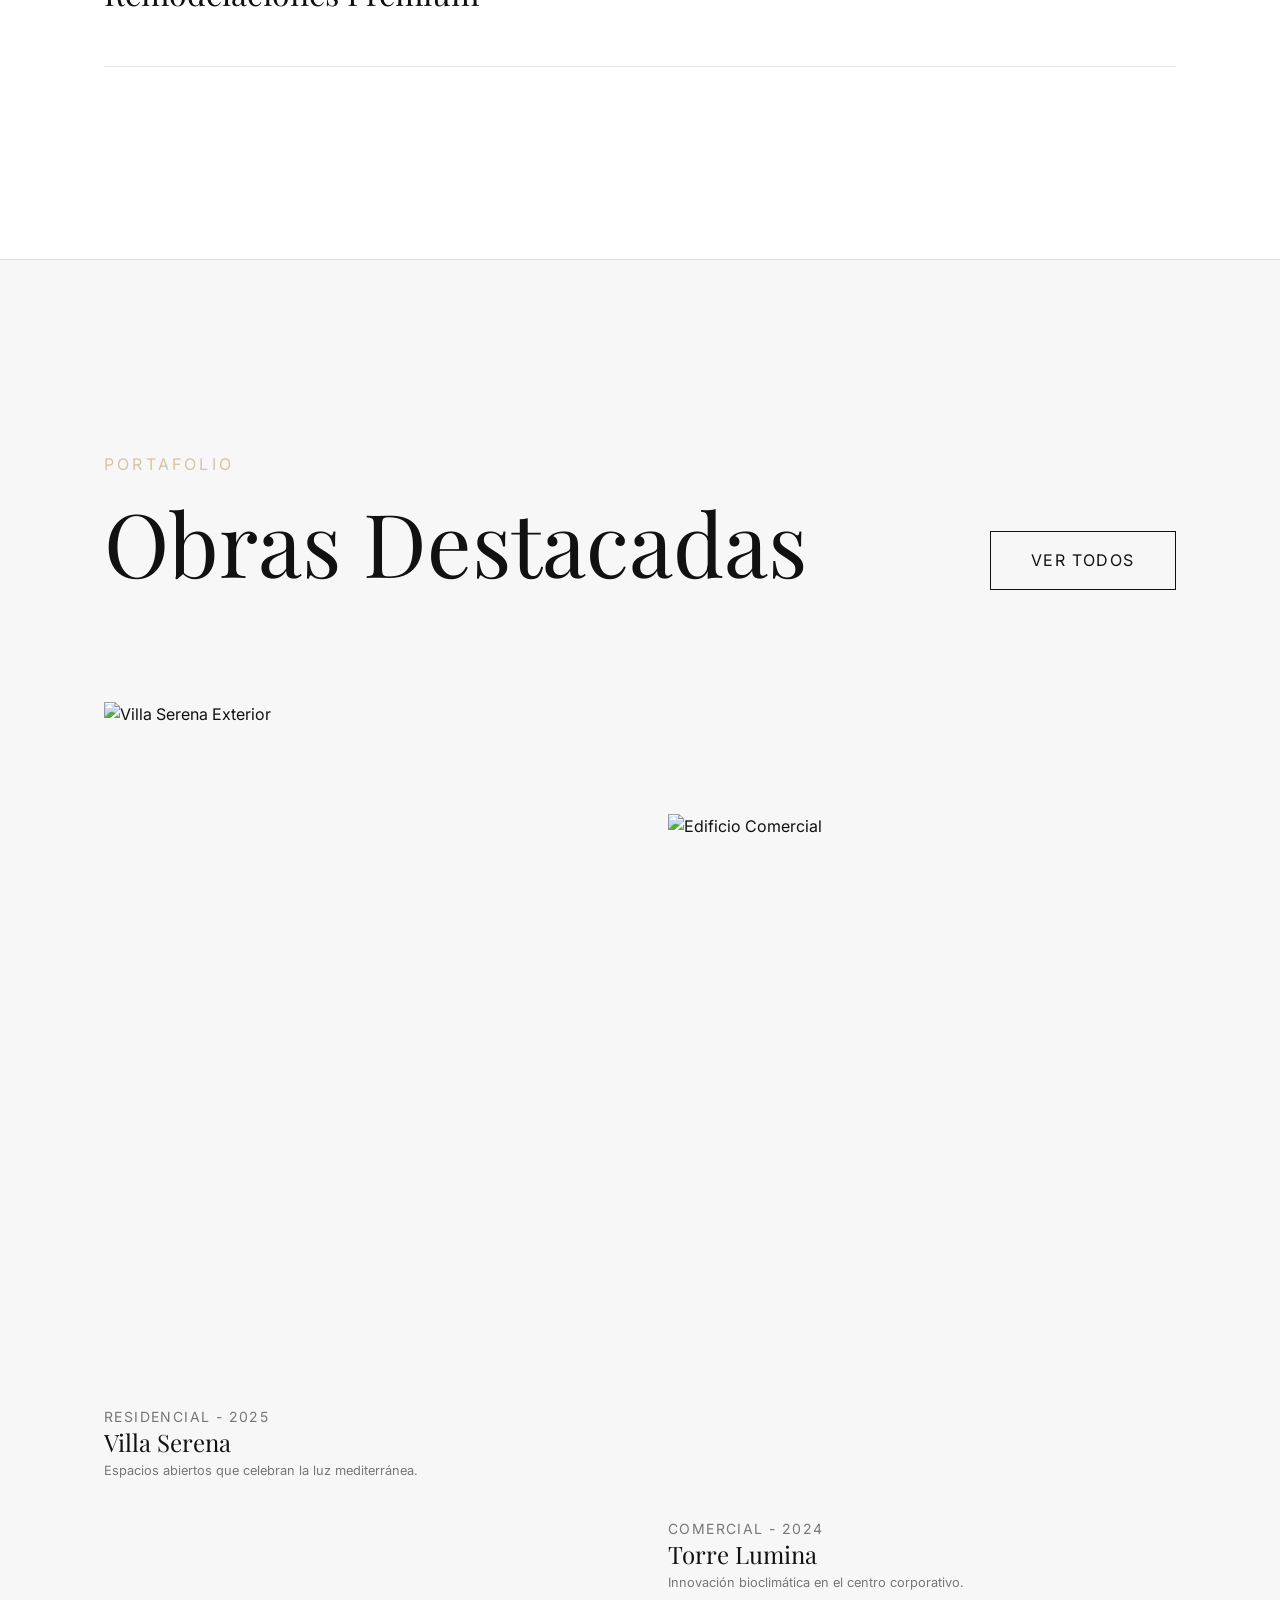
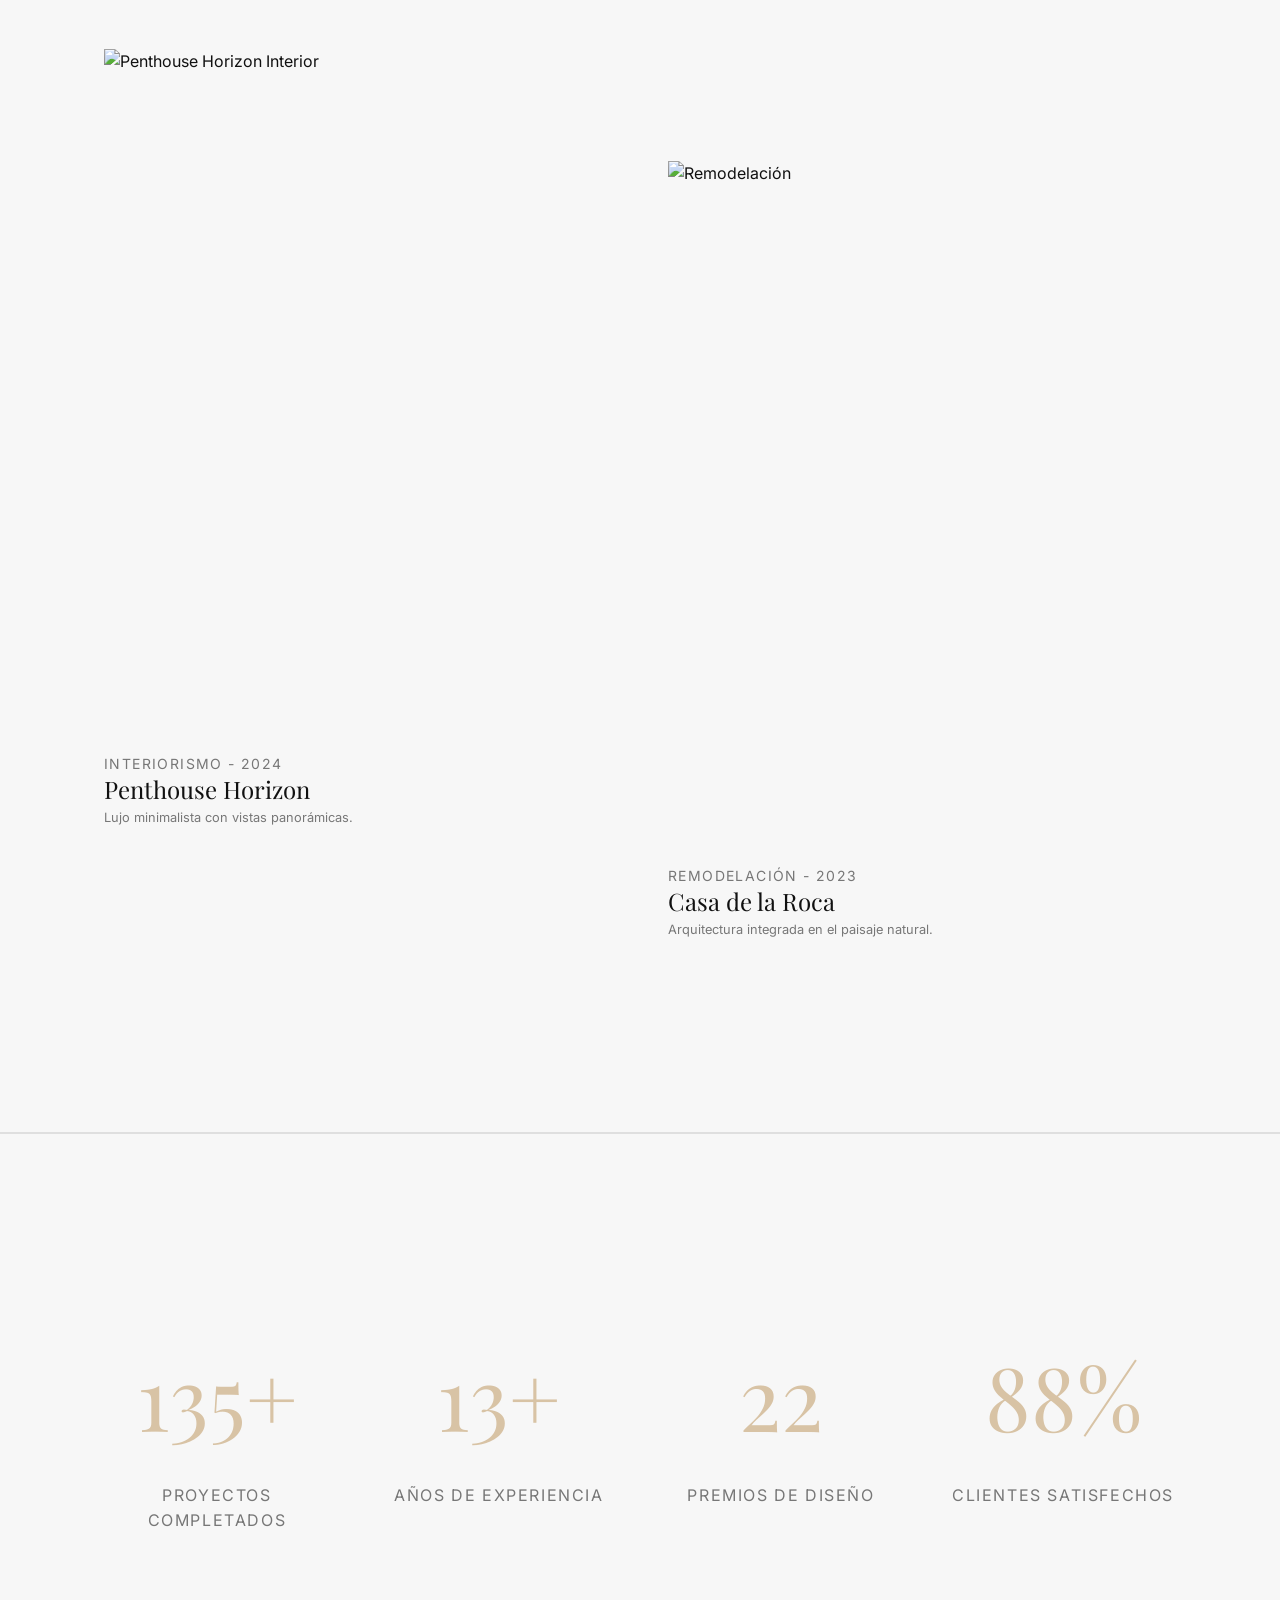
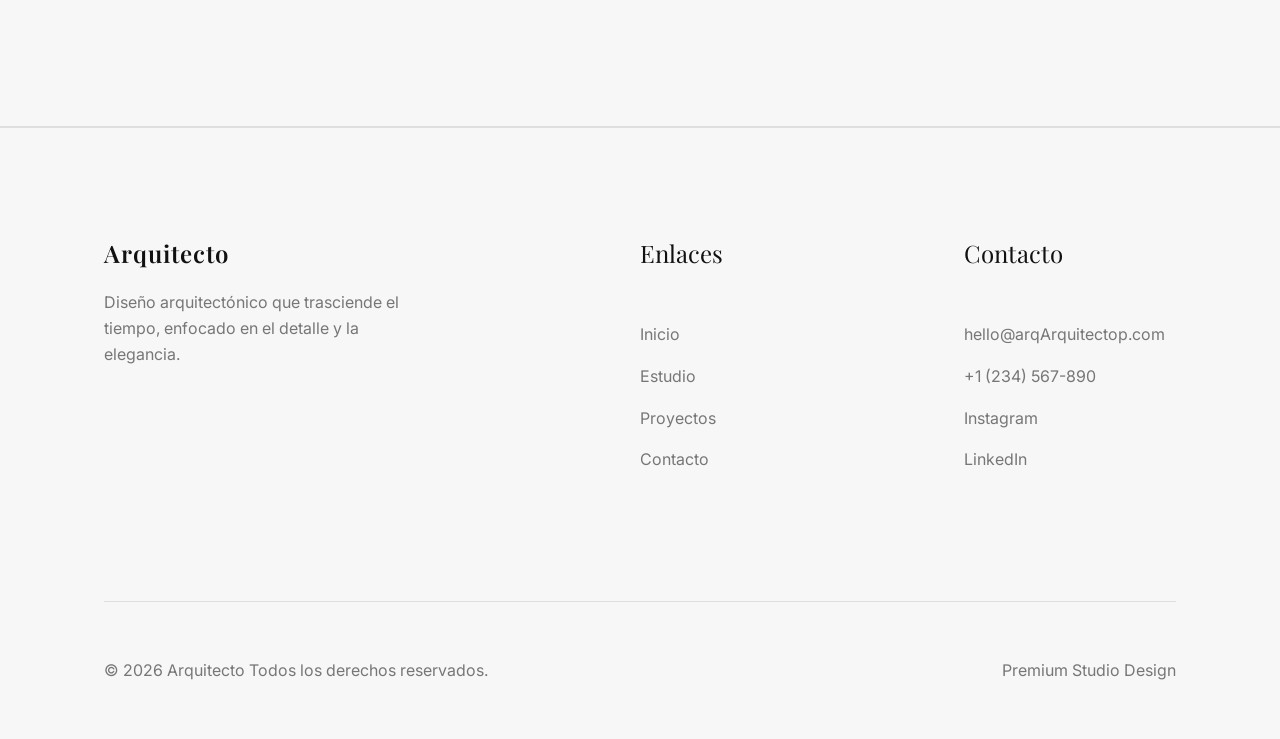
==== commit fae064ae: "feat: use 'imagen de preloader.png' for social sharing preview image and delete old preview" ====
--- a/index.html
+++ b/index.html
@@ -12,14 +12,14 @@
   <meta property="og:url" content="https://github.com/0xUnusual/Arq-Website">
   <meta property="og:title" content="Arquitecto | Premium Architecture Portfolio">
   <meta property="og:description" content="Premium, minimalist architectural portfolio with theme-switching blueprint grids, tracing-paper glassmorphic panels, and interactive draft preloader.">
-  <meta property="og:image" content="https://raw.githubusercontent.com/0xUnusual/Arq-Website/main/preloader-preview.png">
+  <meta property="og:image" content="https://raw.githubusercontent.com/0xUnusual/Arq-Website/main/imagen%20de%20preloader.png">
 
   <!-- Twitter -->
   <meta property="twitter:card" content="summary_large_image">
   <meta property="twitter:url" content="https://github.com/0xUnusual/Arq-Website">
   <meta property="twitter:title" content="Arquitecto | Premium Architecture Portfolio">
   <meta property="twitter:description" content="Premium, minimalist architectural portfolio with theme-switching blueprint grids, tracing-paper glassmorphic panels, and interactive draft preloader.">
-  <meta property="twitter:image" content="https://raw.githubusercontent.com/0xUnusual/Arq-Website/main/preloader-preview.png">
+  <meta property="twitter:image" content="https://raw.githubusercontent.com/0xUnusual/Arq-Website/main/imagen%20de%20preloader.png">
 
   <title>Arquitecto | Architecture Studio</title>
 
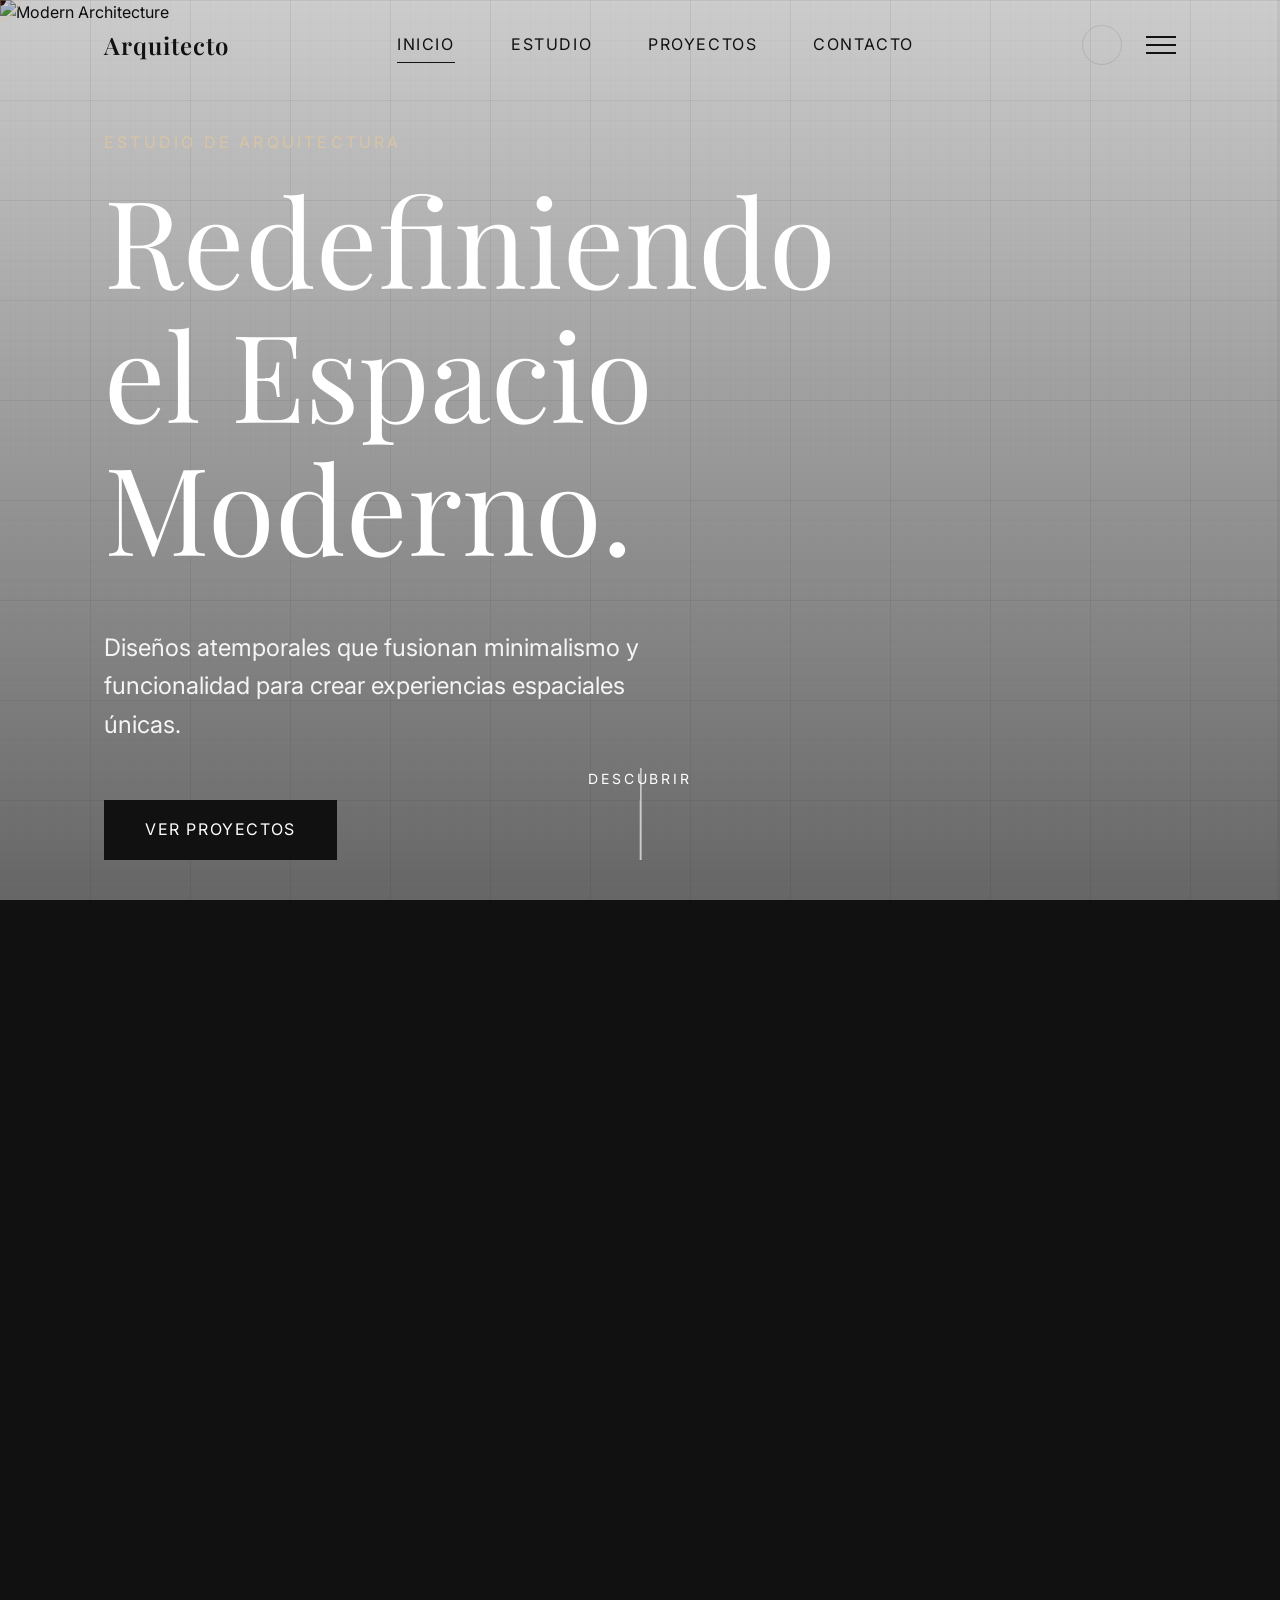
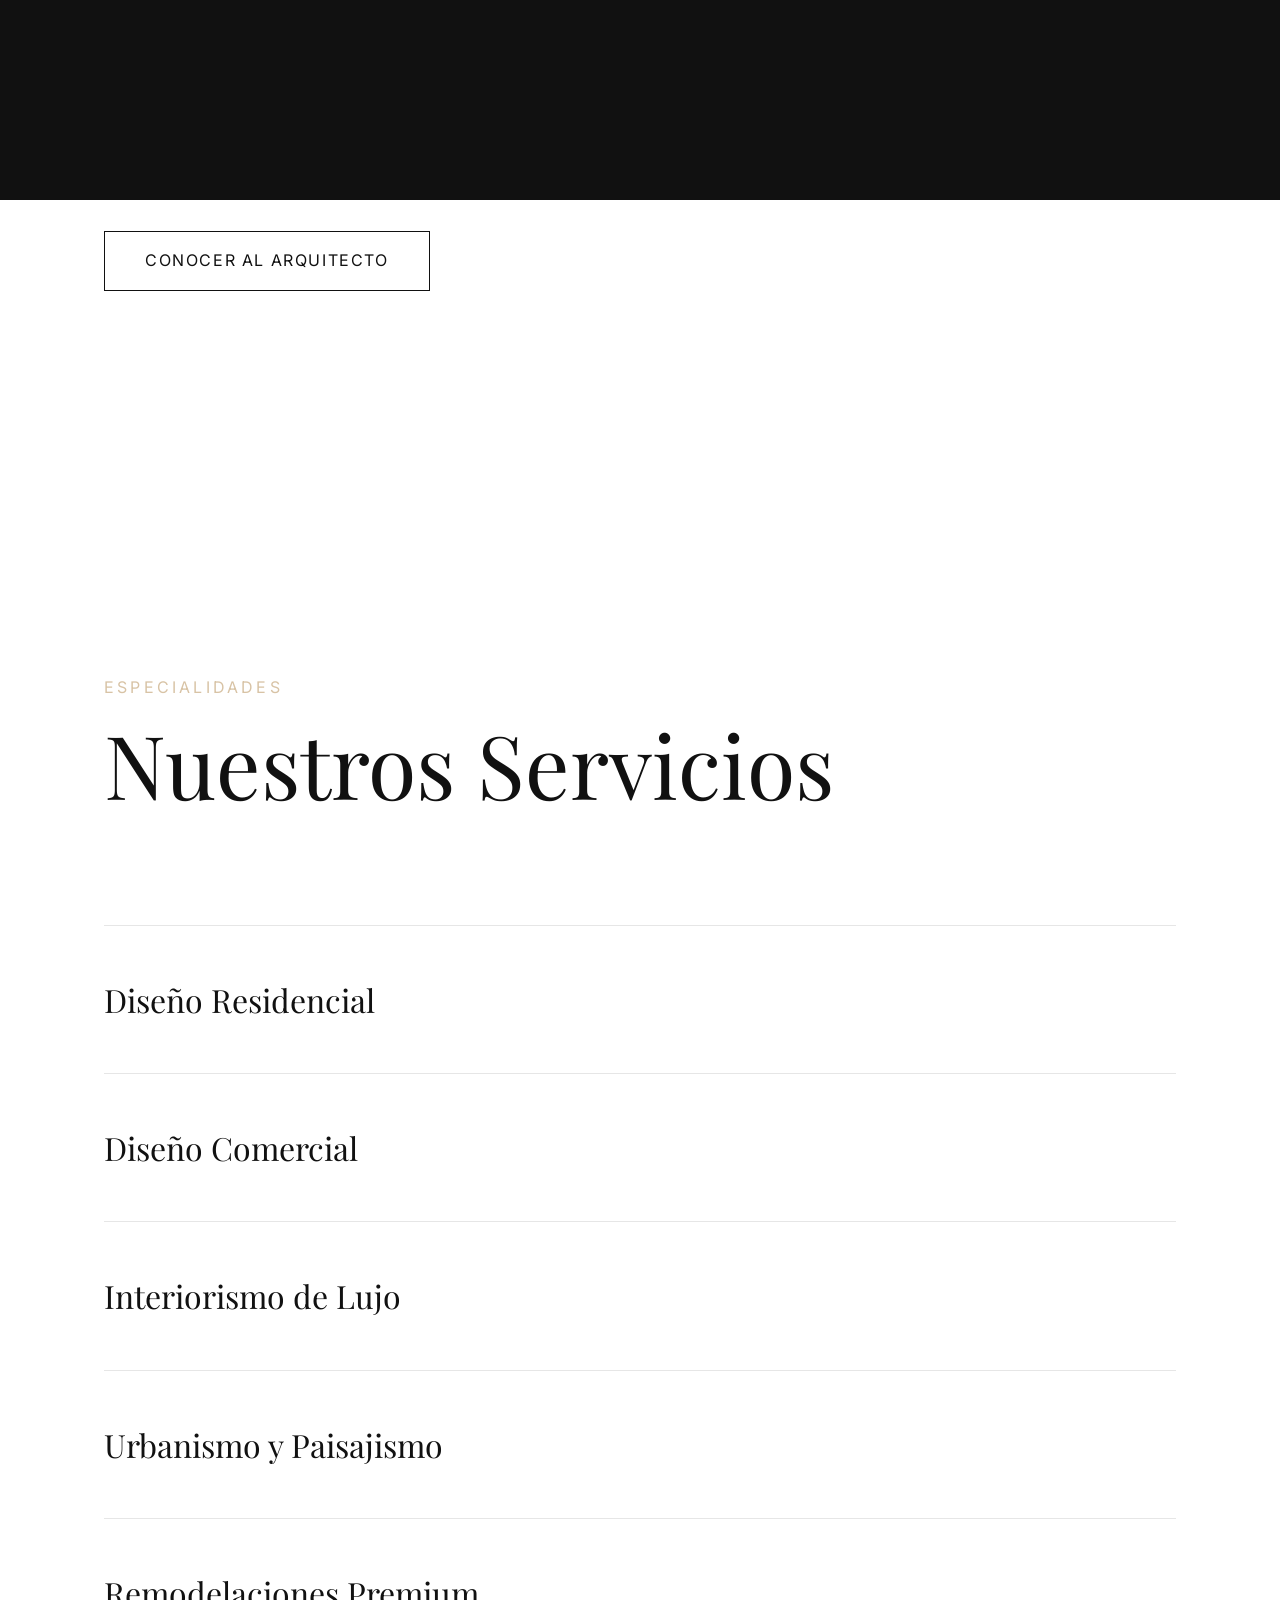
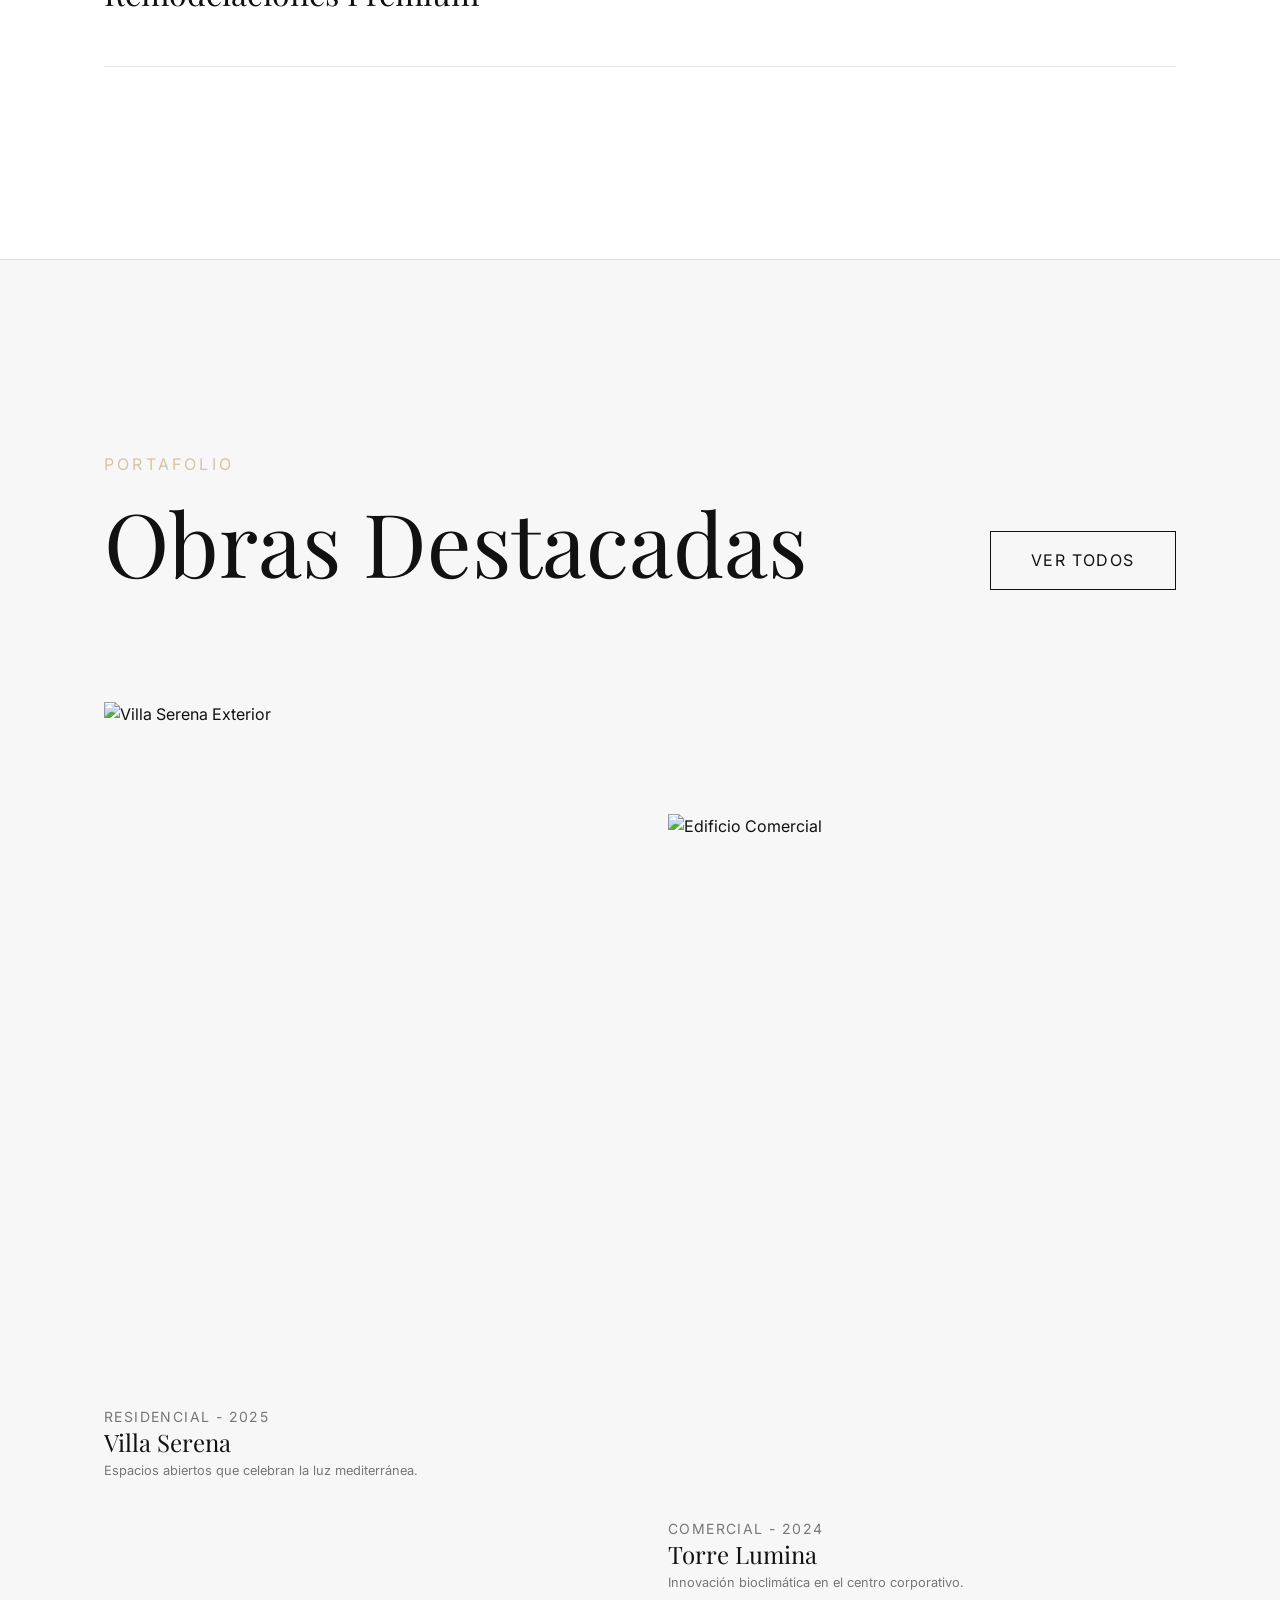
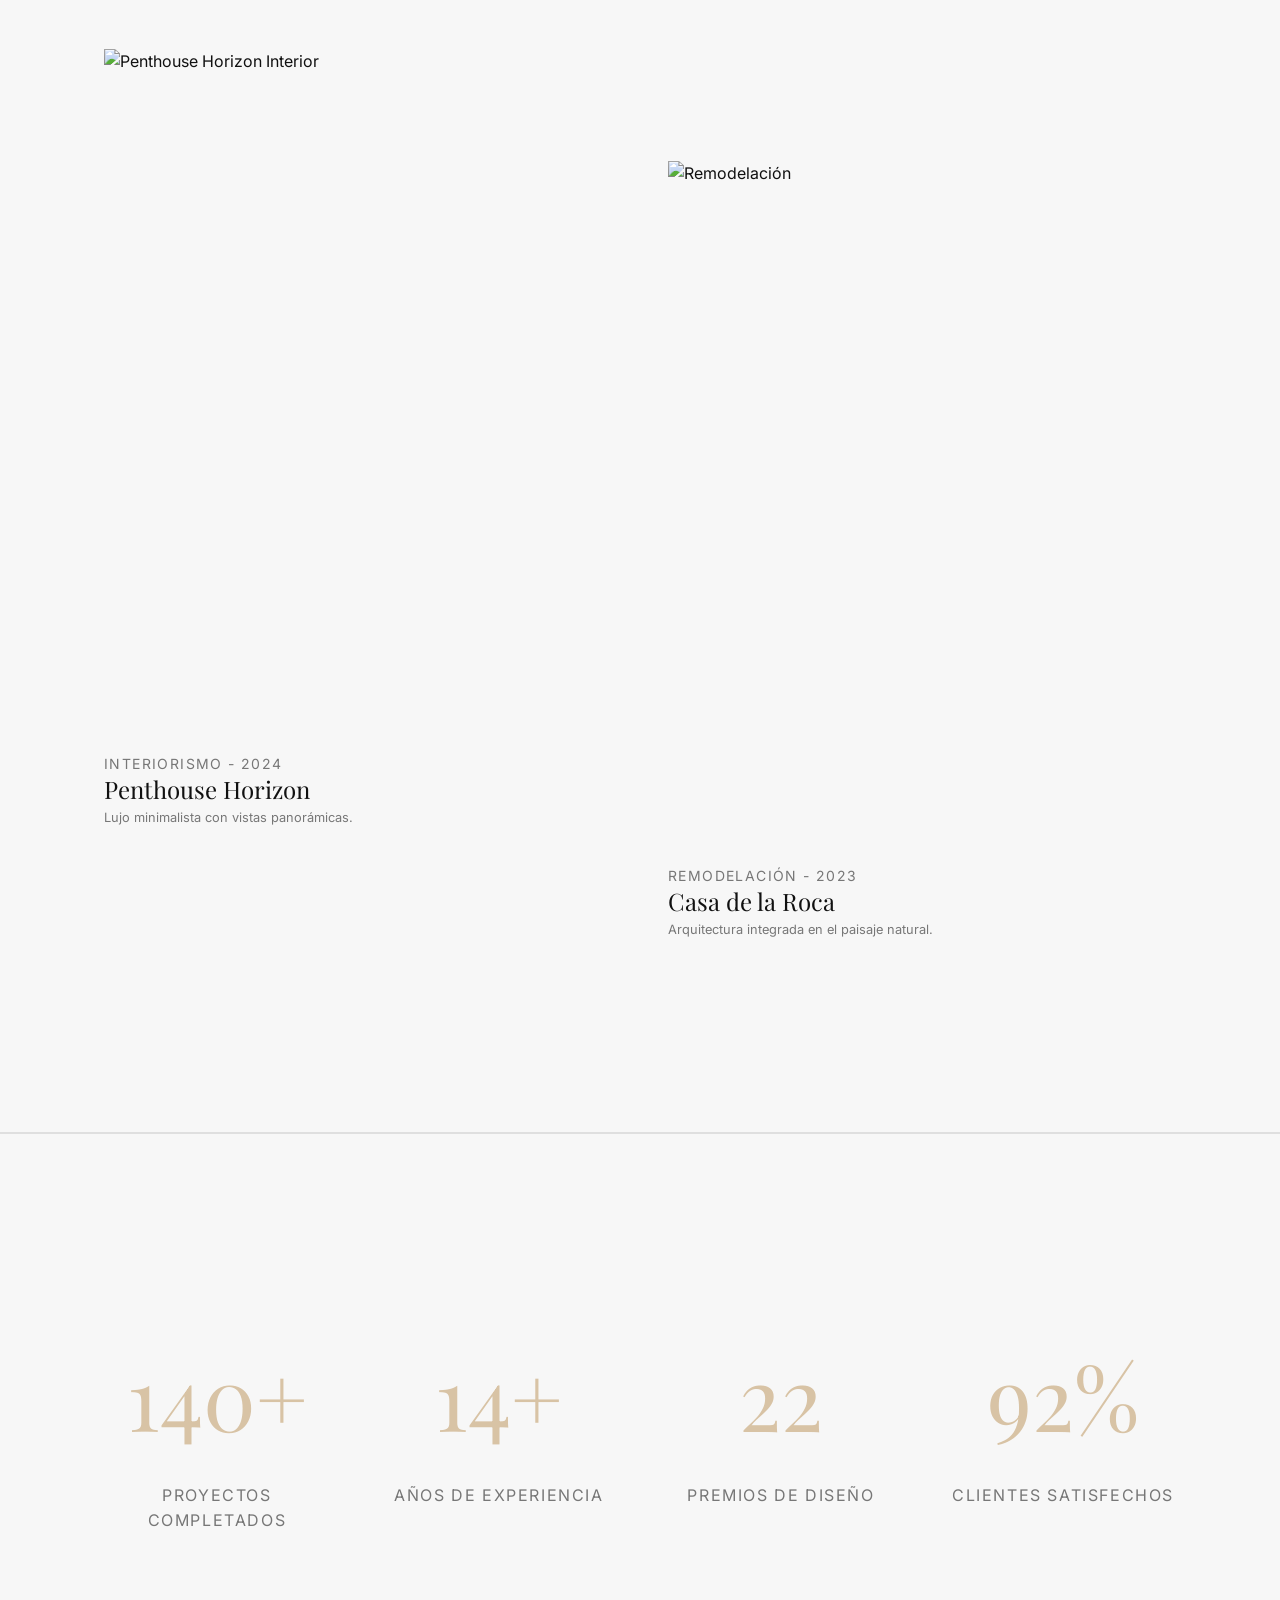
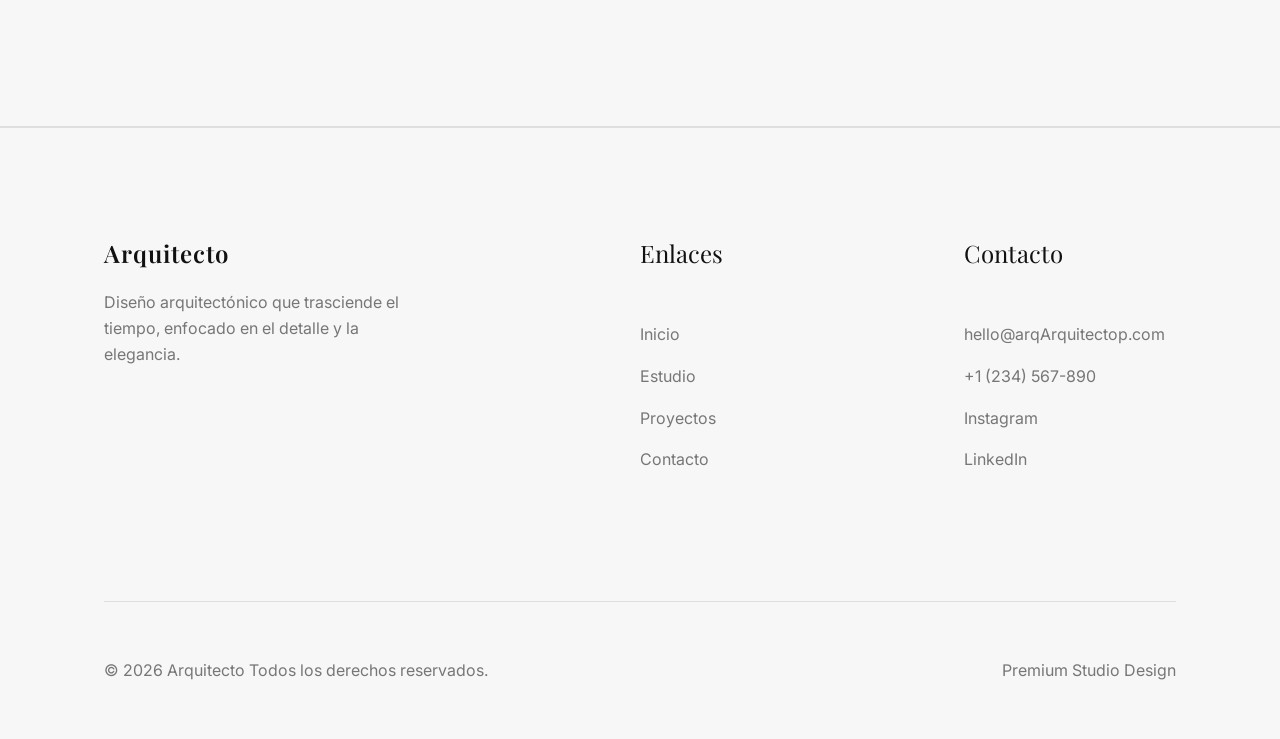
==== commit 7e239b31: "fix: rename preloader preview to 'imagen_de_preloader.png' to resolve WhatsApp preview loading issue" ====
--- a/index.html
+++ b/index.html
@@ -12,14 +12,18 @@
   <meta property="og:url" content="https://github.com/0xUnusual/Arq-Website">
   <meta property="og:title" content="Arquitecto | Premium Architecture Portfolio">
   <meta property="og:description" content="Premium, minimalist architectural portfolio with theme-switching blueprint grids, tracing-paper glassmorphic panels, and interactive draft preloader.">
-  <meta property="og:image" content="https://raw.githubusercontent.com/0xUnusual/Arq-Website/main/imagen%20de%20preloader.png">
+  <meta property="og:image" content="https://0xunusual.github.io/Arq-Website/imagen_de_preloader.png">
+  <meta property="og:image:secure_url" content="https://0xunusual.github.io/Arq-Website/imagen_de_preloader.png">
+  <meta property="og:image:type" content="image/png">
+  <meta property="og:image:width" content="1200">
+  <meta property="og:image:height" content="630">
 
   <!-- Twitter -->
   <meta property="twitter:card" content="summary_large_image">
   <meta property="twitter:url" content="https://github.com/0xUnusual/Arq-Website">
   <meta property="twitter:title" content="Arquitecto | Premium Architecture Portfolio">
   <meta property="twitter:description" content="Premium, minimalist architectural portfolio with theme-switching blueprint grids, tracing-paper glassmorphic panels, and interactive draft preloader.">
-  <meta property="twitter:image" content="https://raw.githubusercontent.com/0xUnusual/Arq-Website/main/imagen%20de%20preloader.png">
+  <meta property="twitter:image" content="https://0xunusual.github.io/Arq-Website/imagen_de_preloader.png">
 
   <title>Arquitecto | Architecture Studio</title>
 
